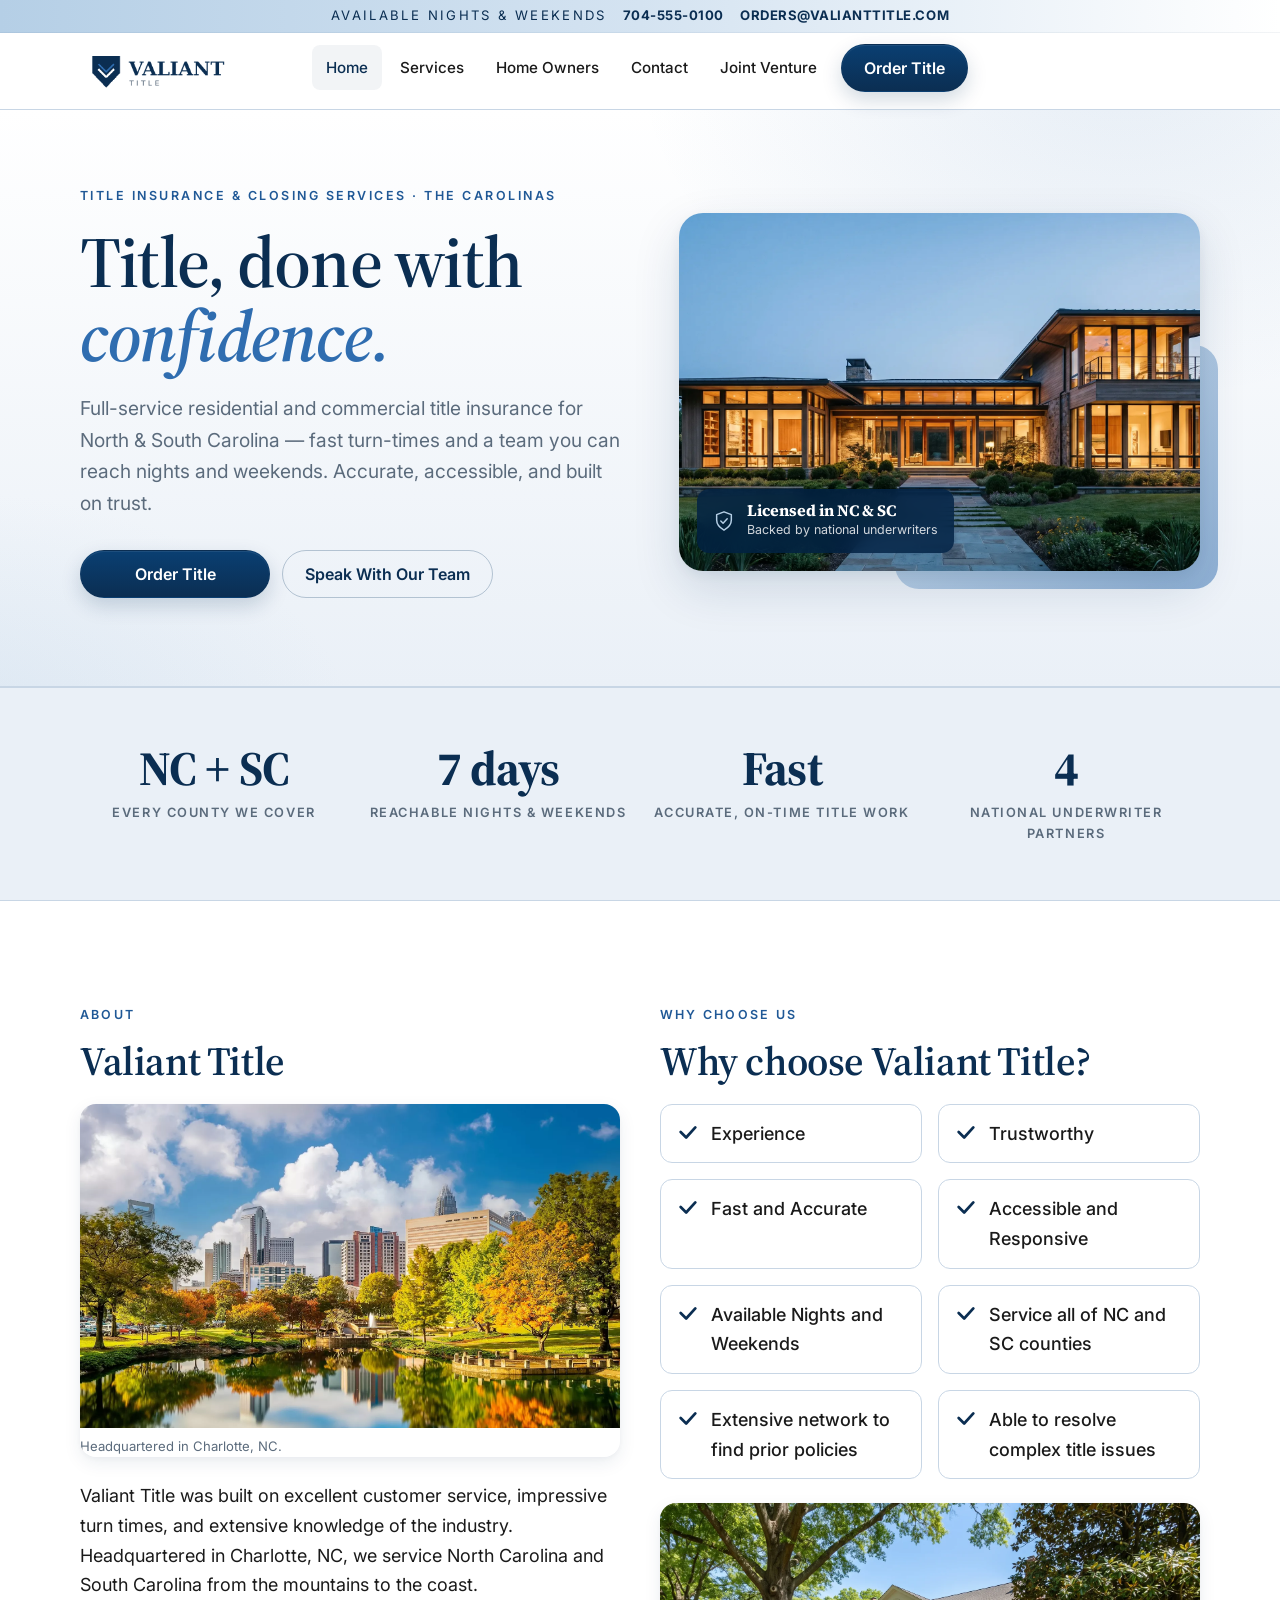
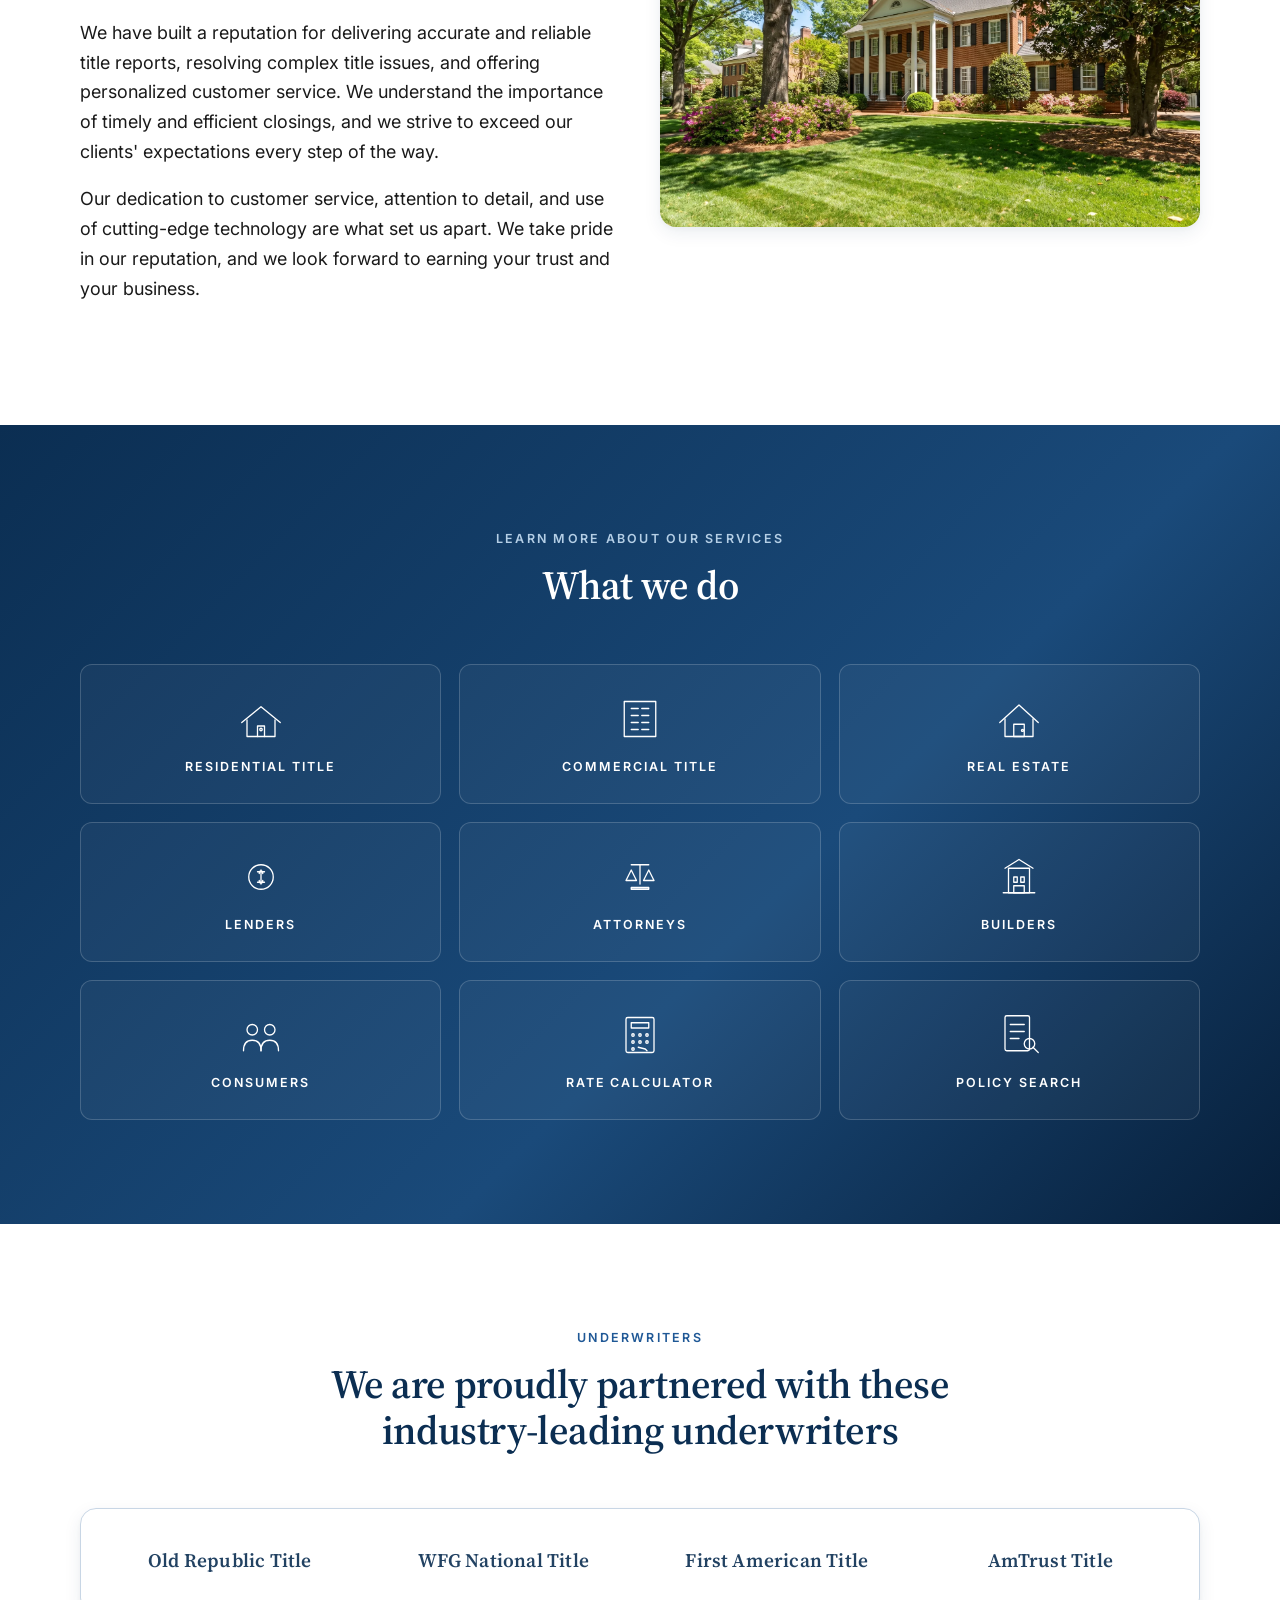
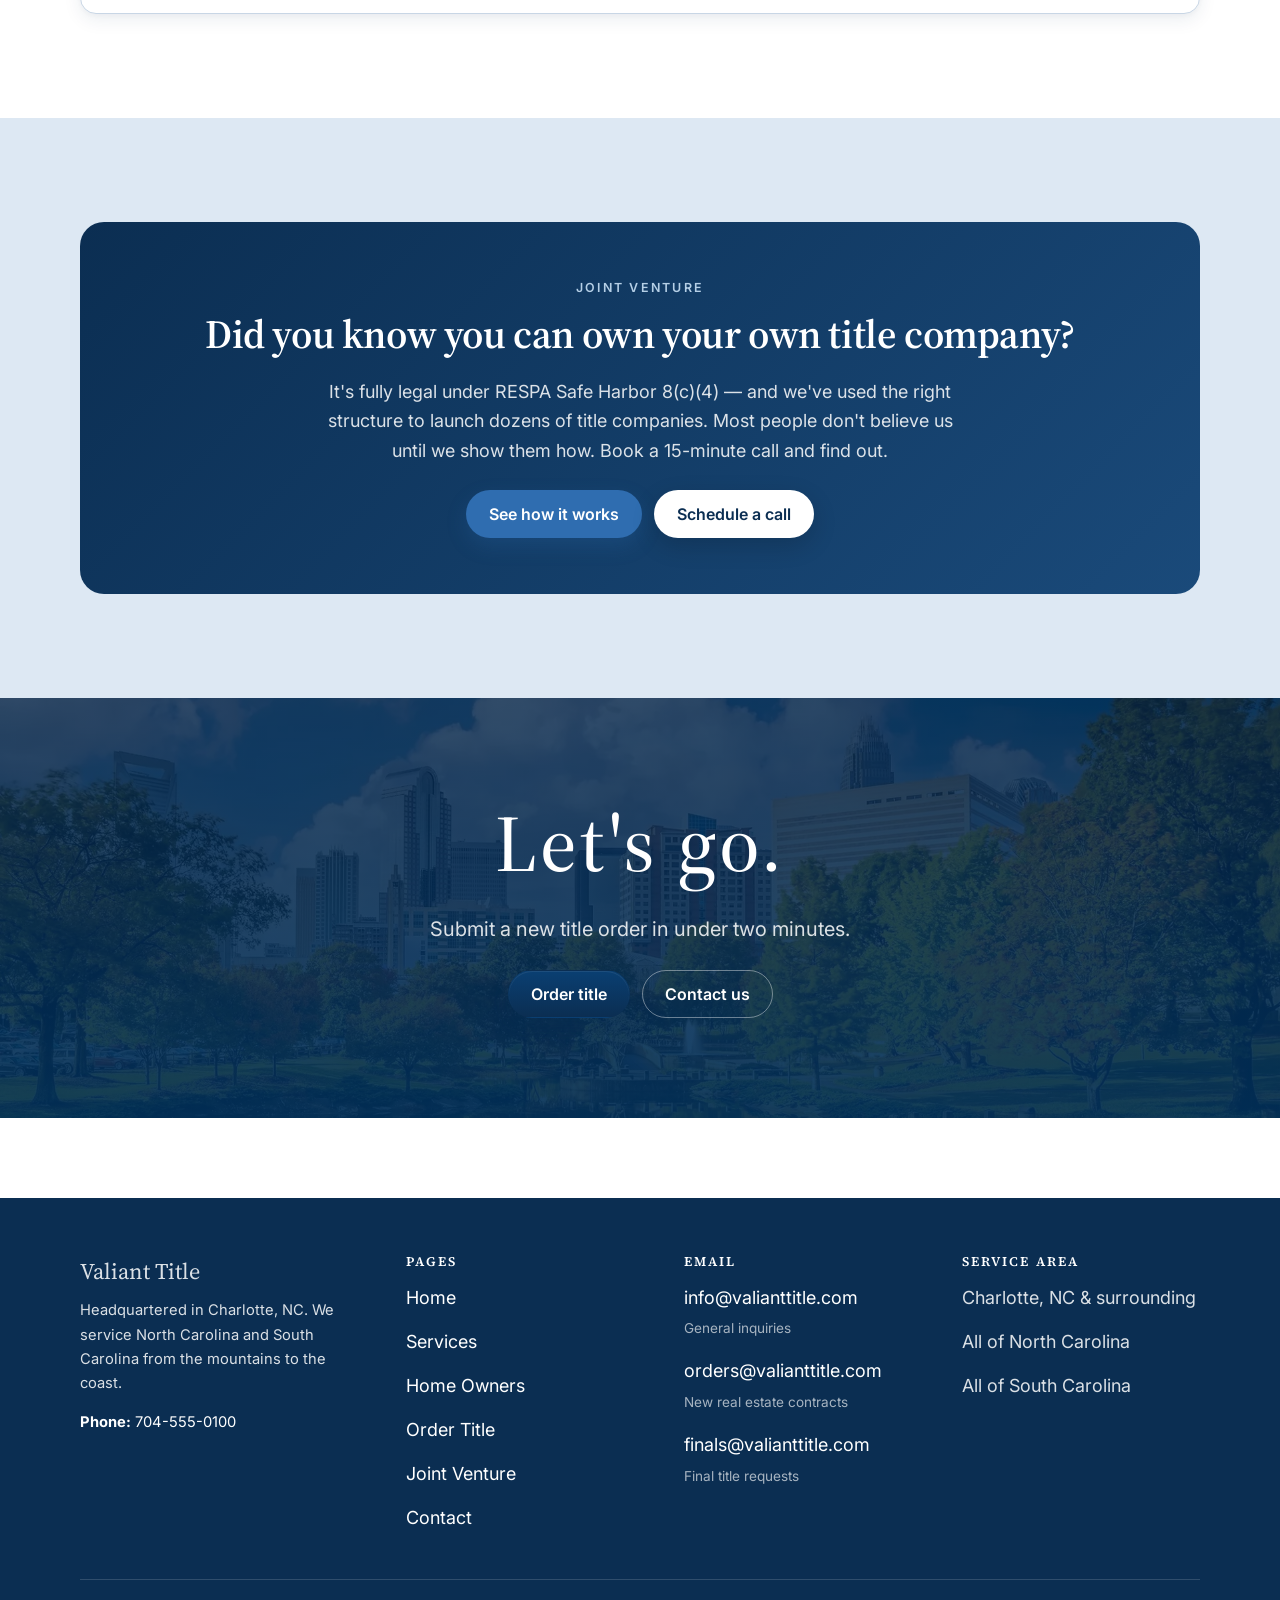
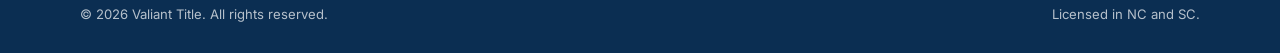
==== index.html @ 5d611bf2 "Build Valiant Title website — Apple-aesthetic multi-page static site" ====
<!DOCTYPE html>
<html lang="en">
<head>
  <meta charset="UTF-8">
  <meta name="viewport" content="width=device-width, initial-scale=1, viewport-fit=cover">
  <title>Title Insurance &amp; Closing Services in NC &amp; SC | Valiant Title</title>
  <meta name="description" content="Full-service residential, commercial and land title insurance for North and South Carolina. Fast turn-times, accurate reports, available nights and weekends. Headquartered in Charlotte, NC.">
  <link rel="canonical" href="https://valianttitle.com/">

  <meta property="og:type" content="website">
  <meta property="og:title" content="Title Insurance & Closing Services in NC & SC | Valiant Title">
  <meta property="og:description" content="Full-service residential, commercial and land title insurance for the Carolinas. Fast, accurate, accessible.">
  <meta property="og:url" content="https://valianttitle.com/">
  <meta property="og:image" content="https://valianttitle.com/assets/og-home.jpg">
  <meta name="twitter:card" content="summary_large_image">

  <link rel="icon" href="assets/favicon.svg" type="image/svg+xml">
  <link rel="preconnect" href="https://fonts.googleapis.com">
  <link rel="preconnect" href="https://fonts.gstatic.com" crossorigin>
  <link href="https://fonts.googleapis.com/css2?family=Inter:wght@400;500;600;700&family=Source+Serif+Pro:wght@400;600;700&display=swap" rel="stylesheet">
  <link rel="stylesheet" href="styles.css">

  <script type="application/ld+json">
  {
    "@context": "https://schema.org",
    "@type": "LocalBusiness",
    "name": "Valiant Title",
    "url": "https://valianttitle.com/",
    "telephone": "+1-704-555-0100",
    "email": "info@valianttitle.com",
    "address": {
      "@type": "PostalAddress",
      "addressLocality": "Charlotte",
      "addressRegion": "NC",
      "addressCountry": "US"
    },
    "areaServed": ["North Carolina", "South Carolina"],
    "description": "Full-service residential, commercial and land title insurance and closing services across the Carolinas."
  }
  </script>
</head>
<body>

  <div class="top-band" role="region" aria-label="After-hours contact bar">
    <div class="container top-band__inner">
      <span>Available Nights &amp; Weekends</span>
      <a href="tel:+17045550100" aria-label="Call 704-555-0100">704-555-0100</a>
      <a href="mailto:orders@valianttitle.com" aria-label="Email orders inbox">orders@valianttitle.com</a>
    </div>
  </div>

  <header class="site-header">
    <div class="container site-header__inner">
      <a href="index.html" class="site-header__brand" aria-label="Valiant Title — Home"><img src="assets/valiant-logo.png" alt="Valiant Title" class="site-header__logo" width="320" height="80"></a>
      <nav class="nav" aria-label="Primary">
        <ul class="nav__list">
          <li><a class="nav__link" href="index.html" aria-current="page">Home</a></li>
          <li><a class="nav__link" href="services.html">Services</a></li>
          <li><a class="nav__link" href="home-owners.html">Home Owners</a></li>
          <li><a class="nav__link" href="contact.html">Contact</a></li>
          <li><a class="nav__link" href="https://www.jointventuretitleinsurance.com/" target="_blank" rel="noopener noreferrer">Joint Venture</a></li>
          <li class="nav__cta"><a class="btn btn--primary" href="order-title.html">Order Title</a></li>
        </ul>
      </nav>
      <button class="nav-toggle" aria-label="Open menu" aria-expanded="false" aria-controls="mobile-menu" data-nav-toggle>
        <span class="nav-toggle__bar" aria-hidden="true"></span>
      </button>
    </div>
    <div class="mobile-menu" id="mobile-menu" data-mobile-menu data-open="false" aria-hidden="true">
      <div class="container">
        <div class="mobile-menu__head">
          <a href="index.html" class="site-header__brand"><img src="assets/valiant-logo.png" alt="Valiant Title" class="site-header__logo" width="256" height="64"></a>
          <button class="mobile-menu__close" aria-label="Close menu" data-nav-close>×</button>
        </div>
        <ul class="mobile-menu__list">
          <li><a class="mobile-menu__link" href="index.html" aria-current="page">Home</a></li>
          <li><a class="mobile-menu__link" href="services.html">Services</a></li>
          <li><a class="mobile-menu__link" href="home-owners.html">Home Owners</a></li>
          <li><a class="mobile-menu__link" href="contact.html">Contact</a></li>
          <li><a class="mobile-menu__link" href="https://www.jointventuretitleinsurance.com/" target="_blank" rel="noopener noreferrer">Joint Venture</a></li>
        </ul>
        <a class="btn btn--primary btn--block mobile-menu__cta" href="order-title.html">Order Title</a>
        <div class="mobile-menu__contact">
          <p><strong>Call us today:</strong> <a href="tel:+17045550100">704-555-0100</a></p>
          <p><a href="mailto:info@valianttitle.com">info@valianttitle.com</a></p>
        </div>
      </div>
    </div>
  </header>

  <main>

    <!-- Hero — editorial split -->
    <section class="home-hero" aria-labelledby="home-h1">
      <div class="container home-hero__inner">
        <div class="home-hero__content">
          <p class="home-hero__eyebrow">Title Insurance &amp; Closing Services &middot; The Carolinas</p>
          <h1 id="home-h1" class="home-hero__title">Title, done with <span class="accent">confidence.</span></h1>
          <p class="home-hero__lead">Full-service residential and commercial title insurance for North &amp; South Carolina &mdash; fast turn-times and a team you can reach nights and weekends. Accurate, accessible, and built on trust.</p>
          <div class="home-hero__cta">
            <a class="btn btn--primary" href="order-title.html">Order Title</a>
            <a class="btn btn--ghost" href="contact.html">Speak With Our Team</a>
          </div>
        </div>
        <div class="home-hero__media">
          <img src="assets/hero-home.webp" alt="Elegant modern Carolinas home at twilight with warm interior lights" width="2000" height="1116" fetchpriority="high">
          <div class="home-hero__chip">
            <svg viewBox="0 0 24 24" aria-hidden="true" width="22" height="22"><path d="M12 2l8 3v6c0 5-3.5 8.5-8 11-4.5-2.5-8-6-8-11V5l8-3z" fill="none" stroke="currentColor" stroke-width="1.6" stroke-linejoin="round"/><path d="M8.5 12l2.5 2.5 4.5-5" fill="none" stroke="currentColor" stroke-width="1.6" stroke-linecap="round" stroke-linejoin="round"/></svg>
            <div><b>Licensed in NC &amp; SC</b><span>Backed by national underwriters</span></div>
          </div>
        </div>
      </div>
    </section>

    <!-- Credibility stat band -->
    <section class="stat-band" aria-label="Valiant Title at a glance">
      <div class="container">
        <div class="stat-band__grid">
          <div class="stat" data-reveal data-reveal-delay="1"><b>NC + SC</b><span>Every county we cover</span></div>
          <div class="stat" data-reveal data-reveal-delay="2"><b>7&nbsp;days</b><span>Reachable nights &amp; weekends</span></div>
          <div class="stat" data-reveal data-reveal-delay="3"><b>Fast</b><span>Accurate, on-time title work</span></div>
          <div class="stat" data-reveal data-reveal-delay="4"><b>4</b><span>National underwriter partners</span></div>
        </div>
      </div>
    </section>

    <!-- Intro / Why Choose -->
    <section class="section">
      <div class="container">
        <div class="split">
          <div data-reveal>
            <p class="eyebrow">About</p>
            <h2>Valiant Title</h2>
            <figure style="margin: 0 0 24px; border-radius: var(--radius-lg); overflow: hidden; box-shadow: var(--shadow-md);">
              <img src="assets/charlotte.webp" alt="Charlotte, NC skyline reflected over the park in fall" width="1200" height="720" loading="lazy" style="width:100%; aspect-ratio: 5/3; object-fit: cover; object-position: center; display:block;">
              <figcaption style="font-size: 0.82rem; color: var(--brand-muted); padding-top: 8px;">Headquartered in Charlotte, NC.</figcaption>
            </figure>
            <p>Valiant Title was built on excellent customer service, impressive turn times, and extensive knowledge of the industry. Headquartered in Charlotte, NC, we service North Carolina and South Carolina from the mountains to the coast.</p>
            <p>We have built a reputation for delivering accurate and reliable title reports, resolving complex title issues, and offering personalized customer service. We understand the importance of timely and efficient closings, and we strive to exceed our clients' expectations every step of the way.</p>
            <p>Our dedication to customer service, attention to detail, and use of cutting-edge technology are what set us apart. We take pride in our reputation, and we look forward to earning your trust and your business.</p>
          </div>
          <div data-reveal data-reveal-delay="1">
            <p class="eyebrow">Why choose us</p>
            <h2>Why choose Valiant Title?</h2>
            <ul class="trust-list">
              <li>Experience</li>
              <li>Trustworthy</li>
              <li>Fast and Accurate</li>
              <li>Accessible and Responsive</li>
              <li>Available Nights and Weekends</li>
              <li>Service all of NC and SC counties</li>
              <li>Extensive network to find prior policies</li>
              <li>Able to resolve complex title issues</li>
            </ul>
            <figure style="margin: 24px 0 0; border-radius: var(--radius-lg); overflow: hidden; box-shadow: var(--shadow-md);">
              <img src="assets/home-brick.webp" alt="Established brick traditional home in a Charlotte, NC neighborhood" width="1600" height="1073" loading="lazy" style="width:100%; aspect-ratio: 5/3; object-fit: cover; object-position: center; display:block;">
            </figure>
          </div>
        </div>
      </div>
    </section>

    <!-- Service grid -->
    <section class="section service-grid-section" id="services">
      <div class="container">
        <div class="section-head" style="color: #fff;" data-reveal>
          <p class="eyebrow">Learn more about our services</p>
          <h2 style="color:#fff;">What we do</h2>
        </div>
        <div class="service-grid" data-reveal data-reveal-delay="1">

          <a class="service-tile" href="services.html#residential">
            <svg viewBox="0 0 64 64" aria-hidden="true"><path d="M10 36 L32 18 L54 36"/><path d="M16 33 V52 H48 V33"/><path d="M28 52 V40 H36 V52"/><circle cx="32" cy="44" r="1.4"/></svg>
            Residential Title
          </a>

          <a class="service-tile" href="services.html#commercial">
            <svg viewBox="0 0 64 64" aria-hidden="true"><rect x="14" y="12" width="36" height="40"/><path d="M22 20 H30 M34 20 H42 M22 28 H30 M34 28 H42 M22 36 H30 M34 36 H42 M22 44 H30 M34 44 H42"/></svg>
            Commercial Title
          </a>

          <a class="service-tile" href="services.html#real-estate">
            <svg viewBox="0 0 64 64" aria-hidden="true"><path d="M10 36 L32 16 L54 36"/><path d="M16 32 V52 H48 V32"/><rect x="26" y="38" width="12" height="14"/><circle cx="36" cy="45" r="1.2"/></svg>
            Real Estate
          </a>

          <a class="service-tile" href="services.html#lenders">
            <svg viewBox="0 0 64 64" aria-hidden="true"><circle cx="32" cy="32" r="14"/><path d="M28 26 H36 M28 38 H36 M32 24 V40"/><path d="M30 28 C30 26 31 25 32 25 C33 25 34 26 34 28"/><path d="M30 36 C30 38 31 39 32 39 C33 39 34 38 34 36"/></svg>
            Lenders
          </a>

          <a class="service-tile" href="services.html#closing">
            <svg viewBox="0 0 64 64" aria-hidden="true"><path d="M22 18 L42 18"/><path d="M32 18 V40"/><path d="M16 36 L28 36 L22 24 Z"/><path d="M36 36 L48 36 L42 24 Z"/><path d="M22 44 H42 V46 H22 Z"/></svg>
            Attorneys
          </a>

          <a class="service-tile" href="services.html#builders">
            <svg viewBox="0 0 64 64" aria-hidden="true"><path d="M14 50 H50"/><rect x="20" y="22" width="24" height="28"/><path d="M16 22 L32 12 L48 22"/><rect x="26" y="32" width="4" height="6"/><rect x="34" y="32" width="4" height="6"/><rect x="26" y="42" width="12" height="8"/></svg>
            Builders
          </a>

          <a class="service-tile" href="home-owners.html">
            <svg viewBox="0 0 64 64" aria-hidden="true"><circle cx="22" cy="26" r="6"/><circle cx="42" cy="26" r="6"/><path d="M12 50 C12 42 16 38 22 38 C28 38 32 42 32 50"/><path d="M32 50 C32 42 36 38 42 38 C48 38 52 42 52 50"/></svg>
            Consumers
          </a>

          <a class="service-tile" href="http://facc.firstam.com/" target="_blank" rel="noopener noreferrer">
            <svg viewBox="0 0 64 64" aria-hidden="true"><rect x="16" y="12" width="32" height="40" rx="2"/><rect x="22" y="18" width="20" height="6"/><circle cx="24" cy="32" r="1.4"/><circle cx="32" cy="32" r="1.4"/><circle cx="40" cy="32" r="1.4"/><circle cx="24" cy="40" r="1.4"/><circle cx="32" cy="40" r="1.4"/><circle cx="40" cy="40" r="1.4"/><circle cx="24" cy="48" r="1.4"/><path d="M30 46 L38 48 L40 50"/></svg>
            Rate Calculator
          </a>

          <a class="service-tile" href="mailto:orders@valianttitle.com?subject=Previous Title Policy Search">
            <svg viewBox="0 0 64 64" aria-hidden="true"><rect x="16" y="10" width="28" height="40" rx="2"/><path d="M22 20 H38 M22 28 H38 M22 36 H32"/><circle cx="44" cy="42" r="6"/><path d="M48 46 L54 52"/></svg>
            Policy Search
          </a>

        </div>
      </div>
    </section>

    <!-- Underwriters -->
    <section class="section">
      <div class="container">
        <div class="section-head" data-reveal>
          <p class="eyebrow">Underwriters</p>
          <h2>We are proudly partnered with these industry-leading underwriters</h2>
        </div>
        <div class="underwriters" data-reveal data-reveal-delay="1">
          <span class="underwriter-name">Old Republic Title</span>
          <span class="underwriter-name">WFG National Title</span>
          <span class="underwriter-name">First American Title</span>
          <span class="underwriter-name">AmTrust Title</span>
        </div>
      </div>
    </section>

    <!-- JV teaser -->
    <section class="section section--soft">
      <div class="container">
        <div class="cta-band" style="background: linear-gradient(135deg, var(--brand-primary) 0%, #1a4a7a 100%);" data-reveal>
          <p class="eyebrow" style="color: var(--brand-secondary);">Joint Venture</p>
          <h2>Did you know you can own your own title company?</h2>
          <p style="max-width: 60ch; margin: 0 auto 24px;">It's fully legal under RESPA Safe Harbor 8(c)(4) — and we've used the right structure to launch dozens of title companies. Most people don't believe us until we show them how. Book a 15-minute call and find out.</p>
          <div class="btn-row">
            <a class="btn btn--accent" href="https://www.jointventuretitleinsurance.com/" target="_blank" rel="noopener noreferrer">See how it works</a>
            <a class="btn btn--white" href="contact.html#book">Schedule a call</a>
          </div>
        </div>
      </div>
    </section>

    <!-- Order Title CTA strip -->
    <section class="cta-strip" aria-label="Ready to order title">
      <img class="cta-strip__bg" src="assets/charlotte.webp" alt="" aria-hidden="true" loading="lazy" width="1800" height="600" style="object-position: center 50%;">
      <div class="cta-strip__inner">
        <h2 class="cta-strip__title">Let's go.</h2>
        <p class="lead" style="margin: 0 auto 24px; color: #fff;">Submit a new title order in under two minutes.</p>
        <div class="btn-row" style="justify-content: center;">
          <a class="btn btn--primary" href="order-title.html">Order title</a>
          <a class="btn btn--ghost" href="contact.html">Contact us</a>
        </div>
      </div>
    </section>

  </main>

  <footer class="site-footer">
    <div class="container">
      <div class="site-footer__grid">
        <div>
          <p class="site-footer__brand">Valiant Title</p>
          <p style="font-size: 0.92rem;">Headquartered in Charlotte, NC. We service North Carolina and South Carolina from the mountains to the coast.</p>
          <p style="font-size: 0.92rem;"><strong style="color:#fff;">Phone:</strong> <a href="tel:+17045550100">704-555-0100</a></p>
        </div>
        <div>
          <h3 class="site-footer__head">Pages</h3>
          <ul>
            <li><a href="index.html">Home</a></li>
            <li><a href="services.html">Services</a></li>
            <li><a href="home-owners.html">Home Owners</a></li>
            <li><a href="order-title.html">Order Title</a></li>
            <li><a href="https://www.jointventuretitleinsurance.com/" target="_blank" rel="noopener noreferrer">Joint Venture</a></li>
            <li><a href="contact.html">Contact</a></li>
          </ul>
        </div>
        <div>
          <h3 class="site-footer__head">Email</h3>
          <ul>
            <li><a href="mailto:info@valianttitle.com">info@valianttitle.com</a><br><span style="opacity:.75; font-size: 0.85rem;">General inquiries</span></li>
            <li><a href="mailto:orders@valianttitle.com">orders@valianttitle.com</a><br><span style="opacity:.75; font-size: 0.85rem;">New real estate contracts</span></li>
            <li><a href="mailto:finals@valianttitle.com">finals@valianttitle.com</a><br><span style="opacity:.75; font-size: 0.85rem;">Final title requests</span></li>
          </ul>
        </div>
        <div>
          <h3 class="site-footer__head">Service Area</h3>
          <ul>
            <li>Charlotte, NC &amp; surrounding</li>
            <li>All of North Carolina</li>
            <li>All of South Carolina</li>
          </ul>
        </div>
      </div>
      <div class="site-footer__bottom">
        <span>© <span id="year"></span> Valiant Title. All rights reserved.</span>
        <span>Licensed in NC and SC.</span>
      </div>
    </div>
  </footer>

  <script src="main.js" defer></script>
</body>
</html>
---- styles.css ----
/* =========================================================================
   Valiant Title — Stylesheet
   Mobile-first. Single source of brand tokens. No hardcoded brand hex
   anywhere except :root. No remote @import.
   ========================================================================= */

:root {
  /* Brand palette — deep navy + sky. Swap these to match the Valiant logo. */
  --brand-primary:    #0B2E52;  /* deep navy */
  --brand-primary-700:#071f3a;
  --brand-primary-50: #e8eef5;
  --brand-secondary:  #B5CFE6;  /* soft sky */
  --brand-secondary-200:#d4e3f1;
  --brand-accent:     #2f6db0;  /* royal-blue accent for CTAs */
  --brand-accent-700: #1f5896;
  --brand-ink:        #1a1a1a;
  --brand-muted:      #5b6b7c;
  --brand-bg:         #ffffff;
  --brand-bg-soft:    #dde8f3;  /* deeper pale navy section bg */
  --brand-bg-tint:    #eaf0f7;  /* pale navy tint */
  --brand-border:     #c8d6e5;  /* cool gray-blue */
  --brand-success:    #2e7d4f;
  --brand-danger:     #b1392a;

  --shadow-sm: 0 1px 2px rgba(0,48,91,.06), 0 1px 3px rgba(0,48,91,.04);
  --shadow-md: 0 6px 18px rgba(0,48,91,.08), 0 2px 6px rgba(0,48,91,.04);
  --shadow-lg: 0 18px 48px rgba(0,48,91,.14), 0 4px 12px rgba(0,48,91,.06);

  --radius-sm: 8px;
  --radius:    12px;
  --radius-lg: 16px;
  --radius-xl: 24px;

  --font-serif: "Source Serif Pro", "Source Serif 4", Georgia, "Times New Roman", serif;
  --font-sans:  "Inter", system-ui, -apple-system, "Segoe UI", Roboto, "Helvetica Neue", Arial, sans-serif;

  --header-h: 64px;
}

@media (min-width: 1100px) {
  :root { --header-h: 76px; }
}

/* ---------- Reset / base ---------- */

*,
*::before,
*::after { box-sizing: border-box; }

html {
  -webkit-text-size-adjust: 100%;
  scroll-behavior: smooth;
}

body {
  margin: 0;
  font-family: var(--font-sans);
  font-size: clamp(1rem, 0.5vw + 0.95rem, 1.125rem);
  line-height: 1.65;
  color: var(--brand-ink);
  background: var(--brand-bg);
  overflow-wrap: anywhere;
  -webkit-font-smoothing: antialiased;
}

img,
svg,
video { display: block; max-width: 100%; height: auto; }

a {
  color: var(--brand-primary);
  text-decoration-color: rgba(0, 48, 91, 0.35);
  text-underline-offset: 2px;
  transition: color .15s ease, text-decoration-color .15s ease;
}
a:hover { text-decoration-color: var(--brand-primary); }

h1, h2, h3, h4 {
  font-family: var(--font-serif);
  font-weight: 600;
  color: var(--brand-primary);
  line-height: 1.15;
  letter-spacing: -0.01em;
  margin: 0 0 .5em;
}
h1 { font-size: clamp(2rem, 5vw + 1rem, 3.75rem); letter-spacing: -0.02em; }
h2 { font-size: clamp(1.625rem, 3vw + 0.75rem, 2.5rem); }
h3 { font-size: clamp(1.25rem, 1.5vw + 0.85rem, 1.625rem); }
h4 { font-size: clamp(1.05rem, 0.5vw + 0.95rem, 1.25rem); font-weight: 600; }

p { margin: 0 0 1em; }
ul, ol { margin: 0 0 1em; padding-left: 1.25em; }
li { margin-bottom: .35em; }

::selection { background: var(--brand-primary); color: #fff; }

/* Scroll anchor offset for sticky header */
section[id],
[id]:not(body) {
  scroll-margin-top: calc(var(--header-h) + 12px);
}

/* ---------- Layout primitives ---------- */

.container {
  width: 100%;
  max-width: 1200px;
  margin-inline: auto;
  padding-inline: 20px;
}

@media (min-width: 768px)  { .container { padding-inline: 32px; } }
@media (min-width: 1100px) { .container { padding-inline: 40px; } }

.section { padding-block: 56px; }
@media (min-width: 768px)  { .section { padding-block: 80px; } }
@media (min-width: 1100px) { .section { padding-block: 104px; } }

.section--soft  { background: var(--brand-bg-soft); }
.section--tint  { background: var(--brand-bg-tint); }
.section--navy  { background: var(--brand-primary); color: #fff; }
.section--navy h1,
.section--navy h2,
.section--navy h3 { color: #fff; }
.section--navy a  { color: #fff; }

.eyebrow {
  font-family: var(--font-sans);
  font-size: 0.78rem;
  font-weight: 600;
  letter-spacing: 0.18em;
  text-transform: uppercase;
  color: var(--brand-accent-700);
  margin-bottom: 12px;
}

.lead {
  font-size: clamp(1.1rem, 0.5vw + 1rem, 1.25rem);
  color: var(--brand-muted);
  max-width: 60ch;
}

.muted { color: var(--brand-muted); }
.center { text-align: center; }
.center .lead { margin-inline: auto; }

/* ---------- Buttons ---------- */

.btn {
  display: inline-flex;
  align-items: center;
  justify-content: center;
  gap: 8px;
  min-height: 48px;        /* tap target */
  padding: 12px 22px;
  border-radius: 999px;
  font-family: var(--font-sans);
  font-weight: 600;
  font-size: 1rem;
  line-height: 1;
  text-decoration: none;
  cursor: pointer;
  border: 1px solid transparent;
  transition: transform .15s ease, background .15s ease, color .15s ease, border-color .15s ease, box-shadow .15s ease;
}
.btn:focus-visible {
  outline: 3px solid rgba(0, 48, 91, 0.25);
  outline-offset: 2px;
}
.btn:hover { transform: translateY(-1px); }

.btn--primary {
  background: var(--brand-primary);
  color: #fff;
}
.btn--primary:hover { background: var(--brand-primary-700); }

.btn--ghost {
  background: transparent;
  color: var(--brand-primary);
  border-color: rgba(0, 48, 91, 0.25);
}
.btn--ghost:hover { border-color: var(--brand-primary); background: rgba(0,48,91,.04); }

.btn--accent {
  background: var(--brand-accent);
  color: #fff;
}
.btn--accent:hover { background: var(--brand-accent-700); color: #fff; }

.btn--white {
  background: #fff;
  color: var(--brand-primary);
}
.btn--white:hover { background: var(--brand-secondary-200); }

.btn--block { width: 100%; }
@media (min-width: 768px) { .btn--block-sm { width: auto; } }

.btn-row {
  display: flex;
  flex-wrap: wrap;
  gap: 12px;
}
.btn-row .btn { width: 100%; }
@media (min-width: 480px) {
  .btn-row .btn { width: auto; }
}

/* ---------- Top phone band (sky gradient) ---------- */

.top-band {
  background: linear-gradient(90deg, var(--brand-secondary) 0%, var(--brand-secondary-200) 50%, #fff 100%);
  border-bottom: 1px solid rgba(0,48,91,.05);
  font-size: 0.82rem;
  letter-spacing: 0.18em;
  text-transform: uppercase;
  color: var(--brand-primary);
}
.top-band__inner {
  display: flex;
  align-items: center;
  justify-content: center;
  gap: 16px;
  height: 32px;
  text-align: center;
  flex-wrap: wrap;
}
.top-band a {
  color: var(--brand-primary);
  font-weight: 700;
  text-decoration: none;
  letter-spacing: 0.04em;
}
.top-band a:hover { text-decoration: underline; }

/* Phone band — secondary nights & weekends row used on Home below hero */
.phone-band {
  background: var(--brand-primary-50);
  border-block: 1px solid rgba(0,48,91,.08);
}
.phone-band__inner {
  display: flex;
  align-items: center;
  justify-content: center;
  gap: 8px 28px;
  flex-wrap: wrap;
  padding: 14px 16px;
  font-size: 0.88rem;
  color: var(--brand-primary);
  letter-spacing: 0.12em;
  text-transform: uppercase;
  font-weight: 600;
  text-align: center;
}
.phone-band a { color: var(--brand-primary); text-decoration: none; }
.phone-band a:hover { text-decoration: underline; }
.phone-band span { color: var(--brand-muted); font-weight: 500; }

/* ---------- Header / Nav ---------- */

.site-header {
  position: sticky;
  top: 0;
  z-index: 50;
  background: rgba(255,255,255,0.85);
  backdrop-filter: saturate(140%) blur(10px);
  -webkit-backdrop-filter: saturate(140%) blur(10px);
  border-bottom: 1px solid var(--brand-border);
}

.site-header__inner {
  display: flex;
  align-items: center;
  justify-content: space-between;
  gap: 12px;
  height: var(--header-h);
}

.site-header__brand {
  display: inline-flex;
  align-items: center;
  gap: 10px;
  text-decoration: none;
  color: var(--brand-primary);
  font-family: var(--font-serif);
  font-weight: 700;
  font-size: 1.3rem;
  letter-spacing: 0.02em;
  min-height: 44px;
  line-height: 1;
}
@media (min-width: 768px) {
  .site-header__brand { font-size: 1.75rem; }
}
@media (min-width: 1100px) {
  .site-header__brand { font-size: 2rem; }
}
.site-header__brand img,
.site-header__brand svg { height: 44px; width: auto; }
@media (min-width: 768px) {
  .site-header__brand img,
  .site-header__brand svg { height: 52px; }
}
.site-header__logo { display: block; height: 44px; width: auto; }
@media (min-width: 768px) { .site-header__logo { height: 52px; } }
.site-header__brand-name { line-height: 1; }
.site-header__brand-name small {
  display: block;
  font-family: var(--font-sans);
  font-weight: 500;
  font-size: 0.65rem;
  letter-spacing: 0.18em;
  color: var(--brand-muted);
  text-transform: uppercase;
  margin-top: 2px;
}

.nav {
  display: none;
}
.nav__list {
  list-style: none;
  margin: 0;
  padding: 0;
  display: flex;
  gap: 4px;
  align-items: center;
}
.nav__link {
  display: inline-flex;
  align-items: center;
  min-height: 44px;
  padding: 10px 14px;
  font-size: 0.95rem;
  font-weight: 500;
  color: var(--brand-ink);
  text-decoration: none;
  border-radius: var(--radius-sm);
}
.nav__link:hover,
.nav__link[aria-current="page"] {
  color: var(--brand-primary);
  background: rgba(0,48,91,.05);
}

.nav__cta { margin-left: 6px; }

@media (min-width: 1024px) {
  .nav { display: block; }
  .nav-toggle { display: none; }
}

/* Hamburger */
.nav-toggle {
  display: inline-flex;
  align-items: center;
  justify-content: center;
  width: 44px;
  height: 44px;
  border: 1px solid var(--brand-border);
  background: #fff;
  border-radius: var(--radius-sm);
  cursor: pointer;
}
.nav-toggle:focus-visible {
  outline: 3px solid rgba(0,48,91,.25);
  outline-offset: 2px;
}
.nav-toggle__bar {
  position: relative;
  width: 18px;
  height: 2px;
  background: var(--brand-primary);
  border-radius: 2px;
  display: block;
}
.nav-toggle__bar::before,
.nav-toggle__bar::after {
  content: "";
  position: absolute;
  left: 0;
  width: 18px;
  height: 2px;
  background: var(--brand-primary);
  border-radius: 2px;
}
.nav-toggle__bar::before { top: -6px; }
.nav-toggle__bar::after  { top:  6px; }

/* Mobile overlay menu */
.mobile-menu {
  position: fixed;
  inset: 0;
  background: #fff;
  z-index: 60;
  display: flex;
  flex-direction: column;
  padding: 20px;
  transform: translateY(-12px);
  opacity: 0;
  pointer-events: none;
  transition: opacity .2s ease, transform .2s ease;
  overflow-y: auto;
}
.mobile-menu[data-open="true"] {
  opacity: 1;
  transform: translateY(0);
  pointer-events: auto;
}
.mobile-menu__head {
  display: flex;
  align-items: center;
  justify-content: space-between;
  margin-bottom: 24px;
  height: var(--header-h);
}
.mobile-menu__close {
  width: 44px;
  height: 44px;
  border: 1px solid var(--brand-border);
  background: #fff;
  border-radius: var(--radius-sm);
  cursor: pointer;
  font-size: 22px;
  line-height: 1;
  color: var(--brand-primary);
}
.mobile-menu__list {
  list-style: none;
  margin: 0;
  padding: 0;
  display: flex;
  flex-direction: column;
  gap: 4px;
}
.mobile-menu__link {
  display: flex;
  align-items: center;
  min-height: 56px;
  padding: 14px 12px;
  font-family: var(--font-serif);
  font-size: 1.5rem;
  color: var(--brand-primary);
  text-decoration: none;
  border-bottom: 1px solid var(--brand-border);
}
.mobile-menu__cta {
  margin-top: 24px;
}
.mobile-menu__contact {
  margin-top: auto;
  padding-top: 24px;
  font-size: 0.95rem;
  color: var(--brand-muted);
}
.mobile-menu__contact a { color: var(--brand-primary); font-weight: 500; }

@media (min-width: 1024px) {
  .mobile-menu { display: none; }
}

/* ---------- Hero ---------- */

.hero {
  position: relative;
  padding: 56px 0 40px;
  background: linear-gradient(180deg, var(--brand-bg-tint) 0%, #fff 100%);
}
@media (min-width: 768px)  { .hero { padding: 88px 0 64px; } }
@media (min-width: 1100px) { .hero { padding: 112px 0 88px; } }

.hero__grid {
  display: grid;
  grid-template-columns: 1fr;
  gap: 32px;
  align-items: center;
}
@media (min-width: 1024px) {
  .hero__grid {
    grid-template-columns: 1.05fr 0.95fr;
    gap: 56px;
  }
}

.hero__art {
  position: relative;
  border-radius: var(--radius-lg);
  overflow: hidden;
  box-shadow: var(--shadow-md);
  aspect-ratio: 16 / 9;
  background: linear-gradient(135deg, var(--brand-primary) 0%, #1a4a7a 100%);
}

.hero__art img,
.hero__art video,
.hero__art .image-placeholder {
  width: 100%;
  height: 100%;
  object-fit: cover;
}

.hero__title { margin-bottom: 16px; }
.hero__sub {
  font-size: clamp(1.05rem, 0.5vw + 1rem, 1.25rem);
  color: var(--brand-muted);
  max-width: 56ch;
  margin-bottom: 28px;
}

.hero__meta {
  display: flex;
  flex-wrap: wrap;
  gap: 8px 24px;
  margin-top: 28px;
  font-size: 0.9rem;
  color: var(--brand-muted);
}
.hero__meta strong { color: var(--brand-ink); font-weight: 600; }

/* Hero variants */

.hero--image {
  padding: 0;
  background: none;
}
.hero--image .hero__media {
  position: relative;
  width: 100%;
  aspect-ratio: 21 / 9;
  min-height: 260px;
  max-height: 55vh;
  background: var(--brand-primary);
  overflow: hidden;
}
@media (min-width: 768px) { .hero--image .hero__media { aspect-ratio: 21 / 8; min-height: 320px; max-height: 60vh; } }
@media (min-width: 1100px) { .hero--image .hero__media { aspect-ratio: 21 / 7.5; min-height: 380px; max-height: 64vh; } }
.hero--image .hero__media img,
.hero--image .hero__media .image-placeholder {
  position: absolute;
  inset: 0;
  width: 100%;
  height: 100%;
  object-fit: cover;
  border-radius: 0;
}
.hero--image .hero__media::after {
  content: "";
  position: absolute;
  inset: 0;
  background: linear-gradient(180deg, rgba(0,48,91,0.20) 0%, rgba(0,48,91,0.50) 100%);
}
.hero--image .hero__overlay {
  position: relative;
  z-index: 2;
  display: grid;
  grid-template-columns: 1fr;
  gap: 16px;
  padding: 32px 0;
}
@media (min-width: 900px) {
  .hero--image .hero__overlay { grid-template-columns: 1fr 1fr; gap: 24px; padding: 56px 0; }
}
.hero-card {
  background: var(--brand-primary);
  color: #fff;
  border-radius: var(--radius-lg);
  padding: 28px 24px;
  box-shadow: var(--shadow-lg);
  border: 1px solid rgba(255,255,255,.12);
}
.hero-card--soft {
  background: rgba(0,48,91,0.85);
  backdrop-filter: blur(6px);
  -webkit-backdrop-filter: blur(6px);
}
.hero-card h1, .hero-card h2, .hero-card h3 { color: #fff; }
.hero-card .eyebrow { color: var(--brand-secondary); }
.hero-card p { color: rgba(255,255,255,0.9); }
.hero-card ul { padding-left: 1.1em; color: rgba(255,255,255,0.92); }
.hero-card ul li::marker { color: var(--brand-secondary); }
.hero-card .btn--white { width: 100%; }
@media (min-width: 480px) { .hero-card .btn--white { width: auto; } }

/* ---------- Cards ---------- */

.card {
  background: #fff;
  border: 1px solid var(--brand-border);
  border-radius: var(--radius-lg);
  padding: 24px;
  box-shadow: var(--shadow-sm);
  transition: transform .15s ease, box-shadow .15s ease, border-color .15s ease;
}
.card:hover { box-shadow: var(--shadow-md); border-color: var(--brand-secondary); }
.card__icon {
  display: inline-flex;
  align-items: center;
  justify-content: center;
  width: 48px;
  height: 48px;
  background: var(--brand-primary-50);
  color: var(--brand-primary);
  border-radius: var(--radius);
  margin-bottom: 16px;
}
.card__icon svg { width: 26px; height: 26px; }
.card__title {
  font-size: 1.2rem;
  margin-bottom: 8px;
}
.card__body {
  font-size: 0.95rem;
  color: var(--brand-muted);
  margin-bottom: 16px;
}
.card__cta {
  display: inline-flex;
  align-items: center;
  gap: 6px;
  font-weight: 600;
  font-size: 0.95rem;
  color: var(--brand-primary);
  text-decoration: none;
  min-height: 44px;
}
.card__cta:hover { color: var(--brand-primary-700); }
.card__cta::after {
  content: "→";
  transition: transform .15s ease;
}
.card__cta:hover::after { transform: translateX(3px); }

/* ---------- Card grid ---------- */

.grid {
  display: grid;
  grid-template-columns: 1fr;
  gap: 16px;
}
@media (min-width: 480px)  { .grid { grid-template-columns: repeat(2, 1fr); gap: 18px; } }
@media (min-width: 900px)  { .grid--3 { grid-template-columns: repeat(3, 1fr); gap: 24px; } }
@media (min-width: 900px)  { .grid--4 { grid-template-columns: repeat(4, 1fr); gap: 24px; } }
@media (min-width: 1100px) { .grid    { gap: 28px; } }

.section-head {
  max-width: 60ch;
  margin: 0 auto 40px;
  text-align: center;
}
@media (min-width: 768px) { .section-head { margin-bottom: 56px; } }

/* ---------- Trust list ---------- */

.trust-list {
  list-style: none;
  margin: 0;
  padding: 0;
  display: grid;
  grid-template-columns: 1fr;
  gap: 12px;
}
@media (min-width: 600px) { .trust-list { grid-template-columns: 1fr 1fr; gap: 14px; } }
@media (min-width: 900px) { .trust-list { grid-template-columns: 1fr 1fr; gap: 16px; } }

.trust-list li {
  display: flex;
  align-items: flex-start;
  gap: 12px;
  padding: 14px 16px;
  background: #fff;
  border: 1px solid var(--brand-border);
  border-radius: var(--radius);
  font-weight: 500;
  margin-bottom: 0;
}
.trust-list li::before {
  content: "";
  flex-shrink: 0;
  width: 22px;
  height: 22px;
  background: var(--brand-primary);
  -webkit-mask: url("data:image/svg+xml;utf8,<svg xmlns='http://www.w3.org/2000/svg' viewBox='0 0 24 24' fill='none' stroke='white' stroke-width='3' stroke-linecap='round' stroke-linejoin='round'><polyline points='4 12 10 18 20 7'/></svg>") center / contain no-repeat;
          mask: url("data:image/svg+xml;utf8,<svg xmlns='http://www.w3.org/2000/svg' viewBox='0 0 24 24' fill='none' stroke='white' stroke-width='3' stroke-linecap='round' stroke-linejoin='round'><polyline points='4 12 10 18 20 7'/></svg>") center / contain no-repeat;
  margin-top: 2px;
}

/* ---------- Service grid (3x3 white-on-navy) ---------- */

.service-grid-section {
  background: linear-gradient(135deg, var(--brand-primary) 0%, #1a4a7a 60%, var(--brand-primary-700) 100%);
  color: #fff;
}
.service-grid-section h2,
.service-grid-section .eyebrow,
.service-grid-section p { color: #fff; }
.service-grid-section .eyebrow { color: var(--brand-secondary); }

.service-grid {
  display: grid;
  grid-template-columns: repeat(2, 1fr);
  gap: 12px;
}
@media (min-width: 600px)  { .service-grid { grid-template-columns: repeat(3, 1fr); gap: 14px; } }
@media (min-width: 900px)  { .service-grid { grid-template-columns: repeat(3, 1fr); gap: 18px; } }

.service-tile {
  display: flex;
  flex-direction: column;
  align-items: center;
  justify-content: center;
  text-align: center;
  gap: 10px;
  background: rgba(255,255,255,0.04);
  border: 1px solid rgba(255,255,255,0.18);
  color: #fff;
  text-decoration: none;
  border-radius: var(--radius);
  padding: 22px 14px;
  min-height: 140px;
  font-size: 0.78rem;
  font-weight: 600;
  letter-spacing: 0.16em;
  text-transform: uppercase;
  transition: background .15s ease, transform .15s ease, border-color .15s ease;
}
.service-tile:hover {
  background: rgba(255,255,255,0.10);
  border-color: var(--brand-secondary);
  transform: translateY(-2px);
}
.service-tile svg {
  width: 56px;
  height: 56px;
  stroke: #fff;
  stroke-width: 1.5;
  fill: none;
  stroke-linecap: round;
  stroke-linejoin: round;
}

/* ---------- Underwriter logo strip ---------- */

.underwriters {
  background: #fff;
  border: 1px solid var(--brand-border);
  border-radius: var(--radius-lg);
  padding: 28px 20px;
  display: grid;
  grid-template-columns: repeat(2, 1fr);
  gap: 28px 20px;
  align-items: center;
  justify-items: center;
}
@media (min-width: 768px) {
  .underwriters {
    grid-template-columns: repeat(4, 1fr);
    padding: 36px 28px;
    gap: 32px;
  }
}
.underwriters img {
  max-height: 56px;
  width: auto;
  max-width: 100%;
  filter: grayscale(0.2);
  opacity: .92;
  transition: filter .15s ease, opacity .15s ease;
}
.underwriters img:hover { filter: none; opacity: 1; }

/* ---------- Forms ---------- */

.form-card {
  background: #fff;
  border: 1px solid var(--brand-border);
  border-radius: var(--radius-lg);
  padding: 24px;
  box-shadow: var(--shadow-sm);
}
@media (min-width: 768px) { .form-card { padding: 36px; } }

.form {
  display: grid;
  grid-template-columns: 1fr;
  gap: 16px;
}
@media (min-width: 768px) { .form { grid-template-columns: 1fr 1fr; gap: 18px; } }

.form fieldset {
  border: none;
  margin: 0;
  padding: 0;
  grid-column: 1 / -1;
}
.form legend {
  font-family: var(--font-serif);
  font-size: 1.15rem;
  font-weight: 600;
  color: var(--brand-primary);
  margin-bottom: 12px;
  padding: 0;
}
.form fieldset .form-fields {
  display: grid;
  grid-template-columns: 1fr;
  gap: 16px;
}
@media (min-width: 768px) {
  .form fieldset .form-fields { grid-template-columns: 1fr 1fr; gap: 18px; }
}

.form-row,
.form-row--full { display: flex; flex-direction: column; gap: 6px; }
.form-row--full { grid-column: 1 / -1; }

.form-row label,
.form-row--full label {
  font-size: 0.9rem;
  font-weight: 600;
  color: var(--brand-ink);
}
.form-row input,
.form-row select,
.form-row textarea,
.form-row--full input,
.form-row--full select,
.form-row--full textarea {
  width: 100%;
  min-height: 48px;
  padding: 12px 14px;
  font-family: var(--font-sans);
  font-size: 1rem;
  color: var(--brand-ink);
  background: #fff;
  border: 1px solid var(--brand-border);
  border-radius: var(--radius-sm);
  transition: border-color .15s ease, box-shadow .15s ease;
}
.form-row textarea,
.form-row--full textarea {
  min-height: 140px;
  resize: vertical;
  line-height: 1.55;
}
.form-row input:focus,
.form-row select:focus,
.form-row textarea:focus,
.form-row--full input:focus,
.form-row--full select:focus,
.form-row--full textarea:focus {
  outline: none;
  border-color: var(--brand-primary);
  box-shadow: 0 0 0 3px rgba(0, 48, 91, 0.15);
}
.form-row .hint,
.form-row--full .hint {
  font-size: 0.82rem;
  color: var(--brand-muted);
}

.form-disclaimer {
  grid-column: 1 / -1;
  font-size: 0.82rem;
  color: var(--brand-muted);
  background: var(--brand-bg-soft);
  border: 1px solid var(--brand-border);
  border-radius: var(--radius);
  padding: 14px 16px;
}

.form-submit-row {
  grid-column: 1 / -1;
  display: flex;
  flex-direction: column;
  gap: 12px;
  align-items: stretch;
}
@media (min-width: 768px) {
  .form-submit-row { flex-direction: row; align-items: center; }
  .form-submit-row .btn { width: auto; }
}

.form-note {
  grid-column: 1 / -1;
  font-size: 0.85rem;
  color: var(--brand-muted);
  border-left: 3px solid var(--brand-secondary);
  background: var(--brand-bg-tint);
  padding: 10px 14px;
  border-radius: 6px;
}

/* ---------- Tables-as-cards (services) ---------- */

.split {
  display: grid;
  grid-template-columns: 1fr;
  gap: 24px;
  align-items: start;
}
@media (min-width: 900px) {
  .split { grid-template-columns: 1fr 1fr; gap: 40px; }
}
.split--lead { grid-template-columns: 1fr; }
@media (min-width: 900px) { .split--lead { grid-template-columns: 0.95fr 1.05fr; } }

/* ---------- Accordion (Home Owners FAQ) ---------- */

.accordion { display: flex; flex-direction: column; gap: 12px; }
.accordion details {
  background: #fff;
  border: 1px solid var(--brand-border);
  border-radius: var(--radius);
  padding: 0;
  box-shadow: var(--shadow-sm);
  overflow: hidden;
}
.accordion summary {
  cursor: pointer;
  list-style: none;
  padding: 18px 56px 18px 22px;
  font-family: var(--font-serif);
  font-weight: 600;
  font-size: 1.08rem;
  color: var(--brand-primary);
  position: relative;
  min-height: 56px;
  display: flex;
  align-items: center;
}
.accordion summary::-webkit-details-marker { display: none; }
.accordion summary::after {
  content: "";
  position: absolute;
  right: 22px;
  top: 50%;
  width: 14px;
  height: 14px;
  border-right: 2px solid var(--brand-primary);
  border-bottom: 2px solid var(--brand-primary);
  transform: translateY(-65%) rotate(45deg);
  transition: transform .2s ease;
}
.accordion details[open] summary::after {
  transform: translateY(-25%) rotate(-135deg);
}
.accordion .accordion__body {
  padding: 0 22px 22px;
}
.accordion .accordion__body p:last-child { margin-bottom: 0; }
.accordion .accordion__body ul { padding-left: 1.2em; }

/* ---------- JV-page conversion blocks ---------- */

.jv-hero-card {
  margin-top: 32px;
  background: #fff;
  border: 1px solid var(--brand-border);
  border-left: 4px solid var(--brand-accent);
  border-radius: var(--radius-lg);
  padding: 22px;
  box-shadow: var(--shadow-md);
}
.jv-hero-card h3 { color: var(--brand-primary); }
.jv-hero-card p:last-child { margin-bottom: 0; }

.respa-conditions {
  display: grid;
  grid-template-columns: 1fr;
  gap: 18px;
  list-style: none;
  margin: 0;
  padding: 0;
}
@media (min-width: 900px) { .respa-conditions { grid-template-columns: repeat(3, 1fr); gap: 24px; } }

.respa-conditions > li {
  background: #fff;
  border: 1px solid rgba(255,255,255,0.1);
  border-radius: var(--radius-lg);
  padding: 36px 28px;
  text-align: center;
  margin-bottom: 0;
  display: flex;
  flex-direction: column;
  align-items: center;
  box-shadow: 0 8px 30px rgba(0,0,0,0.15);
}
.respa-condition__num {
  display: inline-flex;
  align-items: center;
  justify-content: center;
  width: 56px;
  height: 56px;
  min-width: 56px;
  background: var(--brand-primary);
  color: #fff;
  font-family: var(--font-serif);
  font-size: 1.6rem;
  font-weight: 700;
  border-radius: 999px;
  margin: 0 auto 22px;
  box-shadow: 0 4px 12px rgba(0, 48, 91, 0.4);
}
.respa-condition__text {
  font-size: 0.92rem;
  font-weight: 600;
  color: var(--brand-ink);
  line-height: 1.6;
  letter-spacing: 0.04em;
  margin: 0;
  text-transform: uppercase;
}

/* ---------- Affiliated partners SEO accordion ---------- */

.affiliated-details {
  background: #fff;
  border: 1px solid var(--brand-border);
  border-radius: var(--radius-lg);
  margin-top: 32px;
  overflow: hidden;
  box-shadow: var(--shadow-sm);
}
.affiliated-details summary {
  cursor: pointer;
  list-style: none;
  padding: 22px 24px;
  font-family: var(--font-serif);
  font-weight: 600;
  font-size: 1.1rem;
  color: var(--brand-primary);
  position: relative;
  min-height: 64px;
  display: flex;
  align-items: center;
  justify-content: space-between;
  gap: 16px;
}
.affiliated-details summary::-webkit-details-marker { display: none; }
.affiliated-details summary::after {
  content: "";
  flex-shrink: 0;
  width: 14px;
  height: 14px;
  border-right: 2px solid var(--brand-primary);
  border-bottom: 2px solid var(--brand-primary);
  transform: rotate(45deg);
  transition: transform .2s ease;
  margin-top: -4px;
}
.affiliated-details[open] summary::after { transform: rotate(-135deg); margin-top: 4px; }
.affiliated-details summary span {
  font-size: 0.85rem;
  font-weight: 500;
  color: var(--brand-muted);
  font-family: var(--font-sans);
  margin-left: 8px;
}
.affiliated-details .affiliated-details__body {
  padding: 0 24px 28px;
}
.affiliated-details .affiliated-details__body > p {
  font-size: 0.9rem;
  color: var(--brand-muted);
  margin-bottom: 20px;
}

.partner-types {
  display: grid;
  grid-template-columns: 1fr;
  gap: 16px;
}
@media (min-width: 700px) { .partner-types { grid-template-columns: 1fr 1fr; gap: 20px; } }
@media (min-width: 1100px) { .partner-types { grid-template-columns: repeat(3, 1fr); gap: 24px; } }

.partner-types .card { display: flex; flex-direction: column; }
.partner-types .card .card__body { flex: 1; }

.video-frame {
  width: 100%;
  aspect-ratio: 16 / 9;
  background: linear-gradient(135deg, var(--brand-primary) 0%, #1a4a7a 100%);
  border-radius: var(--radius-lg);
  display: flex;
  align-items: center;
  justify-content: center;
  color: #fff;
  text-align: center;
  padding: 24px;
  box-shadow: var(--shadow-md);
}
/* When the .video-frame IS the <video> element, strip the placeholder padding/flex so the video fills the box */
video.video-frame,
.video-frame--player {
  display: block;
  padding: 0;
  object-fit: cover;
  background: #000;
  overflow: hidden;
}
.video-frame .video-frame__inner {
  display: flex;
  flex-direction: column;
  align-items: center;
  gap: 16px;
}
.video-frame__play {
  width: 76px;
  height: 76px;
  border-radius: 999px;
  background: rgba(255,255,255,.12);
  border: 2px solid rgba(255,255,255,.6);
  display: flex;
  align-items: center;
  justify-content: center;
}
.video-frame__play svg { width: 28px; height: 28px; }

.affiliated-strip {
  display: grid;
  grid-template-columns: 1fr 1fr;
  gap: 16px;
}
@media (min-width: 700px)  { .affiliated-strip { grid-template-columns: repeat(3, 1fr); } }
@media (min-width: 1100px) { .affiliated-strip { grid-template-columns: repeat(4, 1fr); gap: 20px; } }

.affiliated-card {
  background: #fff;
  border: 1px solid var(--brand-border);
  border-radius: var(--radius);
  padding: 18px;
  text-align: center;
  font-size: 0.92rem;
}
.affiliated-card strong {
  display: block;
  font-family: var(--font-serif);
  font-size: 1rem;
  color: var(--brand-primary);
  margin-bottom: 6px;
}
.affiliated-card a {
  display: inline-block;
  margin-top: 8px;
  font-weight: 500;
  word-break: break-word;
}

.cta-band {
  background: var(--brand-primary);
  color: #fff;
  border-radius: var(--radius-xl);
  padding: 40px 24px;
  text-align: center;
}
@media (min-width: 768px) { .cta-band { padding: 56px 40px; } }
.cta-band h2 { color: #fff; }
.cta-band p { color: rgba(255,255,255,0.85); }
.cta-band .btn-row { justify-content: center; margin-top: 8px; }

/* ---------- Image placeholder fallback ---------- */

.image-placeholder {
  display: flex;
  align-items: center;
  justify-content: center;
  flex-direction: column;
  text-align: center;
  background: linear-gradient(135deg, var(--brand-primary-50) 0%, var(--brand-bg-soft) 100%);
  color: var(--brand-muted);
  font-size: 0.85rem;
  padding: 32px 20px;
  border: 1px dashed var(--brand-border);
  border-radius: var(--radius);
  width: 100%;
  height: 100%;
  min-height: 220px;
  font-family: var(--font-sans);
}
.image-placeholder strong {
  font-family: var(--font-serif);
  font-size: 1.05rem;
  color: var(--brand-primary);
  font-weight: 600;
  margin-bottom: 6px;
}
.image-placeholder small {
  font-size: 0.75rem;
  color: var(--brand-muted);
  margin-top: 6px;
  letter-spacing: 0.04em;
}

/* ---------- Contact tiles ---------- */

.contact-tiles {
  display: grid;
  grid-template-columns: 1fr;
  gap: 16px;
}
@media (min-width: 700px)  { .contact-tiles { grid-template-columns: 1fr 1fr; gap: 20px; } }
@media (min-width: 1024px) { .contact-tiles { grid-template-columns: repeat(3, 1fr); gap: 24px; } }

.contact-tile {
  background: #fff;
  border: 1px solid var(--brand-border);
  border-radius: var(--radius-lg);
  padding: 24px;
  box-shadow: var(--shadow-sm);
}
.contact-tile__label {
  font-size: 0.78rem;
  font-weight: 600;
  letter-spacing: 0.16em;
  text-transform: uppercase;
  color: var(--brand-muted);
  margin-bottom: 8px;
}
.contact-tile__value {
  font-family: var(--font-serif);
  font-size: 1.18rem;
  font-weight: 600;
  color: var(--brand-primary);
  margin-bottom: 6px;
  word-break: break-word;
}
.contact-tile__value a { color: inherit; text-decoration: none; }
.contact-tile__value a:hover { text-decoration: underline; }
.contact-tile__sub { font-size: 0.92rem; color: var(--brand-muted); }
.contact-tile__sub a { color: var(--brand-primary); }

/* ---------- "Let's go" CTA strip with bg image ---------- */

.cta-strip {
  position: relative;
  min-height: 360px;
  background: var(--brand-primary);
  display: flex;
  align-items: center;
  justify-content: center;
  text-align: center;
  padding: 56px 20px;
  overflow: hidden;
}
@media (min-width: 768px) { .cta-strip { min-height: 420px; padding: 80px 32px; } }
.cta-strip__bg {
  position: absolute;
  inset: 0;
  width: 100%;
  height: 100%;
  object-fit: cover;
  z-index: 0;
  opacity: 0.55;
}
.cta-strip::after {
  content: "";
  position: absolute;
  inset: 0;
  background: linear-gradient(180deg, rgba(0,33,69,0.65) 0%, rgba(0,48,91,0.85) 100%);
  z-index: 1;
}
.cta-strip__inner {
  position: relative;
  z-index: 2;
  max-width: 720px;
  margin: 0 auto;
  color: #fff;
}
.cta-strip__title {
  font-family: var(--font-serif);
  font-size: clamp(2.5rem, 6vw + 1rem, 5rem);
  letter-spacing: 0.04em;
  color: #fff;
  margin: 0 0 24px;
  font-weight: 500;
}
.cta-strip .lead { color: rgba(255,255,255,0.85) !important; }
.cta-strip .btn--ghost { color: #fff; border-color: rgba(255,255,255,0.4); }
.cta-strip .btn--ghost:hover { border-color: #fff; background: rgba(255,255,255,0.06); }

/* ---------- Two-up overlay (Home Owners hero) ---------- */

.dual-card-hero {
  position: relative;
  background: var(--brand-primary);
  overflow: hidden;
  padding-block: 0;
}
.dual-card-hero__media {
  position: absolute;
  inset: 0;
  width: 100%;
  height: 100%;
  object-fit: cover;
}
.dual-card-hero::after {
  content: "";
  position: absolute;
  inset: 0;
  background: linear-gradient(180deg, rgba(0,33,69,0.40) 0%, rgba(0,21,48,0.65) 100%);
  z-index: 1;
}
.dual-card-hero__grid {
  position: relative;
  z-index: 2;
  display: grid;
  grid-template-columns: 1fr;
  gap: 20px;
  padding-block: 56px;
}
@media (min-width: 900px) {
  .dual-card-hero__grid { grid-template-columns: 1fr 1fr; gap: 32px; padding-block: 96px; }
}
.dual-card {
  background: rgba(255,255,255,0.95);
  border-radius: var(--radius-lg);
  padding: 28px 24px;
  box-shadow: var(--shadow-lg);
  backdrop-filter: blur(8px);
  -webkit-backdrop-filter: blur(8px);
}
.dual-card h2 {
  text-transform: uppercase;
  letter-spacing: 0.18em;
  font-size: clamp(1.5rem, 2vw + 0.75rem, 2rem);
  text-align: center;
  margin-bottom: 16px;
}
.dual-card p { color: var(--brand-ink); }
.dual-card ul { color: var(--brand-ink); }

/* ---------- Address tiles ---------- */

.address-band {
  background: var(--brand-secondary-200);
  padding: 32px 0;
}
.address-band__grid {
  display: grid;
  grid-template-columns: 1fr;
  gap: 20px;
}
@media (min-width: 768px) { .address-band__grid { grid-template-columns: 1fr 1fr 1fr; gap: 32px; } }
.address-tile h3 {
  font-size: 0.78rem;
  font-weight: 600;
  letter-spacing: 0.16em;
  text-transform: uppercase;
  color: var(--brand-primary);
  margin-bottom: 8px;
}
.address-tile address {
  font-style: normal;
  font-size: 0.95rem;
  color: var(--brand-ink);
  line-height: 1.6;
}

/* ---------- Footer ---------- */

.site-footer {
  background: var(--brand-primary);
  color: rgba(255,255,255,0.85);
  padding: 56px 0 28px;
  margin-top: 80px;
}
.site-footer h2,
.site-footer h3 { color: #fff; }
.site-footer__grid {
  display: grid;
  grid-template-columns: 1fr;
  gap: 32px;
}
@media (min-width: 768px)  { .site-footer__grid { grid-template-columns: 1.2fr 1fr 1fr; gap: 40px; } }
@media (min-width: 1100px) { .site-footer__grid { grid-template-columns: 1.2fr 1fr 1fr 1fr; } }

.site-footer__brand {
  font-family: var(--font-serif);
  font-size: 1.4rem;
  color: #fff;
  margin-bottom: 8px;
}
.site-footer p { color: rgba(255,255,255,0.85); }
.site-footer ul {
  list-style: none;
  padding: 0;
  margin: 0;
  display: flex;
  flex-direction: column;
  gap: 8px;
}
.site-footer a {
  color: #fff;
  text-decoration: none;
  text-decoration-color: rgba(255,255,255,.35);
}
.site-footer a:hover { text-decoration: underline; }
.site-footer__bottom {
  margin-top: 40px;
  padding-top: 24px;
  border-top: 1px solid rgba(255,255,255,0.15);
  font-size: 0.82rem;
  color: rgba(255,255,255,0.7);
  display: flex;
  flex-wrap: wrap;
  justify-content: space-between;
  gap: 12px;
}

/* ---------- Utility ---------- */

.sr-only {
  position: absolute;
  width: 1px;
  height: 1px;
  padding: 0;
  margin: -1px;
  overflow: hidden;
  clip: rect(0,0,0,0);
  white-space: nowrap;
  border: 0;
}

.stack > * + * { margin-top: 1rem; }
.stack-lg > * + * { margin-top: 1.5rem; }

/* ---------- Reduced motion ---------- */

@media (prefers-reduced-motion: reduce) {
  *, *::before, *::after {
    animation-duration: 0.01ms !important;
    animation-iteration-count: 1 !important;
    transition-duration: 0.01ms !important;
    scroll-behavior: auto !important;
  }
}

/* ---------- Bare hero with Ken Burns pan-in/out animation ---------- */

.hero--bare {
  padding: 0;
  background: var(--brand-primary);
}
.hero--bare .hero__media {
  position: relative;
  width: 100%;
  aspect-ratio: 21 / 9;
  min-height: 320px;
  max-height: 70vh;
  overflow: hidden;
}
@media (min-width: 768px) {
  .hero--bare .hero__media { aspect-ratio: 21 / 8; min-height: 420px; max-height: 75vh; }
}
@media (min-width: 1100px) {
  .hero--bare .hero__media { aspect-ratio: 21 / 7.5; min-height: 500px; max-height: 80vh; }
}
.hero--bare .hero__media::after { display: none; }

.hero__kenburns {
  position: absolute;
  inset: 0;
  width: 100%;
  height: 100%;
  object-fit: cover;
  object-position: center;
  display: block;
  transform-origin: center center;
  animation: kenburnsPan 20s ease-in-out infinite alternate;
  will-change: transform;
}
@keyframes kenburnsPan {
  0%   { transform: scale(1.0); }
  50%  { transform: scale(1.08); }
  100% { transform: scale(1.0); }
}
@media (prefers-reduced-motion: reduce) {
  .hero__kenburns { animation: none; }
}

/* ---------- Inline cards section (was the hero overlay) ---------- */

.hero__overlay--inline {
  display: grid;
  grid-template-columns: 1fr;
  gap: 24px;
}
@media (min-width: 900px) {
  .hero__overlay--inline { grid-template-columns: 1fr 1fr; gap: 32px; }
}

/* ---------- Highlight (for "compliant" in JV box) ---------- */

.highlight {
  background: var(--brand-secondary, #f4c243);
  color: var(--brand-primary, #00305B);
  padding: 0.05em 0.35em;
  border-radius: 4px;
  font-weight: 700;
  box-decoration-break: clone;
  -webkit-box-decoration-break: clone;
}

/* ---------- Centered hero overlay (home page) ---------- */

.hero--centered {
  position: relative;
  padding: 0;
  background: var(--brand-primary);
}
.hero--centered .hero__media {
  position: relative;
  width: 100%;
  aspect-ratio: 21 / 11;
  min-height: 480px;
  max-height: 85vh;
  overflow: hidden;
}
@media (min-width: 768px) {
  .hero--centered .hero__media { aspect-ratio: 21 / 10; min-height: 560px; max-height: 88vh; }
}
@media (min-width: 1100px) {
  .hero--centered .hero__media { aspect-ratio: 21 / 9; min-height: 640px; max-height: 92vh; }
}
.hero--centered .hero__media::after {
  content: "";
  position: absolute;
  inset: 0;
  background: linear-gradient(180deg, rgba(0,33,69,0.40) 0%, rgba(0,33,69,0.55) 60%, rgba(0,33,69,0.70) 100%);
  z-index: 1;
}
.hero__center {
  position: absolute;
  inset: 0;
  z-index: 2;
  display: flex;
  flex-direction: column;
  align-items: center;
  justify-content: center;
  text-align: center;
  padding: 24px 20px;
  color: #fff;
}
.hero__eyebrow {
  font-family: var(--font-sans);
  font-size: 0.78rem;
  font-weight: 600;
  letter-spacing: 0.22em;
  text-transform: uppercase;
  color: rgba(255,255,255,0.92);
  margin: 0 0 18px;
}
@media (min-width: 768px) {
  .hero__eyebrow { font-size: 0.85rem; margin-bottom: 22px; }
}
.hero__display {
  font-family: var(--font-serif);
  font-weight: 600;
  color: #fff;
  font-size: clamp(2.2rem, 7vw + 0.5rem, 5.5rem);
  line-height: 1.05;
  letter-spacing: -0.01em;
  margin: 0 0 24px;
  max-width: 14ch;
  text-shadow: 0 2px 18px rgba(0,0,0,0.25);
}
.hero__display-accent {
  font-style: italic;
  font-weight: 500;
  color: var(--brand-secondary);
}
.hero__lead {
  font-family: var(--font-sans);
  font-size: clamp(0.95rem, 0.4vw + 0.9rem, 1.1rem);
  line-height: 1.55;
  color: rgba(255,255,255,0.92);
  max-width: 56ch;
  margin: 0 auto 28px;
}
.hero__cta-row {
  justify-content: center;
}
.hero__cta-row .btn { min-width: 200px; }
@media (prefers-reduced-motion: no-preference) {
  .hero--centered .hero__kenburns {
    animation: kenburnsPan 22s ease-in-out infinite alternate;
  }
}

/* =========================================================================
   BT HERO — bulletproof centered overlay over aerial background.
   Uses background-image so the photo scales with the section, and flex
   centers the inner content. No absolute positioning, no cascade conflicts
   with the base .hero class. Responds correctly to browser zoom.
   ========================================================================= */

.bt-hero {
  position: relative;
  width: 100%;
  min-height: 70vh;
  display: flex;
  align-items: center;
  justify-content: center;
  padding: 80px 20px;
  background-color: #00305B;
  background-image: linear-gradient(180deg, rgba(0,33,69,0.30) 0%, rgba(0,33,69,0.55) 100%), url("assets/charlotte.webp");
  background-size: cover;
  background-position: center center;
  background-repeat: no-repeat;
  color: #fff;
  text-align: center;
  overflow: hidden;
}
@media (min-width: 768px) {
  .bt-hero { min-height: 78vh; padding: 96px 32px; }
}
@media (min-width: 1100px) {
  .bt-hero { min-height: 86vh; padding: 120px 40px; }
}
.bt-hero__inner {
  position: relative;
  z-index: 1;
  max-width: 760px;
  margin: 0 auto;
}
.bt-hero__eyebrow {
  font-family: var(--font-sans);
  font-size: clamp(0.72rem, 0.2vw + 0.7rem, 0.88rem);
  font-weight: 600;
  letter-spacing: 0.22em;
  text-transform: uppercase;
  color: rgba(255,255,255,0.92);
  margin: 0 0 20px;
}
.bt-hero__display {
  font-family: var(--font-serif);
  font-weight: 600;
  color: #fff;
  font-size: clamp(2.4rem, 7vw + 0.5rem, 5.5rem);
  line-height: 1.05;
  letter-spacing: -0.01em;
  margin: 0 0 28px;
  text-shadow: 0 2px 18px rgba(0,0,0,0.30);
}
.bt-hero__accent {
  font-style: italic;
  font-weight: 500;
  color: var(--brand-secondary);
}
.bt-hero__lead {
  font-family: var(--font-sans);
  font-size: clamp(1rem, 0.3vw + 0.95rem, 1.15rem);
  line-height: 1.6;
  color: rgba(255,255,255,0.95);
  max-width: 60ch;
  margin: 0 auto 32px;
}
.bt-hero__cta {
  display: flex;
  flex-wrap: wrap;
  gap: 12px;
  justify-content: center;
}
.bt-hero__cta .btn { min-width: 200px; }
@media (max-width: 479px) {
  .bt-hero__cta .btn { width: 100%; }
}

/* =========================================================================
   PREMIUM LAYER — motion, depth & confident polish.
   Additive only. Built on the brand tokens above. Navy + sky only.
   ========================================================================= */

/* ---------- Scroll-reveal motion ---------- */
[data-reveal] {
  opacity: 0;
  transform: translateY(22px);
  transition: opacity .7s cubic-bezier(.16,1,.3,1), transform .7s cubic-bezier(.16,1,.3,1);
  will-change: opacity, transform;
}
[data-reveal].is-visible { opacity: 1; transform: none; }
[data-reveal-delay="1"] { transition-delay: .08s; }
[data-reveal-delay="2"] { transition-delay: .16s; }
[data-reveal-delay="3"] { transition-delay: .24s; }
[data-reveal-delay="4"] { transition-delay: .32s; }
[data-reveal-delay="5"] { transition-delay: .40s; }
@media (prefers-reduced-motion: reduce) {
  [data-reveal] { opacity: 1 !important; transform: none !important; transition: none !important; }
}

/* ---------- Header scroll state ---------- */
.site-header {
  transition: background .25s ease, box-shadow .25s ease, border-color .25s ease;
}
.site-header.is-scrolled {
  background: rgba(255,255,255,0.92);
  box-shadow: 0 6px 24px rgba(0,48,91,.10);
  border-bottom-color: transparent;
}
.site-header.is-scrolled .site-header__inner { height: calc(var(--header-h) - 8px); }
.site-header__inner { transition: height .25s ease; }

/* ---------- Refined buttons (more depth, subtle shine) ---------- */
.btn--primary {
  background: linear-gradient(180deg, #0a3f72 0%, var(--brand-primary) 100%);
  box-shadow: 0 1px 0 rgba(255,255,255,.08) inset, 0 8px 20px rgba(0,48,91,.18);
}
.btn--primary:hover {
  background: linear-gradient(180deg, #0a3f72 0%, var(--brand-primary-700) 100%);
  box-shadow: 0 1px 0 rgba(255,255,255,.10) inset, 0 12px 28px rgba(0,48,91,.26);
  transform: translateY(-2px);
}
.btn--accent {
  box-shadow: 0 8px 20px rgba(47,109,176,.22);
}
.btn--accent:hover { transform: translateY(-2px); box-shadow: 0 12px 28px rgba(47,109,176,.30); }
.btn--white { box-shadow: 0 8px 24px rgba(0,0,0,.16); }
.btn--white:hover { transform: translateY(-2px); }

/* ---------- Cards: lift + accent top edge on hover ---------- */
.card { position: relative; overflow: hidden; }
.card::before {
  content: "";
  position: absolute; left: 0; top: 0; right: 0;
  height: 3px;
  background: linear-gradient(90deg, var(--brand-accent), var(--brand-secondary));
  transform: scaleX(0);
  transform-origin: left;
  transition: transform .3s cubic-bezier(.16,1,.3,1);
}
.card:hover { transform: translateY(-4px); box-shadow: var(--shadow-lg); }
.card:hover::before { transform: scaleX(1); }
.card__icon { transition: background .2s ease, color .2s ease, transform .2s ease; }
.card:hover .card__icon { background: var(--brand-primary); color: #fff; transform: scale(1.04); }

/* ---------- Service tiles: sheen + icon lift ---------- */
.service-tile { position: relative; overflow: hidden; }
.service-tile svg { transition: transform .25s cubic-bezier(.16,1,.3,1); }
.service-tile:hover { transform: translateY(-4px); box-shadow: 0 16px 34px rgba(0,0,0,.22); }
.service-tile:hover svg { transform: translateY(-3px) scale(1.06); }

/* ---------- Underwriter strip ---------- */
.underwriters { box-shadow: var(--shadow-md); }
.underwriters img { transition: filter .2s ease, opacity .2s ease, transform .2s ease; }
.underwriters img:hover { transform: translateY(-2px); }

/* =========================================================================
   HOME HERO — cinematic background video
   ========================================================================= */
.bt-hero__video {
  position: absolute;
  inset: 0;
  width: 100%;
  height: 100%;
  object-fit: cover;
  object-position: center;
  z-index: 0;
}
.bt-hero__scrim {
  position: absolute;
  inset: 0;
  z-index: 1;
  background:
    linear-gradient(180deg, rgba(0,24,52,.42) 0%, rgba(0,24,52,.30) 45%, rgba(0,24,52,.74) 100%),
    radial-gradient(120% 90% at 50% 8%, rgba(0,0,0,0) 40%, rgba(0,20,45,.45) 100%);
}
.bt-hero--video .bt-hero__inner { z-index: 2; }
.bt-hero--video {
  background-image: linear-gradient(180deg, rgba(0,33,69,.30), rgba(0,33,69,.55)), url("assets/charlotte.webp");
}

/* Animated hero entrance */
.bt-hero__inner > * { opacity: 0; transform: translateY(18px); animation: heroRise .9s cubic-bezier(.16,1,.3,1) forwards; }
.bt-hero__eyebrow { animation-delay: .10s; }
.bt-hero__display { animation-delay: .20s; }
.bt-hero__lead    { animation-delay: .34s; }
.bt-hero__cta     { animation-delay: .48s; }
.bt-hero__stats   { animation-delay: .60s; }
@keyframes heroRise { to { opacity: 1; transform: none; } }
@media (prefers-reduced-motion: reduce) {
  .bt-hero__inner > * { opacity: 1; transform: none; animation: none; }
}

/* Trust stats under hero CTAs */
.bt-hero__stats {
  display: flex;
  flex-wrap: wrap;
  align-items: center;
  justify-content: center;
  gap: 10px 0;
  margin-top: 40px;
}
.bt-hero__stat { padding: 0 22px; text-align: center; color: #fff; }
.bt-hero__stat + .bt-hero__stat { border-left: 1px solid rgba(255,255,255,.22); }
.bt-hero__stat b {
  display: block;
  font-family: var(--font-serif);
  font-size: clamp(1.25rem, 1vw + 1rem, 1.7rem);
  font-weight: 700;
  line-height: 1.1;
}
.bt-hero__stat span {
  display: block;
  font-size: 0.72rem;
  letter-spacing: 0.14em;
  text-transform: uppercase;
  color: rgba(255,255,255,.82);
  margin-top: 4px;
}
@media (max-width: 560px) {
  .bt-hero__stats { gap: 16px 0; }
  .bt-hero__stat { flex: 1 0 33%; padding: 0 8px; }
  .bt-hero__stat + .bt-hero__stat { border-left: 1px solid rgba(255,255,255,.18); }
}

/* Scroll cue */
.bt-hero__cue {
  position: absolute;
  left: 50%;
  bottom: 22px;
  transform: translateX(-50%);
  z-index: 2;
  width: 26px;
  height: 42px;
  border: 2px solid rgba(255,255,255,.6);
  border-radius: 14px;
  display: flex;
  justify-content: center;
  padding-top: 7px;
}
.bt-hero__cue::before {
  content: "";
  width: 4px;
  height: 8px;
  border-radius: 2px;
  background: #fff;
  animation: cueDrop 1.8s ease-in-out infinite;
}
@keyframes cueDrop {
  0%, 100% { opacity: 0; transform: translateY(0); }
  30%      { opacity: 1; }
  70%      { opacity: 1; transform: translateY(10px); }
}
@media (prefers-reduced-motion: reduce) { .bt-hero__cue::before { animation: none; } }
@media (max-width: 560px) { .bt-hero__cue { display: none; } }

/* =========================================================================
   STAT / CREDIBILITY BAND
   ========================================================================= */
.stat-band { background: var(--brand-bg-tint); border-block: 1px solid var(--brand-border); }
.stat-band__grid {
  display: grid;
  grid-template-columns: repeat(2, 1fr);
  gap: 28px 16px;
  padding-block: 44px;
}
@media (min-width: 768px) { .stat-band__grid { grid-template-columns: repeat(4, 1fr); padding-block: 56px; } }
.stat { text-align: center; }
.stat b {
  display: block;
  font-family: var(--font-serif);
  font-weight: 700;
  color: var(--brand-primary);
  font-size: clamp(2rem, 2.5vw + 1rem, 3rem);
  line-height: 1;
  letter-spacing: -0.02em;
}
.stat span {
  display: block;
  margin-top: 10px;
  font-size: 0.8rem;
  font-weight: 600;
  letter-spacing: 0.12em;
  text-transform: uppercase;
  color: var(--brand-muted);
}

/* ---------- Interior page hero polish ---------- */
.hero { position: relative; overflow: hidden; }
.hero::before {
  content: "";
  position: absolute;
  inset: 0;
  background:
    radial-gradient(60% 70% at 78% 0%, rgba(47,109,176,.10) 0%, rgba(47,109,176,0) 60%),
    radial-gradient(55% 60% at 8% 100%, rgba(181,207,230,.22) 0%, rgba(181,207,230,0) 60%);
  pointer-events: none;
}
.hero .container { position: relative; z-index: 1; }

/* =========================================================================
   CONTACT — modern split (navy info panel + form)
   ========================================================================= */
.contact-grid {
  display: grid;
  grid-template-columns: 1fr;
  gap: 24px;
  align-items: stretch;
}
@media (min-width: 940px) {
  .contact-grid { grid-template-columns: 0.85fr 1.15fr; gap: 36px; }
}
.contact-aside {
  background: linear-gradient(160deg, var(--brand-primary) 0%, #0a2f56 55%, var(--brand-primary-700) 100%);
  color: #fff;
  border-radius: var(--radius-xl);
  padding: 36px 30px;
  display: flex;
  flex-direction: column;
  box-shadow: var(--shadow-lg);
  position: relative;
  overflow: hidden;
}
.contact-aside::after {
  content: "";
  position: absolute;
  right: -60px; bottom: -60px;
  width: 220px; height: 220px;
  border-radius: 50%;
  background: radial-gradient(circle, rgba(181,207,230,.22) 0%, rgba(181,207,230,0) 70%);
  pointer-events: none;
}
.contact-aside .eyebrow { color: var(--brand-secondary); }
.contact-aside h1 { color: #fff; font-size: clamp(2rem, 3vw + 1rem, 3rem); margin-bottom: 16px; }
.contact-aside p { color: rgba(255,255,255,.88); }
.contact-quick {
  list-style: none;
  margin: auto 0 0;
  padding: 22px 0 0;
  display: grid;
  gap: 16px;
}
.contact-quick li {
  margin: 0;
  padding-top: 16px;
  border-top: 1px solid rgba(255,255,255,.16);
}
.contact-quick li:first-child { border-top: none; padding-top: 0; }
.contact-quick span {
  display: block;
  font-size: 0.72rem;
  font-weight: 600;
  letter-spacing: 0.14em;
  text-transform: uppercase;
  color: rgba(255,255,255,.62);
  margin-bottom: 4px;
}
.contact-quick a {
  font-family: var(--font-serif);
  font-size: 1.3rem;
  font-weight: 600;
  color: #fff;
  text-decoration: none;
}
.contact-quick a:hover { color: var(--brand-secondary); }

.form-card__title {
  font-size: 1.4rem;
  margin: 0 0 20px;
  padding-bottom: 16px;
  border-bottom: 1px solid var(--brand-border);
}
.form-row input::placeholder,
.form-row textarea::placeholder { color: #9aa7b4; }

/* =========================================================================
   HOME HERO — editorial split (no video)
   ========================================================================= */
.home-hero {
  position: relative;
  overflow: hidden;
  background:
    radial-gradient(70% 110% at 88% -10%, rgba(47,109,176,.12) 0%, rgba(47,109,176,0) 55%),
    radial-gradient(60% 80% at -5% 110%, rgba(181,207,230,.28) 0%, rgba(181,207,230,0) 55%),
    linear-gradient(180deg, #fff 0%, var(--brand-bg-tint) 100%);
  border-bottom: 1px solid var(--brand-border);
}
.home-hero__inner {
  display: grid;
  grid-template-columns: 1fr;
  gap: 32px;
  align-items: center;
  padding-block: 44px 52px;
}
@media (min-width: 980px) {
  .home-hero__inner { grid-template-columns: 1.02fr 0.98fr; gap: 56px; padding-block: 76px 88px; }
}
.home-hero__content > * { animation: heroRise .85s cubic-bezier(.16,1,.3,1) backwards; }
.home-hero__eyebrow { animation-delay: .05s; }
.home-hero__title   { animation-delay: .13s; }
.home-hero__lead    { animation-delay: .22s; }
.home-hero__cta     { animation-delay: .31s; }
@media (prefers-reduced-motion: reduce) { .home-hero__content > * { animation: none; } }

.home-hero__eyebrow {
  font-size: .78rem; font-weight: 600; letter-spacing: .2em; text-transform: uppercase;
  color: var(--brand-accent-700); margin: 0 0 18px;
}
.home-hero__title {
  font-size: clamp(2.5rem, 4.5vw + 1rem, 4.5rem);
  line-height: 1.03; letter-spacing: -.02em; margin: 0 0 20px; color: var(--brand-primary);
}
.home-hero__title .accent { color: var(--brand-accent); font-style: italic; }
.home-hero__lead {
  font-size: clamp(1.05rem, .5vw + 1rem, 1.2rem); color: var(--brand-muted);
  max-width: 50ch; margin: 0 0 30px;
}
.home-hero__cta { display: flex; flex-wrap: wrap; gap: 12px; }
.home-hero__cta .btn { min-width: 190px; }
@media (max-width: 479px) { .home-hero__cta .btn { width: 100%; } }

.home-hero__media { position: relative; }
.home-hero__media::before {
  content: ""; position: absolute; right: -18px; bottom: -18px;
  width: 62%; height: 68%; border-radius: var(--radius-xl); z-index: 0;
  background: linear-gradient(135deg, var(--brand-secondary) 0%, var(--brand-accent) 100%);
  opacity: .5;
}
.home-hero__media img {
  position: relative; z-index: 1;
  width: 100%; aspect-ratio: 16/11; object-fit: cover;
  border-radius: var(--radius-xl);
  box-shadow: var(--shadow-lg);
}
.home-hero__chip {
  position: absolute; z-index: 2; left: 18px; bottom: 18px;
  display: flex; align-items: center; gap: 12px;
  background: rgba(0,33,69,.82);
  backdrop-filter: blur(8px); -webkit-backdrop-filter: blur(8px);
  color: #fff; padding: 12px 16px; border-radius: var(--radius);
  box-shadow: var(--shadow-md); max-width: calc(100% - 36px);
}
.home-hero__chip svg { color: var(--brand-secondary); flex-shrink: 0; }
.home-hero__chip b { display: block; font-family: var(--font-serif); font-size: 1rem; line-height: 1.2; }
.home-hero__chip span { display: block; font-size: .78rem; color: rgba(255,255,255,.82); }

/* =========================================================================
   HOME OWNERS — Buyers/Sellers cards
   ========================================================================= */
.ho-cards { align-items: stretch; }
@media (min-width: 480px) { .ho-cards { grid-template-columns: 1fr 1fr; } }
.ho-card { display: flex; flex-direction: column; padding: 30px; }
.ho-card .card__title { font-size: 1.45rem; }
.ho-card .card__body { color: var(--brand-ink); }
.ho-list {
  list-style: none;
  margin: 4px 0 22px;
  padding: 0;
  display: grid;
  gap: 11px;
  flex: 1;
}
.ho-list li {
  position: relative;
  padding-left: 30px;
  margin: 0;
  font-size: 0.95rem;
  color: var(--brand-ink);
  line-height: 1.5;
}
.ho-list li::before {
  content: "";
  position: absolute;
  left: 0; top: 3px;
  width: 18px; height: 18px;
  background: var(--brand-accent);
  -webkit-mask: url("data:image/svg+xml;utf8,<svg xmlns='http://www.w3.org/2000/svg' viewBox='0 0 24 24' fill='none' stroke='white' stroke-width='3' stroke-linecap='round' stroke-linejoin='round'><polyline points='4 12 10 18 20 7'/></svg>") center / contain no-repeat;
          mask: url("data:image/svg+xml;utf8,<svg xmlns='http://www.w3.org/2000/svg' viewBox='0 0 24 24' fill='none' stroke='white' stroke-width='3' stroke-linecap='round' stroke-linejoin='round'><polyline points='4 12 10 18 20 7'/></svg>") center / contain no-repeat;
}

/* =========================================================================
   DESKTOP NAV FIX — hamburger must never show on desktop.
   The base .nav-toggle rule appears after the earlier >=1024 hide, so it was
   winning the cascade and leaving the toggle visible on wide screens; clicking
   it then locked page scroll (the "freeze"). This end-of-file override wins by
   source order and guarantees the toggle + overlay stay hidden on desktop.
   Hamburger remains available on mobile/tablet (< 1024px).
   ========================================================================= */
@media (min-width: 1024px) {
  .nav { display: block; }
  .nav-toggle { display: none !important; }
  .mobile-menu { display: none !important; }

  /* Center the primary nav across the header: logo left, nav dead-center. */
  .site-header__inner {
    display: grid;
    grid-template-columns: 1fr auto 1fr;
    align-items: center;
  }
  .site-header__brand { justify-self: start; }
  .nav { justify-self: center; }
}

/* ---------- Footer section headings (class-based) ---------- */
.site-footer__head {
  font-size: 0.82rem;
  letter-spacing: 0.16em;
  text-transform: uppercase;
  color: rgba(255,255,255,0.7);
  margin-bottom: 14px;
}

/* ---------- Logo lockup sizing (horizontal wordmark) ---------- */
.site-header__logo { height: 40px; width: auto; }
@media (min-width: 768px) { .site-header__logo { height: 46px; } }

/* ---------- Underwriter names (text treatment, always renders) ---------- */
.underwriter-name {
  font-family: var(--font-serif);
  font-weight: 600;
  font-size: clamp(1rem, 0.6vw + 0.9rem, 1.2rem);
  color: var(--brand-primary);
  text-align: center;
  letter-spacing: 0.01em;
  opacity: 0.9;
}
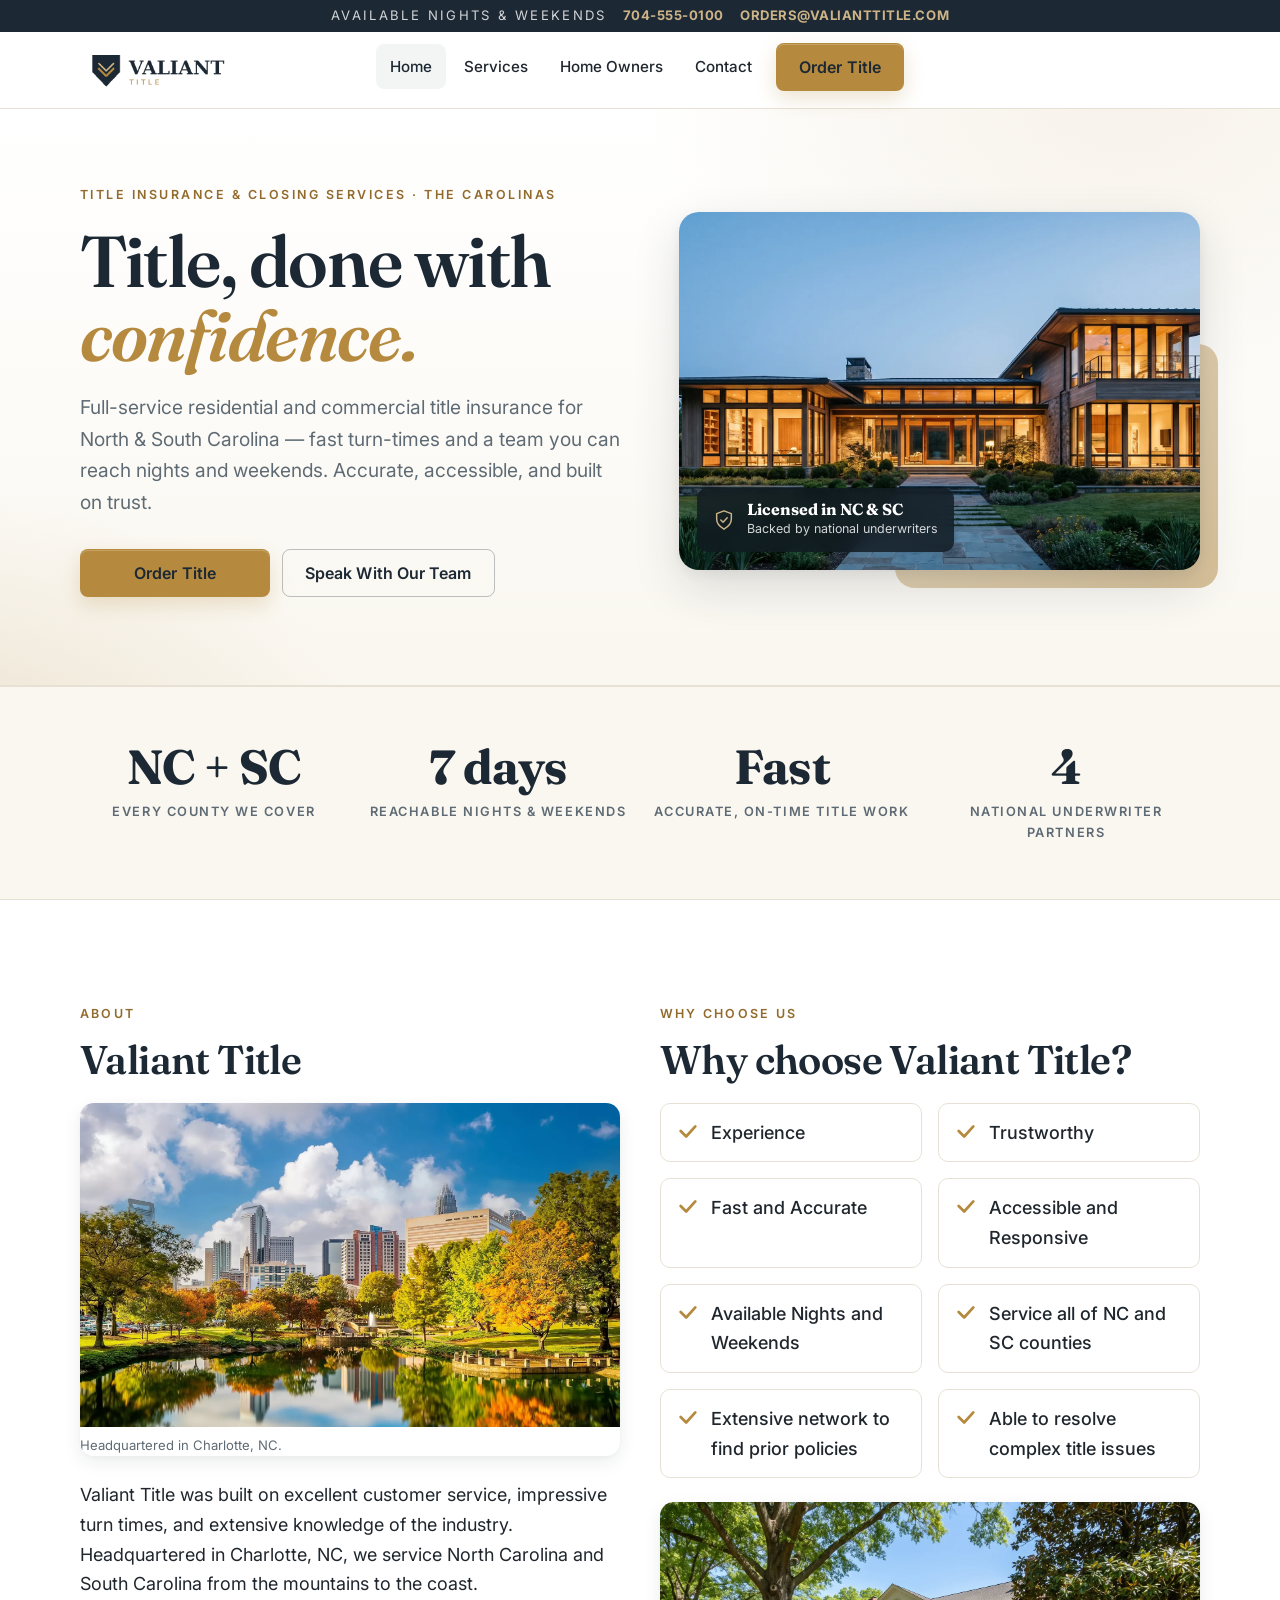
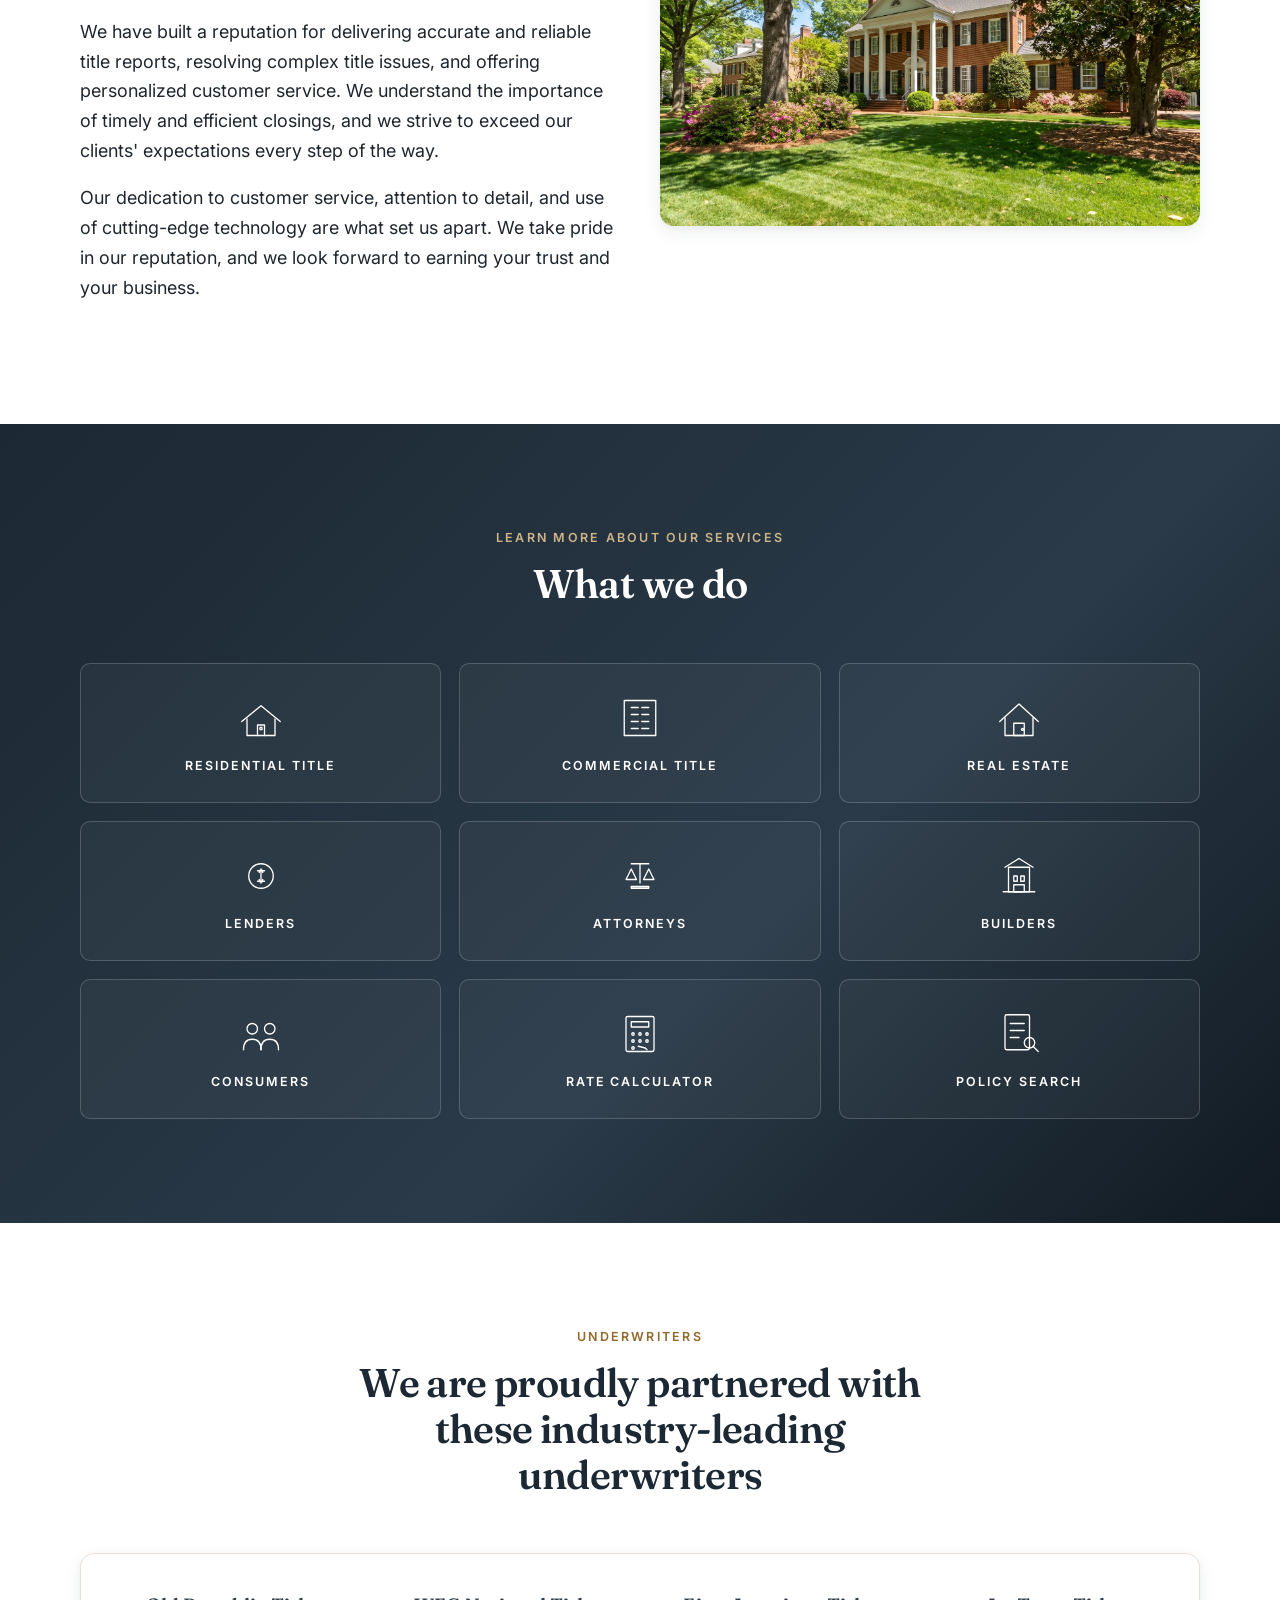
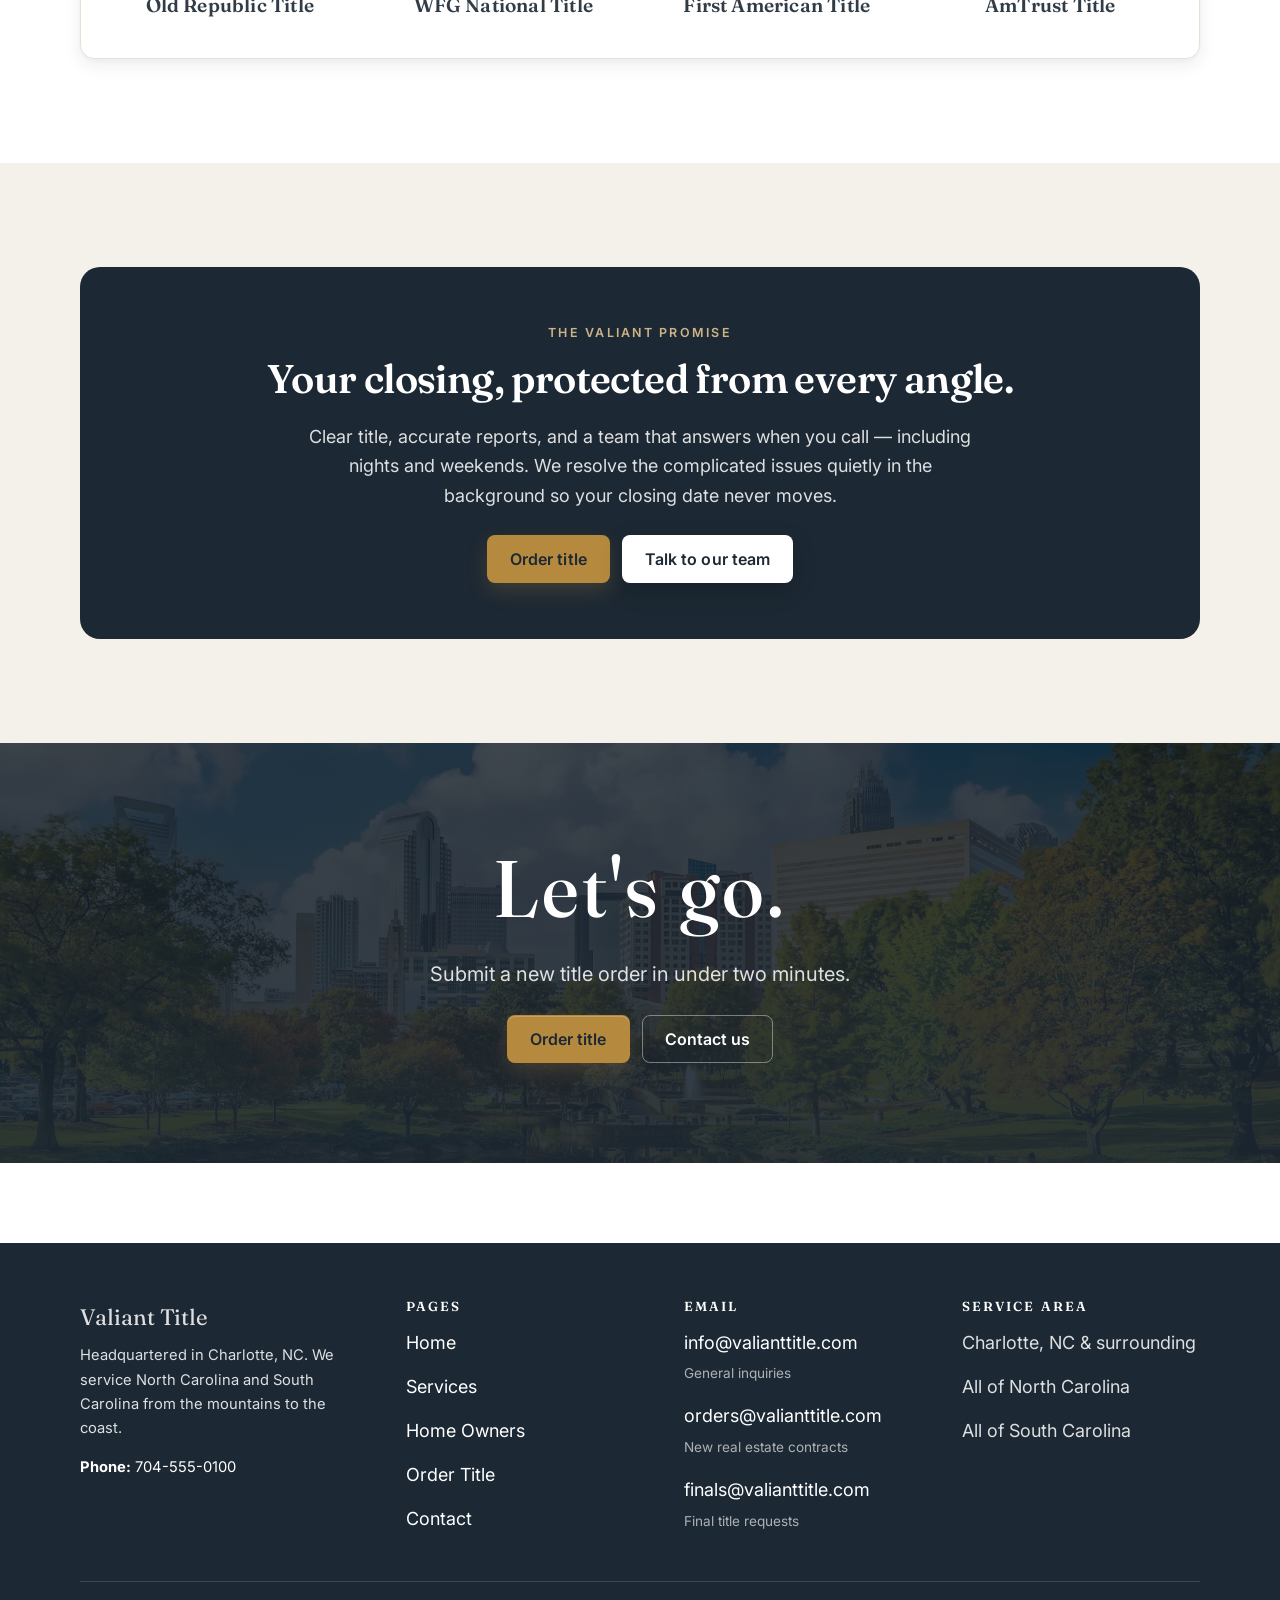
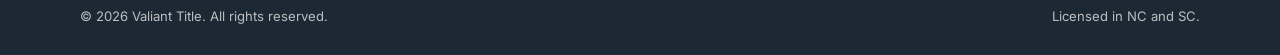
==== commit 9dbe5671: "Redesign: brass-gold identity + remove Joint Venture" ====
--- a/index.html
+++ b/index.html
@@ -17,7 +17,7 @@
   <link rel="icon" href="assets/favicon.svg" type="image/svg+xml">
   <link rel="preconnect" href="https://fonts.googleapis.com">
   <link rel="preconnect" href="https://fonts.gstatic.com" crossorigin>
-  <link href="https://fonts.googleapis.com/css2?family=Inter:wght@400;500;600;700&family=Source+Serif+Pro:wght@400;600;700&display=swap" rel="stylesheet">
+  <link href="https://fonts.googleapis.com/css2?family=Fraunces:ital,wght@0,400;0,500;0,600;0,700;1,500&family=Inter:wght@400;500;600;700&display=swap" rel="stylesheet">
   <link rel="stylesheet" href="styles.css">
 
   <script type="application/ld+json">
@@ -58,7 +58,6 @@
           <li><a class="nav__link" href="services.html">Services</a></li>
           <li><a class="nav__link" href="home-owners.html">Home Owners</a></li>
           <li><a class="nav__link" href="contact.html">Contact</a></li>
-          <li><a class="nav__link" href="https://www.jointventuretitleinsurance.com/" target="_blank" rel="noopener noreferrer">Joint Venture</a></li>
           <li class="nav__cta"><a class="btn btn--primary" href="order-title.html">Order Title</a></li>
         </ul>
       </nav>
@@ -77,7 +76,6 @@
           <li><a class="mobile-menu__link" href="services.html">Services</a></li>
           <li><a class="mobile-menu__link" href="home-owners.html">Home Owners</a></li>
           <li><a class="mobile-menu__link" href="contact.html">Contact</a></li>
-          <li><a class="mobile-menu__link" href="https://www.jointventuretitleinsurance.com/" target="_blank" rel="noopener noreferrer">Joint Venture</a></li>
         </ul>
         <a class="btn btn--primary btn--block mobile-menu__cta" href="order-title.html">Order Title</a>
         <div class="mobile-menu__contact">
@@ -234,16 +232,16 @@
       </div>
     </section>
 
-    <!-- JV teaser -->
+    <!-- Assurance band -->
     <section class="section section--soft">
       <div class="container">
-        <div class="cta-band" style="background: linear-gradient(135deg, var(--brand-primary) 0%, #1a4a7a 100%);" data-reveal>
-          <p class="eyebrow" style="color: var(--brand-secondary);">Joint Venture</p>
-          <h2>Did you know you can own your own title company?</h2>
-          <p style="max-width: 60ch; margin: 0 auto 24px;">It's fully legal under RESPA Safe Harbor 8(c)(4) — and we've used the right structure to launch dozens of title companies. Most people don't believe us until we show them how. Book a 15-minute call and find out.</p>
+        <div class="cta-band" data-reveal>
+          <p class="eyebrow" style="color: var(--brand-secondary);">The Valiant promise</p>
+          <h2>Your closing, protected from every angle.</h2>
+          <p style="max-width: 62ch; margin: 0 auto 24px;">Clear title, accurate reports, and a team that answers when you call — including nights and weekends. We resolve the complicated issues quietly in the background so your closing date never moves.</p>
           <div class="btn-row">
-            <a class="btn btn--accent" href="https://www.jointventuretitleinsurance.com/" target="_blank" rel="noopener noreferrer">See how it works</a>
-            <a class="btn btn--white" href="contact.html#book">Schedule a call</a>
+            <a class="btn btn--accent" href="order-title.html">Order title</a>
+            <a class="btn btn--white" href="contact.html#book">Talk to our team</a>
           </div>
         </div>
       </div>
@@ -279,7 +277,6 @@
             <li><a href="services.html">Services</a></li>
             <li><a href="home-owners.html">Home Owners</a></li>
             <li><a href="order-title.html">Order Title</a></li>
-            <li><a href="https://www.jointventuretitleinsurance.com/" target="_blank" rel="noopener noreferrer">Joint Venture</a></li>
             <li><a href="contact.html">Contact</a></li>
           </ul>
         </div>
--- a/styles.css
+++ b/styles.css
@@ -5,33 +5,33 @@
    ========================================================================= */
 
 :root {
-  /* Brand palette — deep navy + sky. Swap these to match the Valiant logo. */
-  --brand-primary:    #0B2E52;  /* deep navy */
-  --brand-primary-700:#071f3a;
-  --brand-primary-50: #e8eef5;
-  --brand-secondary:  #B5CFE6;  /* soft sky */
-  --brand-secondary-200:#d4e3f1;
-  --brand-accent:     #2f6db0;  /* royal-blue accent for CTAs */
-  --brand-accent-700: #1f5896;
-  --brand-ink:        #1a1a1a;
-  --brand-muted:      #5b6b7c;
+  /* Brand palette — warm slate ink + brass gold on bone. Swap to match logo. */
+  --brand-primary:    #1c2833;  /* deep slate ink */
+  --brand-primary-700:#111a22;
+  --brand-primary-50: #eef0f2;
+  --brand-secondary:  #cdb488;  /* soft champagne gold */
+  --brand-secondary-200:#e4d7bd;
+  --brand-accent:     #b58a3f;  /* brass gold accent for CTAs */
+  --brand-accent-700: #916a2c;
+  --brand-ink:        #1f262d;
+  --brand-muted:      #5f6b74;
   --brand-bg:         #ffffff;
-  --brand-bg-soft:    #dde8f3;  /* deeper pale navy section bg */
-  --brand-bg-tint:    #eaf0f7;  /* pale navy tint */
-  --brand-border:     #c8d6e5;  /* cool gray-blue */
+  --brand-bg-soft:    #f4f1ea;  /* warm bone section bg */
+  --brand-bg-tint:    #faf7f0;  /* warm bone tint */
+  --brand-border:     #e7e1d5;  /* warm sand border */
   --brand-success:    #2e7d4f;
   --brand-danger:     #b1392a;
 
-  --shadow-sm: 0 1px 2px rgba(0,48,91,.06), 0 1px 3px rgba(0,48,91,.04);
-  --shadow-md: 0 6px 18px rgba(0,48,91,.08), 0 2px 6px rgba(0,48,91,.04);
-  --shadow-lg: 0 18px 48px rgba(0,48,91,.14), 0 4px 12px rgba(0,48,91,.06);
+  --shadow-sm: 0 1px 2px rgba(28,40,51,.06), 0 1px 3px rgba(28,40,51,.04);
+  --shadow-md: 0 6px 18px rgba(28,40,51,.08), 0 2px 6px rgba(28,40,51,.04);
+  --shadow-lg: 0 18px 48px rgba(28,40,51,.14), 0 4px 12px rgba(28,40,51,.06);
 
   --radius-sm: 8px;
-  --radius:    12px;
-  --radius-lg: 16px;
-  --radius-xl: 24px;
-
-  --font-serif: "Source Serif Pro", "Source Serif 4", Georgia, "Times New Roman", serif;
+  --radius:    10px;
+  --radius-lg: 14px;
+  --radius-xl: 20px;
+
+  --font-serif: "Fraunces", "Source Serif Pro", Georgia, "Times New Roman", serif;
   --font-sans:  "Inter", system-ui, -apple-system, "Segoe UI", Roboto, "Helvetica Neue", Arial, sans-serif;
 
   --header-h: 64px;
@@ -69,7 +69,7 @@
 
 a {
   color: var(--brand-primary);
-  text-decoration-color: rgba(0, 48, 91, 0.35);
+  text-decoration-color: rgba(28,40,51, 0.35);
   text-underline-offset: 2px;
   transition: color .15s ease, text-decoration-color .15s ease;
 }
@@ -164,7 +164,7 @@
   transition: transform .15s ease, background .15s ease, color .15s ease, border-color .15s ease, box-shadow .15s ease;
 }
 .btn:focus-visible {
-  outline: 3px solid rgba(0, 48, 91, 0.25);
+  outline: 3px solid rgba(28,40,51, 0.25);
   outline-offset: 2px;
 }
 .btn:hover { transform: translateY(-1px); }
@@ -178,9 +178,9 @@
 .btn--ghost {
   background: transparent;
   color: var(--brand-primary);
-  border-color: rgba(0, 48, 91, 0.25);
-}
-.btn--ghost:hover { border-color: var(--brand-primary); background: rgba(0,48,91,.04); }
+  border-color: rgba(28,40,51, 0.25);
+}
+.btn--ghost:hover { border-color: var(--brand-primary); background: rgba(28,40,51,.04); }
 
 .btn--accent {
   background: var(--brand-accent);
@@ -211,7 +211,7 @@
 
 .top-band {
   background: linear-gradient(90deg, var(--brand-secondary) 0%, var(--brand-secondary-200) 50%, #fff 100%);
-  border-bottom: 1px solid rgba(0,48,91,.05);
+  border-bottom: 1px solid rgba(28,40,51,.05);
   font-size: 0.82rem;
   letter-spacing: 0.18em;
   text-transform: uppercase;
@@ -237,7 +237,7 @@
 /* Phone band — secondary nights & weekends row used on Home below hero */
 .phone-band {
   background: var(--brand-primary-50);
-  border-block: 1px solid rgba(0,48,91,.08);
+  border-block: 1px solid rgba(28,40,51,.08);
 }
 .phone-band__inner {
   display: flex;
@@ -341,7 +341,7 @@
 .nav__link:hover,
 .nav__link[aria-current="page"] {
   color: var(--brand-primary);
-  background: rgba(0,48,91,.05);
+  background: rgba(28,40,51,.05);
 }
 
 .nav__cta { margin-left: 6px; }
@@ -364,7 +364,7 @@
   cursor: pointer;
 }
 .nav-toggle:focus-visible {
-  outline: 3px solid rgba(0,48,91,.25);
+  outline: 3px solid rgba(28,40,51,.25);
   outline-offset: 2px;
 }
 .nav-toggle__bar {
@@ -489,7 +489,7 @@
   overflow: hidden;
   box-shadow: var(--shadow-md);
   aspect-ratio: 16 / 9;
-  background: linear-gradient(135deg, var(--brand-primary) 0%, #1a4a7a 100%);
+  background: linear-gradient(135deg, var(--brand-primary) 0%, #2a3a48 100%);
 }
 
 .hero__art img,
@@ -548,7 +548,7 @@
   content: "";
   position: absolute;
   inset: 0;
-  background: linear-gradient(180deg, rgba(0,48,91,0.20) 0%, rgba(0,48,91,0.50) 100%);
+  background: linear-gradient(180deg, rgba(28,40,51,0.20) 0%, rgba(28,40,51,0.50) 100%);
 }
 .hero--image .hero__overlay {
   position: relative;
@@ -570,7 +570,7 @@
   border: 1px solid rgba(255,255,255,.12);
 }
 .hero-card--soft {
-  background: rgba(0,48,91,0.85);
+  background: rgba(28,40,51,0.85);
   backdrop-filter: blur(6px);
   -webkit-backdrop-filter: blur(6px);
 }
@@ -688,7 +688,7 @@
 /* ---------- Service grid (3x3 white-on-navy) ---------- */
 
 .service-grid-section {
-  background: linear-gradient(135deg, var(--brand-primary) 0%, #1a4a7a 60%, var(--brand-primary-700) 100%);
+  background: linear-gradient(135deg, var(--brand-primary) 0%, #2a3a48 60%, var(--brand-primary-700) 100%);
   color: #fff;
 }
 .service-grid-section h2,
@@ -851,7 +851,7 @@
 .form-row--full textarea:focus {
   outline: none;
   border-color: var(--brand-primary);
-  box-shadow: 0 0 0 3px rgba(0, 48, 91, 0.15);
+  box-shadow: 0 0 0 3px rgba(28,40,51, 0.15);
 }
 .form-row .hint,
 .form-row--full .hint {
@@ -1001,7 +1001,7 @@
   font-weight: 700;
   border-radius: 999px;
   margin: 0 auto 22px;
-  box-shadow: 0 4px 12px rgba(0, 48, 91, 0.4);
+  box-shadow: 0 4px 12px rgba(28,40,51, 0.4);
 }
 .respa-condition__text {
   font-size: 0.92rem;
@@ -1081,7 +1081,7 @@
 .video-frame {
   width: 100%;
   aspect-ratio: 16 / 9;
-  background: linear-gradient(135deg, var(--brand-primary) 0%, #1a4a7a 100%);
+  background: linear-gradient(135deg, var(--brand-primary) 0%, #2a3a48 100%);
   border-radius: var(--radius-lg);
   display: flex;
   align-items: center;
@@ -1258,7 +1258,7 @@
   content: "";
   position: absolute;
   inset: 0;
-  background: linear-gradient(180deg, rgba(0,33,69,0.65) 0%, rgba(0,48,91,0.85) 100%);
+  background: linear-gradient(180deg, rgba(17,26,34,0.65) 0%, rgba(28,40,51,0.85) 100%);
   z-index: 1;
 }
 .cta-strip__inner {
@@ -1299,7 +1299,7 @@
   content: "";
   position: absolute;
   inset: 0;
-  background: linear-gradient(180deg, rgba(0,33,69,0.40) 0%, rgba(0,21,48,0.65) 100%);
+  background: linear-gradient(180deg, rgba(17,26,34,0.40) 0%, rgba(12,18,24,0.65) 100%);
   z-index: 1;
 }
 .dual-card-hero__grid {
@@ -1495,7 +1495,7 @@
 
 .highlight {
   background: var(--brand-secondary, #f4c243);
-  color: var(--brand-primary, #00305B);
+  color: var(--brand-primary, #1c2833);
   padding: 0.05em 0.35em;
   border-radius: 4px;
   font-weight: 700;
@@ -1528,7 +1528,7 @@
   content: "";
   position: absolute;
   inset: 0;
-  background: linear-gradient(180deg, rgba(0,33,69,0.40) 0%, rgba(0,33,69,0.55) 60%, rgba(0,33,69,0.70) 100%);
+  background: linear-gradient(180deg, rgba(17,26,34,0.40) 0%, rgba(17,26,34,0.55) 60%, rgba(17,26,34,0.70) 100%);
   z-index: 1;
 }
 .hero__center {
@@ -1604,8 +1604,8 @@
   align-items: center;
   justify-content: center;
   padding: 80px 20px;
-  background-color: #00305B;
-  background-image: linear-gradient(180deg, rgba(0,33,69,0.30) 0%, rgba(0,33,69,0.55) 100%), url("assets/charlotte.webp");
+  background-color: #1c2833;
+  background-image: linear-gradient(180deg, rgba(17,26,34,0.30) 0%, rgba(17,26,34,0.55) 100%), url("assets/charlotte.webp");
   background-size: cover;
   background-position: center center;
   background-repeat: no-repeat;
@@ -1696,7 +1696,7 @@
 }
 .site-header.is-scrolled {
   background: rgba(255,255,255,0.92);
-  box-shadow: 0 6px 24px rgba(0,48,91,.10);
+  box-shadow: 0 6px 24px rgba(28,40,51,.10);
   border-bottom-color: transparent;
 }
 .site-header.is-scrolled .site-header__inner { height: calc(var(--header-h) - 8px); }
@@ -1704,18 +1704,18 @@
 
 /* ---------- Refined buttons (more depth, subtle shine) ---------- */
 .btn--primary {
-  background: linear-gradient(180deg, #0a3f72 0%, var(--brand-primary) 100%);
-  box-shadow: 0 1px 0 rgba(255,255,255,.08) inset, 0 8px 20px rgba(0,48,91,.18);
+  background: linear-gradient(180deg, #2a3a48 0%, var(--brand-primary) 100%);
+  box-shadow: 0 1px 0 rgba(255,255,255,.08) inset, 0 8px 20px rgba(28,40,51,.18);
 }
 .btn--primary:hover {
-  background: linear-gradient(180deg, #0a3f72 0%, var(--brand-primary-700) 100%);
-  box-shadow: 0 1px 0 rgba(255,255,255,.10) inset, 0 12px 28px rgba(0,48,91,.26);
+  background: linear-gradient(180deg, #2a3a48 0%, var(--brand-primary-700) 100%);
+  box-shadow: 0 1px 0 rgba(255,255,255,.10) inset, 0 12px 28px rgba(28,40,51,.26);
   transform: translateY(-2px);
 }
 .btn--accent {
-  box-shadow: 0 8px 20px rgba(47,109,176,.22);
-}
-.btn--accent:hover { transform: translateY(-2px); box-shadow: 0 12px 28px rgba(47,109,176,.30); }
+  box-shadow: 0 8px 20px rgba(181,138,63,.22);
+}
+.btn--accent:hover { transform: translateY(-2px); box-shadow: 0 12px 28px rgba(181,138,63,.30); }
 .btn--white { box-shadow: 0 8px 24px rgba(0,0,0,.16); }
 .btn--white:hover { transform: translateY(-2px); }
 
@@ -1763,12 +1763,12 @@
   inset: 0;
   z-index: 1;
   background:
-    linear-gradient(180deg, rgba(0,24,52,.42) 0%, rgba(0,24,52,.30) 45%, rgba(0,24,52,.74) 100%),
-    radial-gradient(120% 90% at 50% 8%, rgba(0,0,0,0) 40%, rgba(0,20,45,.45) 100%);
+    linear-gradient(180deg, rgba(12,18,24,.42) 0%, rgba(12,18,24,.30) 45%, rgba(12,18,24,.74) 100%),
+    radial-gradient(120% 90% at 50% 8%, rgba(0,0,0,0) 40%, rgba(14,20,28,.45) 100%);
 }
 .bt-hero--video .bt-hero__inner { z-index: 2; }
 .bt-hero--video {
-  background-image: linear-gradient(180deg, rgba(0,33,69,.30), rgba(0,33,69,.55)), url("assets/charlotte.webp");
+  background-image: linear-gradient(180deg, rgba(17,26,34,.30), rgba(17,26,34,.55)), url("assets/charlotte.webp");
 }
 
 /* Animated hero entrance */
@@ -1884,8 +1884,8 @@
   position: absolute;
   inset: 0;
   background:
-    radial-gradient(60% 70% at 78% 0%, rgba(47,109,176,.10) 0%, rgba(47,109,176,0) 60%),
-    radial-gradient(55% 60% at 8% 100%, rgba(181,207,230,.22) 0%, rgba(181,207,230,0) 60%);
+    radial-gradient(60% 70% at 78% 0%, rgba(181,138,63,.10) 0%, rgba(181,138,63,0) 60%),
+    radial-gradient(55% 60% at 8% 100%, rgba(205,180,136,.22) 0%, rgba(205,180,136,0) 60%);
   pointer-events: none;
 }
 .hero .container { position: relative; z-index: 1; }
@@ -1903,7 +1903,7 @@
   .contact-grid { grid-template-columns: 0.85fr 1.15fr; gap: 36px; }
 }
 .contact-aside {
-  background: linear-gradient(160deg, var(--brand-primary) 0%, #0a2f56 55%, var(--brand-primary-700) 100%);
+  background: linear-gradient(160deg, var(--brand-primary) 0%, #16222e 55%, var(--brand-primary-700) 100%);
   color: #fff;
   border-radius: var(--radius-xl);
   padding: 36px 30px;
@@ -1919,7 +1919,7 @@
   right: -60px; bottom: -60px;
   width: 220px; height: 220px;
   border-radius: 50%;
-  background: radial-gradient(circle, rgba(181,207,230,.22) 0%, rgba(181,207,230,0) 70%);
+  background: radial-gradient(circle, rgba(205,180,136,.22) 0%, rgba(205,180,136,0) 70%);
   pointer-events: none;
 }
 .contact-aside .eyebrow { color: var(--brand-secondary); }
@@ -1972,8 +1972,8 @@
   position: relative;
   overflow: hidden;
   background:
-    radial-gradient(70% 110% at 88% -10%, rgba(47,109,176,.12) 0%, rgba(47,109,176,0) 55%),
-    radial-gradient(60% 80% at -5% 110%, rgba(181,207,230,.28) 0%, rgba(181,207,230,0) 55%),
+    radial-gradient(70% 110% at 88% -10%, rgba(181,138,63,.12) 0%, rgba(181,138,63,0) 55%),
+    radial-gradient(60% 80% at -5% 110%, rgba(205,180,136,.28) 0%, rgba(205,180,136,0) 55%),
     linear-gradient(180deg, #fff 0%, var(--brand-bg-tint) 100%);
   border-bottom: 1px solid var(--brand-border);
 }
@@ -2027,7 +2027,7 @@
 .home-hero__chip {
   position: absolute; z-index: 2; left: 18px; bottom: 18px;
   display: flex; align-items: center; gap: 12px;
-  background: rgba(0,33,69,.82);
+  background: rgba(17,26,34,.82);
   backdrop-filter: blur(8px); -webkit-backdrop-filter: blur(8px);
   color: #fff; padding: 12px 16px; border-radius: var(--radius);
   box-shadow: var(--shadow-md); max-width: calc(100% - 36px);
@@ -2116,3 +2116,81 @@
   letter-spacing: 0.01em;
   opacity: 0.9;
 }
+
+/* =========================================================================
+   VALIANT IDENTITY — warm ink + brass gold on bone.
+   Appended last so it wins the cascade over the reference base styles.
+   Distinct look: slim ink utility bar, Fraunces display, squared gold
+   buttons, gold accents in place of the reference navy/sky scheme.
+   ========================================================================= */
+
+h1, h2, h3, h4 { letter-spacing: -0.015em; }
+
+/* Slim ink utility bar with gold accents (was a sky gradient) */
+.top-band {
+  background: var(--brand-primary);
+  border-bottom: none;
+  color: rgba(255,255,255,0.80);
+}
+.top-band a { color: var(--brand-secondary); }
+.top-band a:hover { color: #fff; text-decoration: none; }
+
+/* Header — frosted on bone with a warm hairline */
+.site-header { background: rgba(255,255,255,0.82); border-bottom-color: var(--brand-border); }
+.site-header.is-scrolled { background: rgba(255,255,255,0.92); box-shadow: 0 6px 24px rgba(28,40,51,.08); }
+
+/* Buttons — squared, brass-gold primary with ink text */
+.btn { border-radius: 8px; font-weight: 600; letter-spacing: 0.005em; }
+.btn--primary {
+  background: var(--brand-accent);
+  color: #1c2833;
+  box-shadow: 0 1px 0 rgba(255,255,255,.20) inset, 0 8px 20px rgba(181,138,63,.24);
+}
+.btn--primary:hover {
+  background: var(--brand-accent-700);
+  color: #fff;
+  box-shadow: 0 10px 26px rgba(145,106,44,.30);
+  transform: translateY(-2px);
+}
+.btn--ghost { background: transparent; color: var(--brand-primary); border-color: rgba(28,40,51,.28); }
+.btn--ghost:hover { border-color: var(--brand-primary); background: rgba(28,40,51,.04); }
+.btn--accent { background: var(--brand-accent); color: #1c2833; box-shadow: 0 8px 20px rgba(181,138,63,.22); }
+.btn--accent:hover { background: var(--brand-accent-700); color: #fff; }
+.btn--white { background: #fff; color: var(--brand-primary); }
+
+/* Gold italic accents (hero headline emphasis) */
+.accent,
+.home-hero__title .accent,
+.hero__display-accent,
+.bt-hero__accent { color: var(--brand-accent); font-style: italic; }
+
+/* Eyebrows in brass */
+.eyebrow, .home-hero__eyebrow { color: var(--brand-accent-700); }
+
+/* Cards — gold top edge + gold icon on hover */
+.card__icon { background: var(--brand-secondary-200); color: var(--brand-accent-700); }
+.card::before { background: linear-gradient(90deg, var(--brand-accent), var(--brand-secondary)); }
+.card:hover { border-color: var(--brand-secondary); }
+.card:hover .card__icon { background: var(--brand-accent); color: #1c2833; }
+
+/* Service tiles — gold hover accents on the ink field */
+.service-tile:hover { border-color: var(--brand-secondary); box-shadow: 0 16px 34px rgba(0,0,0,.28); }
+.service-tile:hover svg { stroke: var(--brand-secondary); }
+
+/* Check bullets in brass */
+.trust-list li::before { background: var(--brand-accent); }
+
+/* Stat band on warm bone */
+.stat-band { background: var(--brand-bg-tint); border-block-color: var(--brand-border); }
+.stat b { color: var(--brand-primary); }
+
+/* Underwriter names */
+.underwriter-name { color: var(--brand-primary); }
+
+/* Focus rings in brass */
+.btn:focus-visible { outline: 3px solid rgba(181,138,63,.35); }
+.form-row input:focus, .form-row select:focus, .form-row textarea:focus,
+.form-row--full input:focus, .form-row--full select:focus, .form-row--full textarea:focus {
+  border-color: var(--brand-accent);
+  box-shadow: 0 0 0 3px rgba(181,138,63,.18);
+}
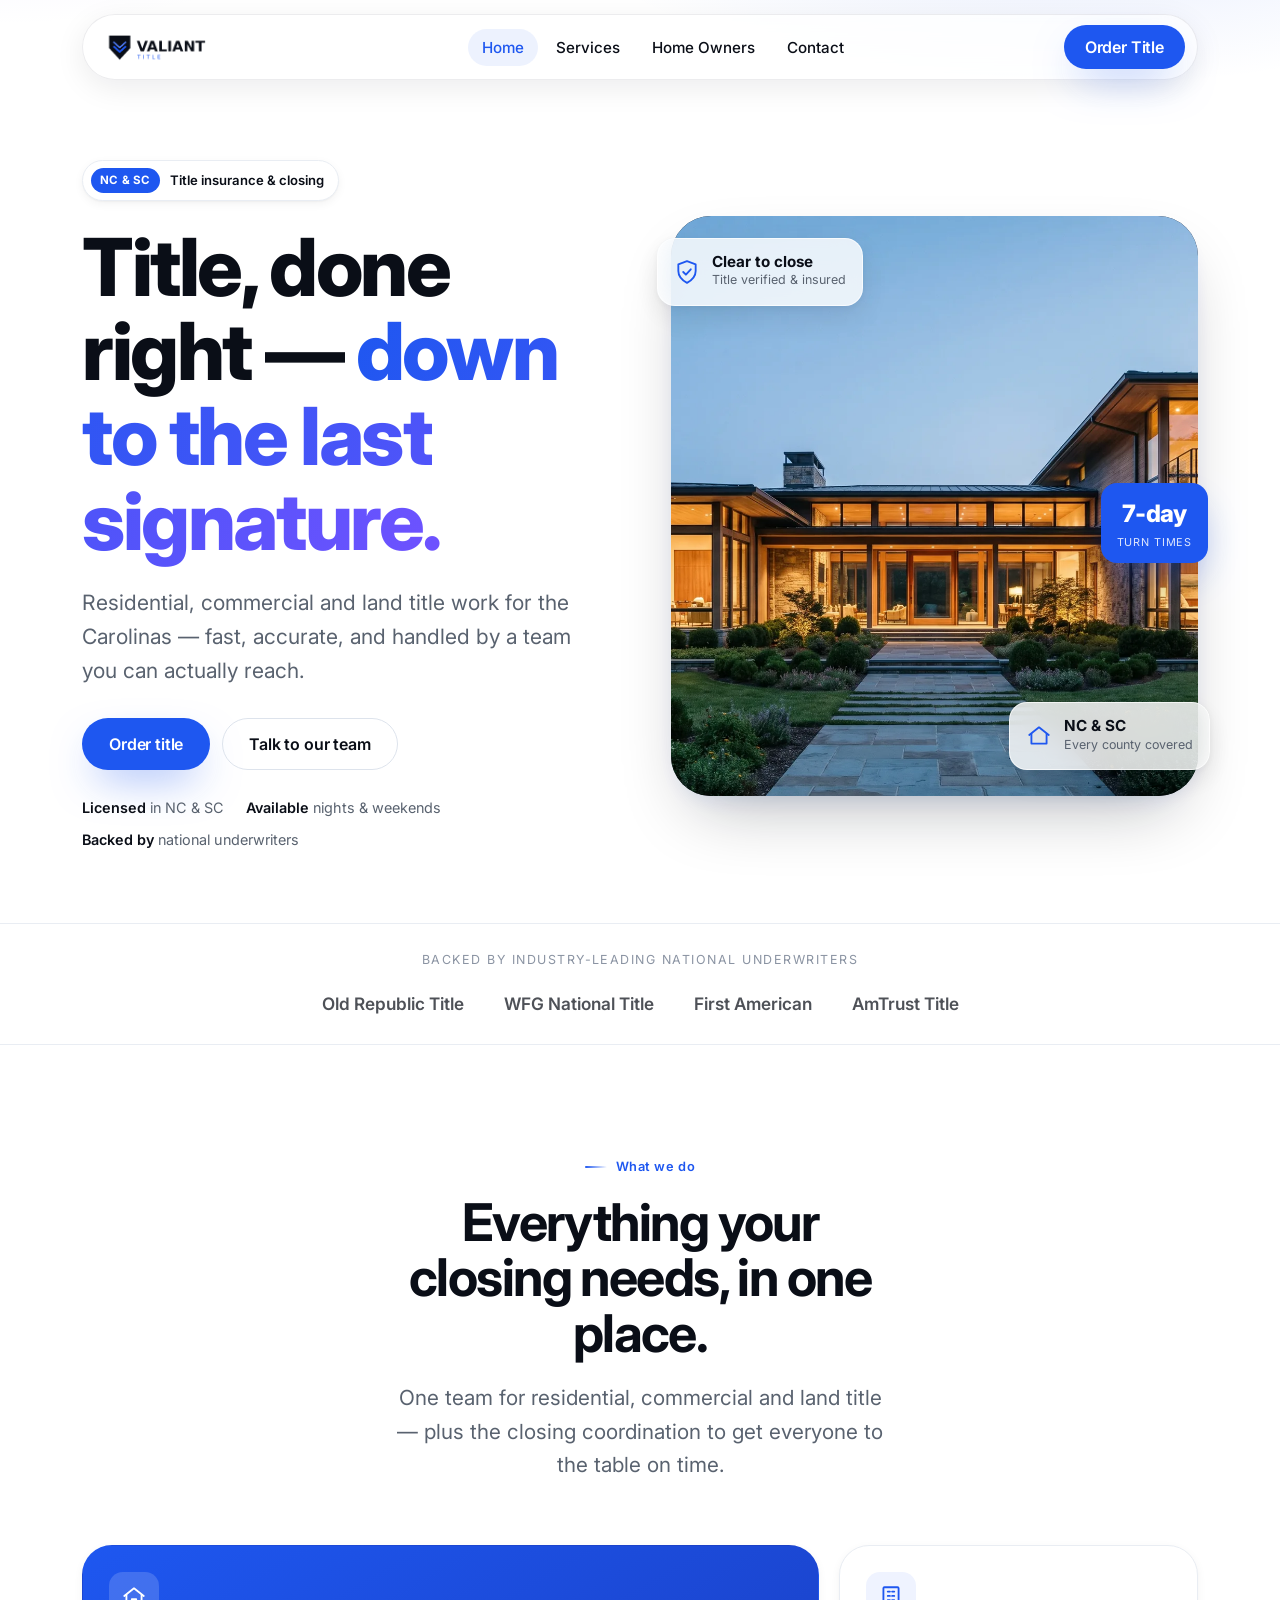
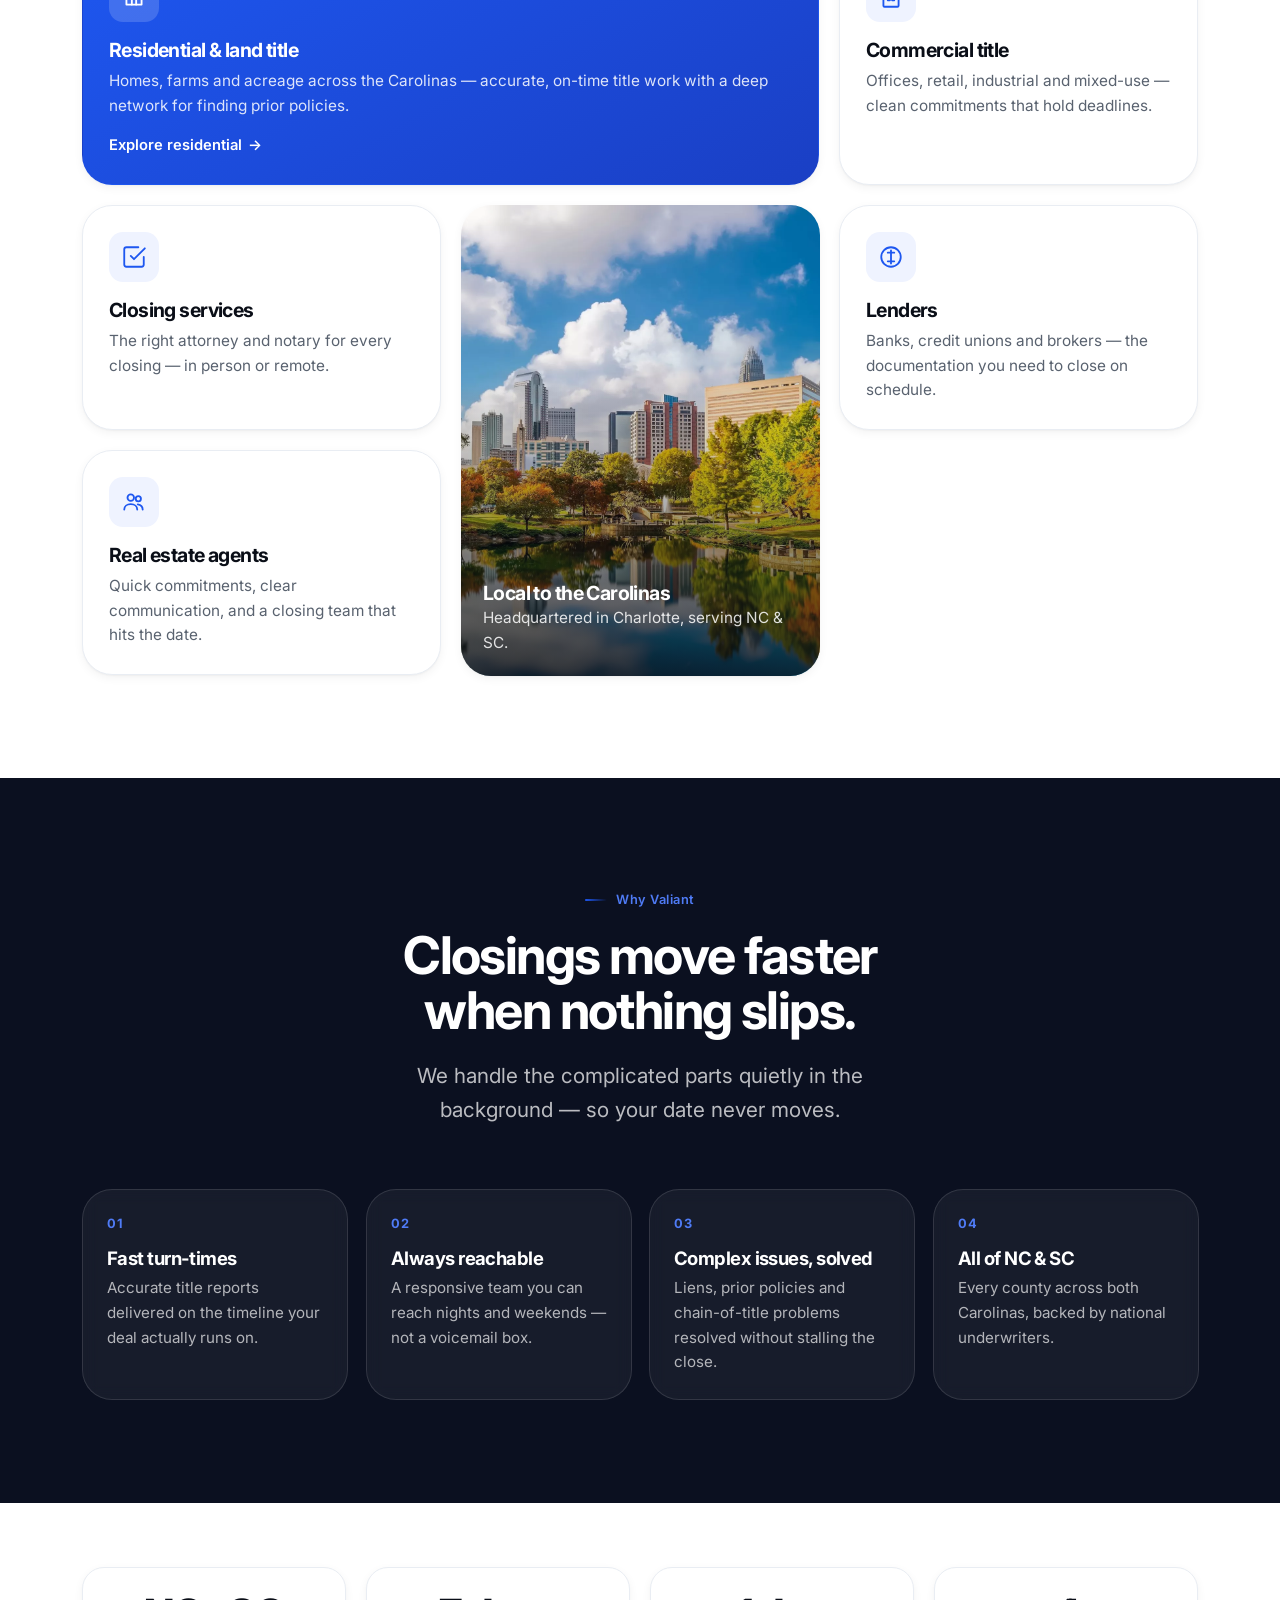
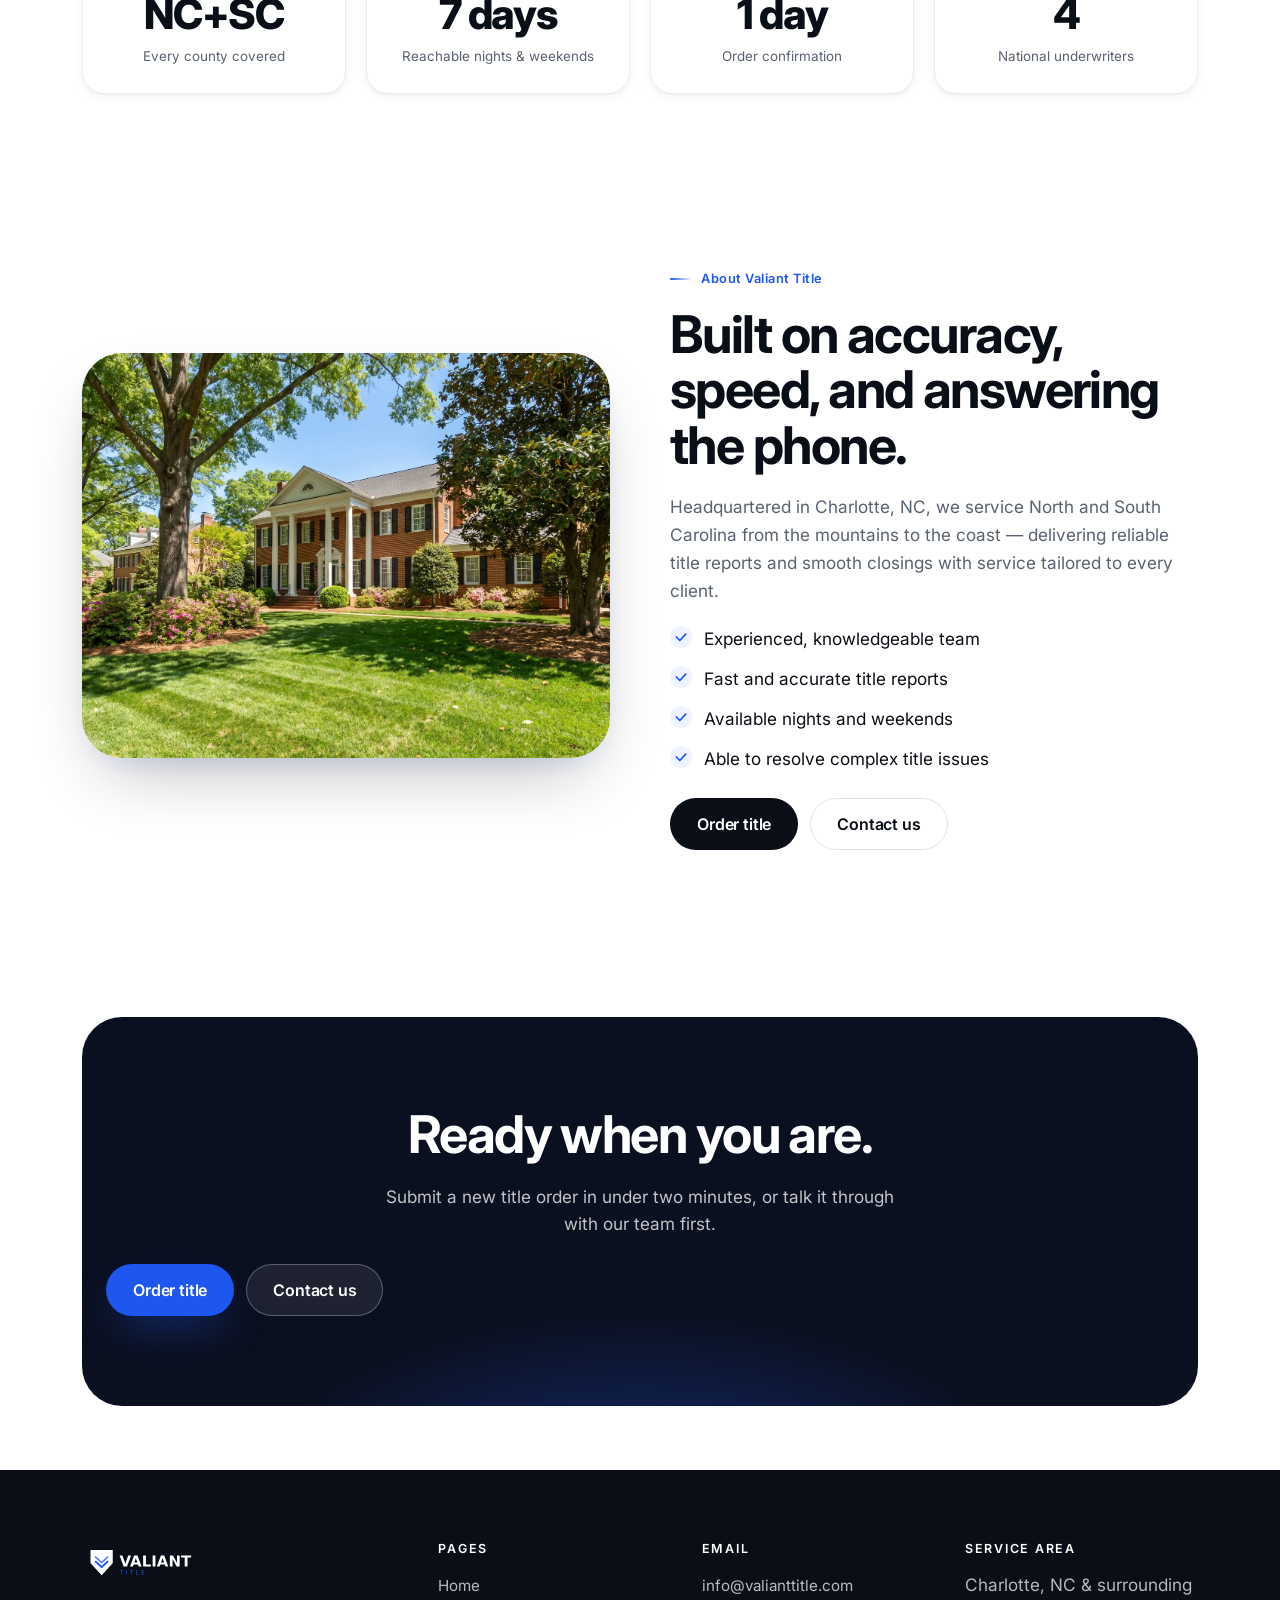
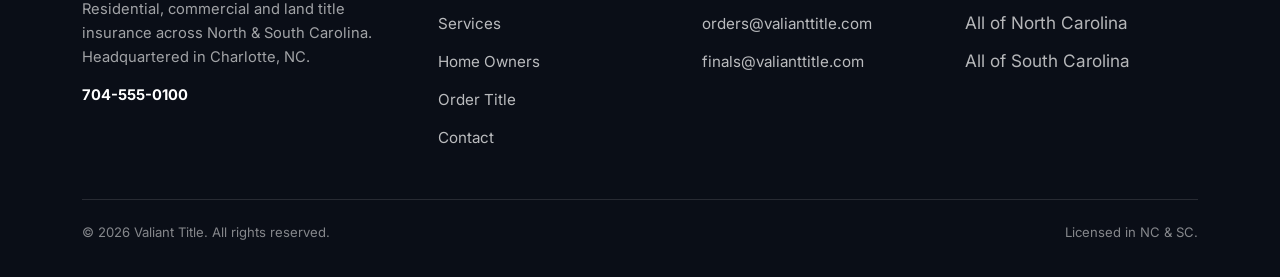
==== commit 281b7017: "Full rebuild: Apple-style design, black + electric blue" ====
--- a/index.html
+++ b/index.html
@@ -3,275 +3,245 @@
 <head>
   <meta charset="UTF-8">
   <meta name="viewport" content="width=device-width, initial-scale=1, viewport-fit=cover">
-  <title>Title Insurance &amp; Closing Services in NC &amp; SC | Valiant Title</title>
-  <meta name="description" content="Full-service residential, commercial and land title insurance for North and South Carolina. Fast turn-times, accurate reports, available nights and weekends. Headquartered in Charlotte, NC.">
+  <title>Valiant Title — Title Insurance &amp; Closing Services in NC &amp; SC</title>
+  <meta name="description" content="Residential, commercial and land title insurance for North and South Carolina. Fast, accurate closings with a team you can reach nights and weekends. Headquartered in Charlotte, NC.">
   <link rel="canonical" href="https://valianttitle.com/">
-
   <meta property="og:type" content="website">
-  <meta property="og:title" content="Title Insurance & Closing Services in NC & SC | Valiant Title">
-  <meta property="og:description" content="Full-service residential, commercial and land title insurance for the Carolinas. Fast, accurate, accessible.">
+  <meta property="og:title" content="Valiant Title — Title Insurance & Closing Services in NC & SC">
+  <meta property="og:description" content="Fast, accurate title insurance and closings across the Carolinas.">
   <meta property="og:url" content="https://valianttitle.com/">
   <meta property="og:image" content="https://valianttitle.com/assets/og-home.jpg">
   <meta name="twitter:card" content="summary_large_image">
-
   <link rel="icon" href="assets/favicon.svg" type="image/svg+xml">
   <link rel="preconnect" href="https://fonts.googleapis.com">
   <link rel="preconnect" href="https://fonts.gstatic.com" crossorigin>
-  <link href="https://fonts.googleapis.com/css2?family=Fraunces:ital,wght@0,400;0,500;0,600;0,700;1,500&family=Inter:wght@400;500;600;700&display=swap" rel="stylesheet">
+  <link href="https://fonts.googleapis.com/css2?family=Inter:wght@400;500;600;700;800&display=swap" rel="stylesheet">
   <link rel="stylesheet" href="styles.css">
-
   <script type="application/ld+json">
-  {
-    "@context": "https://schema.org",
-    "@type": "LocalBusiness",
-    "name": "Valiant Title",
-    "url": "https://valianttitle.com/",
-    "telephone": "+1-704-555-0100",
-    "email": "info@valianttitle.com",
-    "address": {
-      "@type": "PostalAddress",
-      "addressLocality": "Charlotte",
-      "addressRegion": "NC",
-      "addressCountry": "US"
-    },
-    "areaServed": ["North Carolina", "South Carolina"],
-    "description": "Full-service residential, commercial and land title insurance and closing services across the Carolinas."
-  }
+  {"@context":"https://schema.org","@type":"LocalBusiness","name":"Valiant Title","url":"https://valianttitle.com/","telephone":"+1-704-555-0100","email":"info@valianttitle.com","address":{"@type":"PostalAddress","addressLocality":"Charlotte","addressRegion":"NC","addressCountry":"US"},"areaServed":["North Carolina","South Carolina"],"description":"Residential, commercial and land title insurance and closing services across the Carolinas."}
   </script>
 </head>
 <body>
 
-  <div class="top-band" role="region" aria-label="After-hours contact bar">
-    <div class="container top-band__inner">
-      <span>Available Nights &amp; Weekends</span>
-      <a href="tel:+17045550100" aria-label="Call 704-555-0100">704-555-0100</a>
-      <a href="mailto:orders@valianttitle.com" aria-label="Email orders inbox">orders@valianttitle.com</a>
+  <header class="site-header">
+    <div class="container">
+      <div class="nav-shell">
+        <a href="index.html" class="brand" aria-label="Valiant Title — Home"><img src="assets/valiant-logo.png" alt="Valiant Title"></a>
+        <nav class="nav" aria-label="Primary">
+          <ul>
+            <li><a href="index.html" aria-current="page">Home</a></li>
+            <li><a href="services.html">Services</a></li>
+            <li><a href="home-owners.html">Home Owners</a></li>
+            <li><a href="contact.html">Contact</a></li>
+          </ul>
+        </nav>
+        <div style="display:flex; align-items:center; gap:10px;">
+          <a class="btn btn--primary nav-cta" href="order-title.html" style="min-height:44px; padding:0 20px;">Order Title</a>
+          <button class="nav-toggle" data-nav-toggle aria-label="Open menu" aria-expanded="false"><span></span><span></span><span></span></button>
+        </div>
+      </div>
+    </div>
+  </header>
+
+  <div class="m-menu" data-menu aria-hidden="true">
+    <div class="container" style="display:flex; flex-direction:column; flex:1;">
+      <div class="m-menu__head">
+        <a href="index.html" class="brand"><img src="assets/valiant-logo.png" alt="Valiant Title"></a>
+        <button class="m-menu__close" data-menu-close aria-label="Close menu">×</button>
+      </div>
+      <ul class="m-menu__list">
+        <li><a href="index.html">Home</a></li>
+        <li><a href="services.html">Services</a></li>
+        <li><a href="home-owners.html">Home Owners</a></li>
+        <li><a href="contact.html">Contact</a></li>
+      </ul>
+      <div class="m-menu__foot">
+        <a class="btn btn--primary" href="order-title.html">Order Title</a>
+        <p class="m-menu__contact">Call <a href="tel:+17045550100">704-555-0100</a> &middot; <a href="mailto:info@valianttitle.com">info@valianttitle.com</a></p>
+      </div>
     </div>
   </div>
 
-  <header class="site-header">
-    <div class="container site-header__inner">
-      <a href="index.html" class="site-header__brand" aria-label="Valiant Title — Home"><img src="assets/valiant-logo.png" alt="Valiant Title" class="site-header__logo" width="320" height="80"></a>
-      <nav class="nav" aria-label="Primary">
-        <ul class="nav__list">
-          <li><a class="nav__link" href="index.html" aria-current="page">Home</a></li>
-          <li><a class="nav__link" href="services.html">Services</a></li>
-          <li><a class="nav__link" href="home-owners.html">Home Owners</a></li>
-          <li><a class="nav__link" href="contact.html">Contact</a></li>
-          <li class="nav__cta"><a class="btn btn--primary" href="order-title.html">Order Title</a></li>
-        </ul>
-      </nav>
-      <button class="nav-toggle" aria-label="Open menu" aria-expanded="false" aria-controls="mobile-menu" data-nav-toggle>
-        <span class="nav-toggle__bar" aria-hidden="true"></span>
-      </button>
-    </div>
-    <div class="mobile-menu" id="mobile-menu" data-mobile-menu data-open="false" aria-hidden="true">
-      <div class="container">
-        <div class="mobile-menu__head">
-          <a href="index.html" class="site-header__brand"><img src="assets/valiant-logo.png" alt="Valiant Title" class="site-header__logo" width="256" height="64"></a>
-          <button class="mobile-menu__close" aria-label="Close menu" data-nav-close>×</button>
-        </div>
-        <ul class="mobile-menu__list">
-          <li><a class="mobile-menu__link" href="index.html" aria-current="page">Home</a></li>
-          <li><a class="mobile-menu__link" href="services.html">Services</a></li>
-          <li><a class="mobile-menu__link" href="home-owners.html">Home Owners</a></li>
-          <li><a class="mobile-menu__link" href="contact.html">Contact</a></li>
-        </ul>
-        <a class="btn btn--primary btn--block mobile-menu__cta" href="order-title.html">Order Title</a>
-        <div class="mobile-menu__contact">
-          <p><strong>Call us today:</strong> <a href="tel:+17045550100">704-555-0100</a></p>
-          <p><a href="mailto:info@valianttitle.com">info@valianttitle.com</a></p>
-        </div>
-      </div>
-    </div>
-  </header>
-
   <main>
 
-    <!-- Hero — editorial split -->
-    <section class="home-hero" aria-labelledby="home-h1">
-      <div class="container home-hero__inner">
-        <div class="home-hero__content">
-          <p class="home-hero__eyebrow">Title Insurance &amp; Closing Services &middot; The Carolinas</p>
-          <h1 id="home-h1" class="home-hero__title">Title, done with <span class="accent">confidence.</span></h1>
-          <p class="home-hero__lead">Full-service residential and commercial title insurance for North &amp; South Carolina &mdash; fast turn-times and a team you can reach nights and weekends. Accurate, accessible, and built on trust.</p>
-          <div class="home-hero__cta">
-            <a class="btn btn--primary" href="order-title.html">Order Title</a>
-            <a class="btn btn--ghost" href="contact.html">Speak With Our Team</a>
-          </div>
-        </div>
-        <div class="home-hero__media">
-          <img src="assets/hero-home.webp" alt="Elegant modern Carolinas home at twilight with warm interior lights" width="2000" height="1116" fetchpriority="high">
-          <div class="home-hero__chip">
-            <svg viewBox="0 0 24 24" aria-hidden="true" width="22" height="22"><path d="M12 2l8 3v6c0 5-3.5 8.5-8 11-4.5-2.5-8-6-8-11V5l8-3z" fill="none" stroke="currentColor" stroke-width="1.6" stroke-linejoin="round"/><path d="M8.5 12l2.5 2.5 4.5-5" fill="none" stroke="currentColor" stroke-width="1.6" stroke-linecap="round" stroke-linejoin="round"/></svg>
-            <div><b>Licensed in NC &amp; SC</b><span>Backed by national underwriters</span></div>
-          </div>
-        </div>
-      </div>
-    </section>
-
-    <!-- Credibility stat band -->
-    <section class="stat-band" aria-label="Valiant Title at a glance">
-      <div class="container">
-        <div class="stat-band__grid">
-          <div class="stat" data-reveal data-reveal-delay="1"><b>NC + SC</b><span>Every county we cover</span></div>
-          <div class="stat" data-reveal data-reveal-delay="2"><b>7&nbsp;days</b><span>Reachable nights &amp; weekends</span></div>
-          <div class="stat" data-reveal data-reveal-delay="3"><b>Fast</b><span>Accurate, on-time title work</span></div>
-          <div class="stat" data-reveal data-reveal-delay="4"><b>4</b><span>National underwriter partners</span></div>
-        </div>
-      </div>
-    </section>
-
-    <!-- Intro / Why Choose -->
-    <section class="section">
+    <!-- HERO -->
+    <section class="hero">
+      <div class="container">
+        <div class="hero__grid">
+          <div data-reveal>
+            <span class="hero__kicker"><b>NC &amp; SC</b> Title insurance &amp; closing</span>
+            <h1>Title, done right — <span class="grad">down to the last signature.</span></h1>
+            <p class="hero__lead">Residential, commercial and land title work for the Carolinas — fast, accurate, and handled by a team you can actually reach.</p>
+            <div class="hero__cta btn-row">
+              <a class="btn btn--primary" href="order-title.html">Order title</a>
+              <a class="btn btn--ghost" href="contact.html">Talk to our team</a>
+            </div>
+            <div class="hero__meta">
+              <span><b>Licensed</b> in NC &amp; SC</span>
+              <span><b>Available</b> nights &amp; weekends</span>
+              <span><b>Backed by</b> national underwriters</span>
+            </div>
+          </div>
+
+          <div class="stage" data-reveal data-reveal-d="1">
+            <div class="stage__img">
+              <img src="assets/hero-home.webp" alt="Modern Carolinas home at twilight with warm interior lights" width="1600" height="1760" fetchpriority="high">
+            </div>
+            <div class="float-card float-card--tl">
+              <svg width="26" height="26" viewBox="0 0 24 24" fill="none" stroke="#1e57f0" stroke-width="1.7" stroke-linecap="round" stroke-linejoin="round"><path d="M12 2l8 3v6c0 5-3.5 8.5-8 11-4.5-2.5-8-6-8-11V5l8-3z"/><path d="M8.5 12l2.5 2.5 4.5-5"/></svg>
+              <div><b>Clear to close</b><span>Title verified &amp; insured</span></div>
+            </div>
+            <div class="float-badge"><b>7-day</b><span>turn times</span></div>
+            <div class="float-card float-card--br">
+              <svg width="26" height="26" viewBox="0 0 24 24" fill="none" stroke="#1e57f0" stroke-width="1.7" stroke-linecap="round" stroke-linejoin="round"><path d="M3 11l9-7 9 7"/><path d="M5 10v9h14v-9"/></svg>
+              <div><b>NC &amp; SC</b><span>Every county covered</span></div>
+            </div>
+          </div>
+        </div>
+      </div>
+    </section>
+
+    <!-- TRUST STRIP -->
+    <div class="trust">
+      <div class="container">
+        <div class="trust__inner" data-reveal>
+          <span class="trust__label">Backed by industry-leading national underwriters</span>
+          <span class="trust__name">Old Republic Title</span>
+          <span class="trust__name">WFG National Title</span>
+          <span class="trust__name">First American</span>
+          <span class="trust__name">AmTrust Title</span>
+        </div>
+      </div>
+    </div>
+
+    <!-- BENTO SERVICES -->
+    <section class="section" id="services">
+      <div class="container">
+        <div class="section-head center" data-reveal>
+          <p class="eyebrow">What we do</p>
+          <h2>Everything your closing needs, in one place.</h2>
+          <p class="lead">One team for residential, commercial and land title — plus the closing coordination to get everyone to the table on time.</p>
+        </div>
+
+        <div class="bento">
+          <a class="tile tile--blue tile--wide" href="services.html#residential" data-tilt data-reveal>
+            <span class="tile__icon"><svg viewBox="0 0 24 24" fill="none" stroke="currentColor" stroke-width="1.7" stroke-linecap="round" stroke-linejoin="round"><path d="M3 11l9-7 9 7"/><path d="M5 10v9h14v-9"/><path d="M10 19v-5h4v5"/></svg></span>
+            <h3>Residential &amp; land title</h3>
+            <p>Homes, farms and acreage across the Carolinas — accurate, on-time title work with a deep network for finding prior policies.</p>
+            <span class="tile__link">Explore residential</span>
+          </a>
+
+          <a class="tile" href="services.html#commercial" data-tilt data-reveal data-reveal-d="1">
+            <span class="tile__icon"><svg viewBox="0 0 24 24" fill="none" stroke="currentColor" stroke-width="1.7" stroke-linecap="round" stroke-linejoin="round"><rect x="5" y="3" width="14" height="18" rx="1"/><path d="M9 7h2M13 7h2M9 11h2M13 11h2M9 15h2M13 15h2"/></svg></span>
+            <h3>Commercial title</h3>
+            <p>Offices, retail, industrial and mixed-use — clean commitments that hold deadlines.</p>
+          </a>
+
+          <a class="tile" href="services.html#closing" data-tilt data-reveal data-reveal-d="2">
+            <span class="tile__icon"><svg viewBox="0 0 24 24" fill="none" stroke="currentColor" stroke-width="1.7" stroke-linecap="round" stroke-linejoin="round"><path d="M9 11l3 3L22 4"/><path d="M21 12v7a2 2 0 0 1-2 2H5a2 2 0 0 1-2-2V5a2 2 0 0 1 2-2h11"/></svg></span>
+            <h3>Closing services</h3>
+            <p>The right attorney and notary for every closing — in person or remote.</p>
+          </a>
+
+          <a class="tile tile--image tile--tall" href="services.html" data-reveal data-reveal-d="1">
+            <img src="assets/charlotte.webp" alt="Charlotte, NC skyline">
+            <div class="tile__cap"><h3>Local to the Carolinas</h3><p>Headquartered in Charlotte, serving NC &amp; SC.</p></div>
+          </a>
+
+          <a class="tile" href="services.html#lenders" data-tilt data-reveal data-reveal-d="2">
+            <span class="tile__icon"><svg viewBox="0 0 24 24" fill="none" stroke="currentColor" stroke-width="1.7" stroke-linecap="round" stroke-linejoin="round"><circle cx="12" cy="12" r="9"/><path d="M9 8h6M9 16h6M12 6v12"/></svg></span>
+            <h3>Lenders</h3>
+            <p>Banks, credit unions and brokers — the documentation you need to close on schedule.</p>
+          </a>
+
+          <a class="tile" href="services.html" data-tilt data-reveal data-reveal-d="3">
+            <span class="tile__icon"><svg viewBox="0 0 24 24" fill="none" stroke="currentColor" stroke-width="1.7" stroke-linecap="round" stroke-linejoin="round"><circle cx="9" cy="8" r="3"/><circle cx="16" cy="9" r="2.4"/><path d="M3 19c0-3 2.5-5 6-5s6 2 6 5"/><path d="M15.5 14.2c2.4.4 4.5 2 4.5 4.8"/></svg></span>
+            <h3>Real estate agents</h3>
+            <p>Quick commitments, clear communication, and a closing team that hits the date.</p>
+          </a>
+        </div>
+      </div>
+    </section>
+
+    <!-- WHY (dark panel) -->
+    <section class="panel section" id="why">
+      <div class="container">
+        <div class="section-head center" data-reveal>
+          <p class="eyebrow">Why Valiant</p>
+          <h2>Closings move faster when nothing slips.</h2>
+          <p class="lead">We handle the complicated parts quietly in the background — so your date never moves.</p>
+        </div>
+        <div class="glass-grid">
+          <div class="glass" data-reveal><div class="glass__num">01</div><h3>Fast turn-times</h3><p>Accurate title reports delivered on the timeline your deal actually runs on.</p></div>
+          <div class="glass" data-reveal data-reveal-d="1"><div class="glass__num">02</div><h3>Always reachable</h3><p>A responsive team you can reach nights and weekends — not a voicemail box.</p></div>
+          <div class="glass" data-reveal data-reveal-d="2"><div class="glass__num">03</div><h3>Complex issues, solved</h3><p>Liens, prior policies and chain-of-title problems resolved without stalling the close.</p></div>
+          <div class="glass" data-reveal data-reveal-d="3"><div class="glass__num">04</div><h3>All of NC &amp; SC</h3><p>Every county across both Carolinas, backed by national underwriters.</p></div>
+        </div>
+      </div>
+    </section>
+
+    <!-- STATS -->
+    <section class="section section--tight">
+      <div class="container">
+        <div class="stats">
+          <div class="stat" data-reveal><b>NC+SC</b><span>Every county covered</span></div>
+          <div class="stat" data-reveal data-reveal-d="1"><b>7&nbsp;days</b><span>Reachable nights &amp; weekends</span></div>
+          <div class="stat" data-reveal data-reveal-d="2"><b>1&nbsp;day</b><span>Order confirmation</span></div>
+          <div class="stat" data-reveal data-reveal-d="3"><b>4</b><span>National underwriters</span></div>
+        </div>
+      </div>
+    </section>
+
+    <!-- SPLIT / ABOUT -->
+    <section class="section" id="about">
       <div class="container">
         <div class="split">
-          <div data-reveal>
-            <p class="eyebrow">About</p>
-            <h2>Valiant Title</h2>
-            <figure style="margin: 0 0 24px; border-radius: var(--radius-lg); overflow: hidden; box-shadow: var(--shadow-md);">
-              <img src="assets/charlotte.webp" alt="Charlotte, NC skyline reflected over the park in fall" width="1200" height="720" loading="lazy" style="width:100%; aspect-ratio: 5/3; object-fit: cover; object-position: center; display:block;">
-              <figcaption style="font-size: 0.82rem; color: var(--brand-muted); padding-top: 8px;">Headquartered in Charlotte, NC.</figcaption>
-            </figure>
-            <p>Valiant Title was built on excellent customer service, impressive turn times, and extensive knowledge of the industry. Headquartered in Charlotte, NC, we service North Carolina and South Carolina from the mountains to the coast.</p>
-            <p>We have built a reputation for delivering accurate and reliable title reports, resolving complex title issues, and offering personalized customer service. We understand the importance of timely and efficient closings, and we strive to exceed our clients' expectations every step of the way.</p>
-            <p>Our dedication to customer service, attention to detail, and use of cutting-edge technology are what set us apart. We take pride in our reputation, and we look forward to earning your trust and your business.</p>
-          </div>
-          <div data-reveal data-reveal-delay="1">
-            <p class="eyebrow">Why choose us</p>
-            <h2>Why choose Valiant Title?</h2>
-            <ul class="trust-list">
-              <li>Experience</li>
-              <li>Trustworthy</li>
-              <li>Fast and Accurate</li>
-              <li>Accessible and Responsive</li>
-              <li>Available Nights and Weekends</li>
-              <li>Service all of NC and SC counties</li>
-              <li>Extensive network to find prior policies</li>
+          <div class="split__media" data-reveal><img src="assets/home-brick.webp" alt="Established brick home in a Charlotte neighborhood"></div>
+          <div data-reveal data-reveal-d="1">
+            <p class="eyebrow">About Valiant Title</p>
+            <h2>Built on accuracy, speed, and answering the phone.</h2>
+            <p class="muted">Headquartered in Charlotte, NC, we service North and South Carolina from the mountains to the coast — delivering reliable title reports and smooth closings with service tailored to every client.</p>
+            <ul class="check">
+              <li>Experienced, knowledgeable team</li>
+              <li>Fast and accurate title reports</li>
+              <li>Available nights and weekends</li>
               <li>Able to resolve complex title issues</li>
             </ul>
-            <figure style="margin: 24px 0 0; border-radius: var(--radius-lg); overflow: hidden; box-shadow: var(--shadow-md);">
-              <img src="assets/home-brick.webp" alt="Established brick traditional home in a Charlotte, NC neighborhood" width="1600" height="1073" loading="lazy" style="width:100%; aspect-ratio: 5/3; object-fit: cover; object-position: center; display:block;">
-            </figure>
-          </div>
-        </div>
-      </div>
-    </section>
-
-    <!-- Service grid -->
-    <section class="section service-grid-section" id="services">
-      <div class="container">
-        <div class="section-head" style="color: #fff;" data-reveal>
-          <p class="eyebrow">Learn more about our services</p>
-          <h2 style="color:#fff;">What we do</h2>
-        </div>
-        <div class="service-grid" data-reveal data-reveal-delay="1">
-
-          <a class="service-tile" href="services.html#residential">
-            <svg viewBox="0 0 64 64" aria-hidden="true"><path d="M10 36 L32 18 L54 36"/><path d="M16 33 V52 H48 V33"/><path d="M28 52 V40 H36 V52"/><circle cx="32" cy="44" r="1.4"/></svg>
-            Residential Title
-          </a>
-
-          <a class="service-tile" href="services.html#commercial">
-            <svg viewBox="0 0 64 64" aria-hidden="true"><rect x="14" y="12" width="36" height="40"/><path d="M22 20 H30 M34 20 H42 M22 28 H30 M34 28 H42 M22 36 H30 M34 36 H42 M22 44 H30 M34 44 H42"/></svg>
-            Commercial Title
-          </a>
-
-          <a class="service-tile" href="services.html#real-estate">
-            <svg viewBox="0 0 64 64" aria-hidden="true"><path d="M10 36 L32 16 L54 36"/><path d="M16 32 V52 H48 V32"/><rect x="26" y="38" width="12" height="14"/><circle cx="36" cy="45" r="1.2"/></svg>
-            Real Estate
-          </a>
-
-          <a class="service-tile" href="services.html#lenders">
-            <svg viewBox="0 0 64 64" aria-hidden="true"><circle cx="32" cy="32" r="14"/><path d="M28 26 H36 M28 38 H36 M32 24 V40"/><path d="M30 28 C30 26 31 25 32 25 C33 25 34 26 34 28"/><path d="M30 36 C30 38 31 39 32 39 C33 39 34 38 34 36"/></svg>
-            Lenders
-          </a>
-
-          <a class="service-tile" href="services.html#closing">
-            <svg viewBox="0 0 64 64" aria-hidden="true"><path d="M22 18 L42 18"/><path d="M32 18 V40"/><path d="M16 36 L28 36 L22 24 Z"/><path d="M36 36 L48 36 L42 24 Z"/><path d="M22 44 H42 V46 H22 Z"/></svg>
-            Attorneys
-          </a>
-
-          <a class="service-tile" href="services.html#builders">
-            <svg viewBox="0 0 64 64" aria-hidden="true"><path d="M14 50 H50"/><rect x="20" y="22" width="24" height="28"/><path d="M16 22 L32 12 L48 22"/><rect x="26" y="32" width="4" height="6"/><rect x="34" y="32" width="4" height="6"/><rect x="26" y="42" width="12" height="8"/></svg>
-            Builders
-          </a>
-
-          <a class="service-tile" href="home-owners.html">
-            <svg viewBox="0 0 64 64" aria-hidden="true"><circle cx="22" cy="26" r="6"/><circle cx="42" cy="26" r="6"/><path d="M12 50 C12 42 16 38 22 38 C28 38 32 42 32 50"/><path d="M32 50 C32 42 36 38 42 38 C48 38 52 42 52 50"/></svg>
-            Consumers
-          </a>
-
-          <a class="service-tile" href="http://facc.firstam.com/" target="_blank" rel="noopener noreferrer">
-            <svg viewBox="0 0 64 64" aria-hidden="true"><rect x="16" y="12" width="32" height="40" rx="2"/><rect x="22" y="18" width="20" height="6"/><circle cx="24" cy="32" r="1.4"/><circle cx="32" cy="32" r="1.4"/><circle cx="40" cy="32" r="1.4"/><circle cx="24" cy="40" r="1.4"/><circle cx="32" cy="40" r="1.4"/><circle cx="40" cy="40" r="1.4"/><circle cx="24" cy="48" r="1.4"/><path d="M30 46 L38 48 L40 50"/></svg>
-            Rate Calculator
-          </a>
-
-          <a class="service-tile" href="mailto:orders@valianttitle.com?subject=Previous Title Policy Search">
-            <svg viewBox="0 0 64 64" aria-hidden="true"><rect x="16" y="10" width="28" height="40" rx="2"/><path d="M22 20 H38 M22 28 H38 M22 36 H32"/><circle cx="44" cy="42" r="6"/><path d="M48 46 L54 52"/></svg>
-            Policy Search
-          </a>
-
-        </div>
-      </div>
-    </section>
-
-    <!-- Underwriters -->
-    <section class="section">
-      <div class="container">
-        <div class="section-head" data-reveal>
-          <p class="eyebrow">Underwriters</p>
-          <h2>We are proudly partnered with these industry-leading underwriters</h2>
-        </div>
-        <div class="underwriters" data-reveal data-reveal-delay="1">
-          <span class="underwriter-name">Old Republic Title</span>
-          <span class="underwriter-name">WFG National Title</span>
-          <span class="underwriter-name">First American Title</span>
-          <span class="underwriter-name">AmTrust Title</span>
-        </div>
-      </div>
-    </section>
-
-    <!-- Assurance band -->
-    <section class="section section--soft">
-      <div class="container">
-        <div class="cta-band" data-reveal>
-          <p class="eyebrow" style="color: var(--brand-secondary);">The Valiant promise</p>
-          <h2>Your closing, protected from every angle.</h2>
-          <p style="max-width: 62ch; margin: 0 auto 24px;">Clear title, accurate reports, and a team that answers when you call — including nights and weekends. We resolve the complicated issues quietly in the background so your closing date never moves.</p>
-          <div class="btn-row">
-            <a class="btn btn--accent" href="order-title.html">Order title</a>
-            <a class="btn btn--white" href="contact.html#book">Talk to our team</a>
-          </div>
-        </div>
-      </div>
-    </section>
-
-    <!-- Order Title CTA strip -->
-    <section class="cta-strip" aria-label="Ready to order title">
-      <img class="cta-strip__bg" src="assets/charlotte.webp" alt="" aria-hidden="true" loading="lazy" width="1800" height="600" style="object-position: center 50%;">
-      <div class="cta-strip__inner">
-        <h2 class="cta-strip__title">Let's go.</h2>
-        <p class="lead" style="margin: 0 auto 24px; color: #fff;">Submit a new title order in under two minutes.</p>
-        <div class="btn-row" style="justify-content: center;">
-          <a class="btn btn--primary" href="order-title.html">Order title</a>
-          <a class="btn btn--ghost" href="contact.html">Contact us</a>
+            <div class="btn-row">
+              <a class="btn btn--dark" href="order-title.html">Order title</a>
+              <a class="btn btn--ghost" href="contact.html">Contact us</a>
+            </div>
+          </div>
+        </div>
+      </div>
+    </section>
+
+    <!-- CTA -->
+    <section class="section section--tight">
+      <div class="container">
+        <div class="cta" data-reveal>
+          <h2>Ready when you are.</h2>
+          <p>Submit a new title order in under two minutes, or talk it through with our team first.</p>
+          <div class="btn-row center" style="margin-top:26px;">
+            <a class="btn btn--primary" href="order-title.html">Order title</a>
+            <a class="btn btn--ghost-light" href="contact.html">Contact us</a>
+          </div>
         </div>
       </div>
     </section>
 
   </main>
 
-  <footer class="site-footer">
+  <footer class="footer">
     <div class="container">
-      <div class="site-footer__grid">
+      <div class="footer__grid">
+        <div class="footer__brand">
+          <img src="assets/valiant-logo-light.png" alt="Valiant Title">
+          <p>Residential, commercial and land title insurance across North &amp; South Carolina. Headquartered in Charlotte, NC.</p>
+          <p><strong style="color:#fff;">704-555-0100</strong></p>
+        </div>
         <div>
-          <p class="site-footer__brand">Valiant Title</p>
-          <p style="font-size: 0.92rem;">Headquartered in Charlotte, NC. We service North Carolina and South Carolina from the mountains to the coast.</p>
-          <p style="font-size: 0.92rem;"><strong style="color:#fff;">Phone:</strong> <a href="tel:+17045550100">704-555-0100</a></p>
-        </div>
-        <div>
-          <h3 class="site-footer__head">Pages</h3>
+          <h4>Pages</h4>
           <ul>
             <li><a href="index.html">Home</a></li>
             <li><a href="services.html">Services</a></li>
@@ -281,15 +251,15 @@
           </ul>
         </div>
         <div>
-          <h3 class="site-footer__head">Email</h3>
-          <ul>
-            <li><a href="mailto:info@valianttitle.com">info@valianttitle.com</a><br><span style="opacity:.75; font-size: 0.85rem;">General inquiries</span></li>
-            <li><a href="mailto:orders@valianttitle.com">orders@valianttitle.com</a><br><span style="opacity:.75; font-size: 0.85rem;">New real estate contracts</span></li>
-            <li><a href="mailto:finals@valianttitle.com">finals@valianttitle.com</a><br><span style="opacity:.75; font-size: 0.85rem;">Final title requests</span></li>
+          <h4>Email</h4>
+          <ul>
+            <li><a href="mailto:info@valianttitle.com">info@valianttitle.com</a></li>
+            <li><a href="mailto:orders@valianttitle.com">orders@valianttitle.com</a></li>
+            <li><a href="mailto:finals@valianttitle.com">finals@valianttitle.com</a></li>
           </ul>
         </div>
         <div>
-          <h3 class="site-footer__head">Service Area</h3>
+          <h4>Service Area</h4>
           <ul>
             <li>Charlotte, NC &amp; surrounding</li>
             <li>All of North Carolina</li>
@@ -297,9 +267,9 @@
           </ul>
         </div>
       </div>
-      <div class="site-footer__bottom">
+      <div class="footer__bottom">
         <span>© <span id="year"></span> Valiant Title. All rights reserved.</span>
-        <span>Licensed in NC and SC.</span>
+        <span>Licensed in NC &amp; SC.</span>
       </div>
     </div>
   </footer>
--- a/styles.css
+++ b/styles.css
@@ -1,2196 +1,382 @@
 /* =========================================================================
-   Valiant Title — Stylesheet
-   Mobile-first. Single source of brand tokens. No hardcoded brand hex
-   anywhere except :root. No remote @import.
+   VALIANT TITLE — Design System (v2, ground-up)
+   Apple-inspired: big type, deep whitespace, floating/tilting cards, bento
+   layout. Palette: near-black ink + electric blue (from the logo) + white.
    ========================================================================= */
 
 :root {
-  /* Brand palette — warm slate ink + brass gold on bone. Swap to match logo. */
-  --brand-primary:    #1c2833;  /* deep slate ink */
-  --brand-primary-700:#111a22;
-  --brand-primary-50: #eef0f2;
-  --brand-secondary:  #cdb488;  /* soft champagne gold */
-  --brand-secondary-200:#e4d7bd;
-  --brand-accent:     #b58a3f;  /* brass gold accent for CTAs */
-  --brand-accent-700: #916a2c;
-  --brand-ink:        #1f262d;
-  --brand-muted:      #5f6b74;
-  --brand-bg:         #ffffff;
-  --brand-bg-soft:    #f4f1ea;  /* warm bone section bg */
-  --brand-bg-tint:    #faf7f0;  /* warm bone tint */
-  --brand-border:     #e7e1d5;  /* warm sand border */
-  --brand-success:    #2e7d4f;
-  --brand-danger:     #b1392a;
-
-  --shadow-sm: 0 1px 2px rgba(28,40,51,.06), 0 1px 3px rgba(28,40,51,.04);
-  --shadow-md: 0 6px 18px rgba(28,40,51,.08), 0 2px 6px rgba(28,40,51,.04);
-  --shadow-lg: 0 18px 48px rgba(28,40,51,.14), 0 4px 12px rgba(28,40,51,.06);
-
-  --radius-sm: 8px;
-  --radius:    10px;
-  --radius-lg: 14px;
-  --radius-xl: 20px;
-
-  --font-serif: "Fraunces", "Source Serif Pro", Georgia, "Times New Roman", serif;
-  --font-sans:  "Inter", system-ui, -apple-system, "Segoe UI", Roboto, "Helvetica Neue", Arial, sans-serif;
-
-  --header-h: 64px;
-}
-
-@media (min-width: 1100px) {
-  :root { --header-h: 76px; }
-}
-
-/* ---------- Reset / base ---------- */
-
-*,
-*::before,
-*::after { box-sizing: border-box; }
-
-html {
-  -webkit-text-size-adjust: 100%;
-  scroll-behavior: smooth;
-}
-
+  --bg:            #ffffff;
+  --ink:           #0a0e17;   /* near-black */
+  --ink-soft:      #141a29;
+  --ink-panel:     #0b1020;   /* dark section bg */
+
+  --blue:          #1e57f0;   /* electric royal blue */
+  --blue-600:      #1646cf;
+  --blue-400:      #4f7bf5;
+  --blue-050:      #eff3ff;
+  --blue-100:      #dbe6ff;
+
+  --muted:         #59626f;
+  --muted-2:       #8b94a3;
+  --line:          #e9edf3;
+  --line-2:        #dde3ec;
+  --card:          #ffffff;
+
+  --radius:        14px;
+  --radius-lg:     22px;
+  --radius-xl:     30px;
+  --radius-2xl:    40px;
+
+  --shadow-1: 0 1px 2px rgba(10,14,23,.04), 0 3px 10px rgba(10,14,23,.05);
+  --shadow-2: 0 10px 28px rgba(10,14,23,.09), 0 2px 8px rgba(10,14,23,.05);
+  --shadow-float: 0 30px 70px -24px rgba(10,14,23,.32), 0 10px 30px -16px rgba(30,87,240,.20);
+  --shadow-blue: 0 18px 44px -14px rgba(30,87,240,.55);
+
+  --font: "Inter", system-ui, -apple-system, "Segoe UI", Roboto, "Helvetica Neue", Arial, sans-serif;
+  --header-h: 74px;
+  --ease: cubic-bezier(.16,1,.3,1);
+}
+
+*, *::before, *::after { box-sizing: border-box; }
+html { -webkit-text-size-adjust: 100%; scroll-behavior: smooth; }
 body {
   margin: 0;
-  font-family: var(--font-sans);
-  font-size: clamp(1rem, 0.5vw + 0.95rem, 1.125rem);
-  line-height: 1.65;
-  color: var(--brand-ink);
-  background: var(--brand-bg);
-  overflow-wrap: anywhere;
+  font-family: var(--font);
+  font-size: clamp(1rem, 0.3vw + 0.95rem, 1.075rem);
+  line-height: 1.62;
+  color: var(--ink);
+  background: var(--bg);
   -webkit-font-smoothing: antialiased;
-}
-
-img,
-svg,
-video { display: block; max-width: 100%; height: auto; }
-
-a {
-  color: var(--brand-primary);
-  text-decoration-color: rgba(28,40,51, 0.35);
-  text-underline-offset: 2px;
-  transition: color .15s ease, text-decoration-color .15s ease;
-}
-a:hover { text-decoration-color: var(--brand-primary); }
+  text-rendering: optimizeLegibility;
+  overflow-x: hidden;
+}
+img, svg, video { display: block; max-width: 100%; height: auto; }
 
 h1, h2, h3, h4 {
-  font-family: var(--font-serif);
-  font-weight: 600;
-  color: var(--brand-primary);
-  line-height: 1.15;
-  letter-spacing: -0.01em;
-  margin: 0 0 .5em;
-}
-h1 { font-size: clamp(2rem, 5vw + 1rem, 3.75rem); letter-spacing: -0.02em; }
-h2 { font-size: clamp(1.625rem, 3vw + 0.75rem, 2.5rem); }
-h3 { font-size: clamp(1.25rem, 1.5vw + 0.85rem, 1.625rem); }
-h4 { font-size: clamp(1.05rem, 0.5vw + 0.95rem, 1.25rem); font-weight: 600; }
-
-p { margin: 0 0 1em; }
-ul, ol { margin: 0 0 1em; padding-left: 1.25em; }
-li { margin-bottom: .35em; }
-
-::selection { background: var(--brand-primary); color: #fff; }
-
-/* Scroll anchor offset for sticky header */
-section[id],
-[id]:not(body) {
-  scroll-margin-top: calc(var(--header-h) + 12px);
-}
-
-/* ---------- Layout primitives ---------- */
-
-.container {
-  width: 100%;
-  max-width: 1200px;
-  margin-inline: auto;
-  padding-inline: 20px;
-}
-
-@media (min-width: 768px)  { .container { padding-inline: 32px; } }
-@media (min-width: 1100px) { .container { padding-inline: 40px; } }
-
-.section { padding-block: 56px; }
-@media (min-width: 768px)  { .section { padding-block: 80px; } }
-@media (min-width: 1100px) { .section { padding-block: 104px; } }
-
-.section--soft  { background: var(--brand-bg-soft); }
-.section--tint  { background: var(--brand-bg-tint); }
-.section--navy  { background: var(--brand-primary); color: #fff; }
-.section--navy h1,
-.section--navy h2,
-.section--navy h3 { color: #fff; }
-.section--navy a  { color: #fff; }
+  margin: 0 0 .4em;
+  font-weight: 700;
+  letter-spacing: -0.03em;
+  line-height: 1.06;
+  color: var(--ink);
+}
+h1 { font-size: clamp(2.6rem, 5.4vw + 1rem, 5rem); font-weight: 800; }
+h2 { font-size: clamp(2rem, 3vw + 1rem, 3.25rem); }
+h3 { font-size: clamp(1.3rem, 1vw + 1rem, 1.65rem); }
+p  { margin: 0 0 1em; }
+a  { color: var(--blue); text-decoration: none; }
+a:hover { text-decoration: underline; }
+::selection { background: var(--blue); color: #fff; }
+
+section[id], [id] { scroll-margin-top: calc(var(--header-h) + 24px); }
+
+/* ---------- Layout ---------- */
+.container { width: 100%; max-width: 1180px; margin-inline: auto; padding-inline: 22px; }
+@media (min-width: 768px) { .container { padding-inline: 32px; } }
+.section { padding-block: clamp(64px, 8vw, 128px); }
+.section--tight { padding-block: clamp(48px, 5vw, 84px); }
+.center { text-align: center; }
 
 .eyebrow {
-  font-family: var(--font-sans);
-  font-size: 0.78rem;
-  font-weight: 600;
-  letter-spacing: 0.18em;
-  text-transform: uppercase;
-  color: var(--brand-accent-700);
-  margin-bottom: 12px;
-}
-
-.lead {
-  font-size: clamp(1.1rem, 0.5vw + 1rem, 1.25rem);
-  color: var(--brand-muted);
-  max-width: 60ch;
-}
-
-.muted { color: var(--brand-muted); }
-.center { text-align: center; }
-.center .lead { margin-inline: auto; }
+  display: inline-flex; align-items: center; gap: 9px;
+  font-size: .8rem; font-weight: 600; letter-spacing: .04em;
+  color: var(--blue); margin: 0 0 18px;
+}
+.eyebrow::before {
+  content: ""; width: 22px; height: 2px; border-radius: 2px;
+  background: linear-gradient(90deg, var(--blue), transparent);
+}
+.center .eyebrow { justify-content: center; }
+.lead { font-size: clamp(1.08rem, 0.5vw + 1rem, 1.3rem); color: var(--muted); line-height: 1.6; }
+.section-head { max-width: 46ch; margin: 0 auto clamp(40px,5vw,68px); }
+.section-head.center { text-align: center; }
+.muted { color: var(--muted); }
+.blue { color: var(--blue); }
+
+/* Gradient headline word */
+.grad {
+  background: linear-gradient(120deg, var(--blue) 0%, #6f52ff 100%);
+  -webkit-background-clip: text; background-clip: text; color: transparent;
+}
 
 /* ---------- Buttons ---------- */
-
 .btn {
-  display: inline-flex;
-  align-items: center;
-  justify-content: center;
-  gap: 8px;
-  min-height: 48px;        /* tap target */
-  padding: 12px 22px;
+  display: inline-flex; align-items: center; justify-content: center; gap: 9px;
+  min-height: 52px; padding: 0 26px; border-radius: 999px;
+  font-weight: 600; font-size: 1rem; line-height: 1; letter-spacing: -0.01em;
+  border: 1px solid transparent; cursor: pointer; text-decoration: none;
+  transition: transform .25s var(--ease), box-shadow .25s var(--ease), background .2s ease, color .2s ease;
+  white-space: nowrap;
+}
+.btn:hover { text-decoration: none; transform: translateY(-2px); }
+.btn:active { transform: translateY(0); }
+.btn--primary { background: var(--blue); color: #fff; box-shadow: var(--shadow-blue); }
+.btn--primary:hover { background: var(--blue-600); }
+.btn--dark { background: var(--ink); color: #fff; }
+.btn--dark:hover { background: #1b2333; }
+.btn--ghost { background: transparent; color: var(--ink); border-color: var(--line-2); }
+.btn--ghost:hover { border-color: var(--ink); background: #f7f8fb; }
+.btn--light { background: #fff; color: var(--ink); }
+.btn--light:hover { background: #eef1f6; }
+.btn--ghost-light { background: rgba(255,255,255,.08); color:#fff; border-color: rgba(255,255,255,.28); backdrop-filter: blur(6px); }
+.btn--ghost-light:hover { background: rgba(255,255,255,.16); border-color: rgba(255,255,255,.5); }
+.btn--block { width: 100%; }
+.btn-row { display: flex; flex-wrap: wrap; gap: 12px; }
+.center .btn-row { justify-content: center; }
+
+/* ---------- Header (floating pill nav) ---------- */
+.site-header {
+  position: fixed; inset: 0 0 auto 0; z-index: 100;
+  padding: 14px 0; transition: padding .3s var(--ease);
+}
+.nav-shell {
+  display: flex; align-items: center; justify-content: space-between; gap: 16px;
+  padding: 10px 12px 10px 18px;
+  background: rgba(255,255,255,.72);
+  border: 1px solid rgba(16,22,38,.08);
   border-radius: 999px;
-  font-family: var(--font-sans);
-  font-weight: 600;
-  font-size: 1rem;
-  line-height: 1;
-  text-decoration: none;
-  cursor: pointer;
-  border: 1px solid transparent;
-  transition: transform .15s ease, background .15s ease, color .15s ease, border-color .15s ease, box-shadow .15s ease;
-}
-.btn:focus-visible {
-  outline: 3px solid rgba(28,40,51, 0.25);
-  outline-offset: 2px;
-}
-.btn:hover { transform: translateY(-1px); }
-
-.btn--primary {
-  background: var(--brand-primary);
-  color: #fff;
-}
-.btn--primary:hover { background: var(--brand-primary-700); }
-
-.btn--ghost {
-  background: transparent;
-  color: var(--brand-primary);
-  border-color: rgba(28,40,51, 0.25);
-}
-.btn--ghost:hover { border-color: var(--brand-primary); background: rgba(28,40,51,.04); }
-
-.btn--accent {
-  background: var(--brand-accent);
-  color: #fff;
-}
-.btn--accent:hover { background: var(--brand-accent-700); color: #fff; }
-
-.btn--white {
-  background: #fff;
-  color: var(--brand-primary);
-}
-.btn--white:hover { background: var(--brand-secondary-200); }
-
-.btn--block { width: 100%; }
-@media (min-width: 768px) { .btn--block-sm { width: auto; } }
-
-.btn-row {
-  display: flex;
-  flex-wrap: wrap;
-  gap: 12px;
-}
-.btn-row .btn { width: 100%; }
-@media (min-width: 480px) {
-  .btn-row .btn { width: auto; }
-}
-
-/* ---------- Top phone band (sky gradient) ---------- */
-
-.top-band {
-  background: linear-gradient(90deg, var(--brand-secondary) 0%, var(--brand-secondary-200) 50%, #fff 100%);
-  border-bottom: 1px solid rgba(28,40,51,.05);
-  font-size: 0.82rem;
-  letter-spacing: 0.18em;
-  text-transform: uppercase;
-  color: var(--brand-primary);
-}
-.top-band__inner {
-  display: flex;
-  align-items: center;
-  justify-content: center;
-  gap: 16px;
-  height: 32px;
-  text-align: center;
-  flex-wrap: wrap;
-}
-.top-band a {
-  color: var(--brand-primary);
-  font-weight: 700;
-  text-decoration: none;
-  letter-spacing: 0.04em;
-}
-.top-band a:hover { text-decoration: underline; }
-
-/* Phone band — secondary nights & weekends row used on Home below hero */
-.phone-band {
-  background: var(--brand-primary-50);
-  border-block: 1px solid rgba(28,40,51,.08);
-}
-.phone-band__inner {
-  display: flex;
-  align-items: center;
-  justify-content: center;
-  gap: 8px 28px;
-  flex-wrap: wrap;
-  padding: 14px 16px;
-  font-size: 0.88rem;
-  color: var(--brand-primary);
-  letter-spacing: 0.12em;
-  text-transform: uppercase;
-  font-weight: 600;
-  text-align: center;
-}
-.phone-band a { color: var(--brand-primary); text-decoration: none; }
-.phone-band a:hover { text-decoration: underline; }
-.phone-band span { color: var(--brand-muted); font-weight: 500; }
-
-/* ---------- Header / Nav ---------- */
-
-.site-header {
-  position: sticky;
-  top: 0;
-  z-index: 50;
-  background: rgba(255,255,255,0.85);
-  backdrop-filter: saturate(140%) blur(10px);
-  -webkit-backdrop-filter: saturate(140%) blur(10px);
-  border-bottom: 1px solid var(--brand-border);
-}
-
-.site-header__inner {
-  display: flex;
-  align-items: center;
-  justify-content: space-between;
-  gap: 12px;
-  height: var(--header-h);
-}
-
-.site-header__brand {
-  display: inline-flex;
-  align-items: center;
-  gap: 10px;
-  text-decoration: none;
-  color: var(--brand-primary);
-  font-family: var(--font-serif);
-  font-weight: 700;
-  font-size: 1.3rem;
-  letter-spacing: 0.02em;
-  min-height: 44px;
-  line-height: 1;
-}
-@media (min-width: 768px) {
-  .site-header__brand { font-size: 1.75rem; }
-}
-@media (min-width: 1100px) {
-  .site-header__brand { font-size: 2rem; }
-}
-.site-header__brand img,
-.site-header__brand svg { height: 44px; width: auto; }
-@media (min-width: 768px) {
-  .site-header__brand img,
-  .site-header__brand svg { height: 52px; }
-}
-.site-header__logo { display: block; height: 44px; width: auto; }
-@media (min-width: 768px) { .site-header__logo { height: 52px; } }
-.site-header__brand-name { line-height: 1; }
-.site-header__brand-name small {
-  display: block;
-  font-family: var(--font-sans);
-  font-weight: 500;
-  font-size: 0.65rem;
-  letter-spacing: 0.18em;
-  color: var(--brand-muted);
-  text-transform: uppercase;
-  margin-top: 2px;
-}
-
-.nav {
-  display: none;
-}
-.nav__list {
-  list-style: none;
-  margin: 0;
-  padding: 0;
-  display: flex;
-  gap: 4px;
-  align-items: center;
-}
-.nav__link {
-  display: inline-flex;
-  align-items: center;
-  min-height: 44px;
-  padding: 10px 14px;
-  font-size: 0.95rem;
-  font-weight: 500;
-  color: var(--brand-ink);
-  text-decoration: none;
-  border-radius: var(--radius-sm);
-}
-.nav__link:hover,
-.nav__link[aria-current="page"] {
-  color: var(--brand-primary);
-  background: rgba(28,40,51,.05);
-}
-
-.nav__cta { margin-left: 6px; }
-
-@media (min-width: 1024px) {
-  .nav { display: block; }
-  .nav-toggle { display: none; }
-}
-
-/* Hamburger */
+  box-shadow: 0 8px 30px rgba(10,14,23,.08);
+  backdrop-filter: saturate(180%) blur(16px);
+  -webkit-backdrop-filter: saturate(180%) blur(16px);
+  transition: box-shadow .3s var(--ease), background .3s var(--ease);
+}
+.site-header.is-scrolled .nav-shell { background: rgba(255,255,255,.9); box-shadow: 0 12px 34px rgba(10,14,23,.12); }
+.brand { display: inline-flex; align-items: center; }
+.brand img { height: 34px; width: auto; }
+@media (min-width:768px){ .brand img { height: 38px; } }
+.nav { display: none; }
+.nav ul { display: flex; align-items: center; gap: 4px; list-style: none; margin: 0; padding: 0; }
+.nav a { color: var(--ink); font-weight: 500; font-size: .95rem; padding: 9px 14px; border-radius: 999px; transition: background .15s ease, color .15s ease; }
+.nav a:hover, .nav a[aria-current="page"] { background: rgba(30,87,240,.08); color: var(--blue); text-decoration: none; }
+.nav-cta { display: none; }
+@media (min-width: 980px) { .nav { display: block; } .nav-cta { display: inline-flex; } }
 .nav-toggle {
-  display: inline-flex;
-  align-items: center;
-  justify-content: center;
-  width: 44px;
-  height: 44px;
-  border: 1px solid var(--brand-border);
-  background: #fff;
-  border-radius: var(--radius-sm);
-  cursor: pointer;
-}
-.nav-toggle:focus-visible {
-  outline: 3px solid rgba(28,40,51,.25);
-  outline-offset: 2px;
-}
-.nav-toggle__bar {
-  position: relative;
-  width: 18px;
-  height: 2px;
-  background: var(--brand-primary);
-  border-radius: 2px;
-  display: block;
-}
-.nav-toggle__bar::before,
-.nav-toggle__bar::after {
-  content: "";
-  position: absolute;
-  left: 0;
-  width: 18px;
-  height: 2px;
-  background: var(--brand-primary);
-  border-radius: 2px;
-}
-.nav-toggle__bar::before { top: -6px; }
-.nav-toggle__bar::after  { top:  6px; }
-
-/* Mobile overlay menu */
-.mobile-menu {
-  position: fixed;
-  inset: 0;
-  background: #fff;
-  z-index: 60;
-  display: flex;
-  flex-direction: column;
-  padding: 20px;
-  transform: translateY(-12px);
-  opacity: 0;
+  display: inline-flex; align-items: center; justify-content: center;
+  width: 46px; height: 46px; border-radius: 999px; border: 1px solid var(--line-2);
+  background: #fff; cursor: pointer; gap: 4px; flex-direction: column;
+}
+.nav-toggle span { width: 18px; height: 2px; background: var(--ink); border-radius: 2px; display: block; }
+@media (min-width: 980px) { .nav-toggle { display: none; } }
+
+/* Mobile menu */
+.m-menu {
+  position: fixed; inset: 0; z-index: 200; background: rgba(255,255,255,.96);
+  backdrop-filter: blur(20px); -webkit-backdrop-filter: blur(20px);
+  display: flex; flex-direction: column; padding: 20px 22px 32px;
+  opacity: 0; pointer-events: none; transform: translateY(-8px);
+  transition: opacity .25s var(--ease), transform .25s var(--ease);
+}
+.m-menu[data-open="true"] { opacity: 1; pointer-events: auto; transform: none; }
+.m-menu__head { display: flex; align-items: center; justify-content: space-between; height: var(--header-h); }
+.m-menu__close { width: 46px; height: 46px; border-radius: 999px; border: 1px solid var(--line-2); background:#fff; font-size: 22px; cursor: pointer; color: var(--ink); }
+.m-menu__list { list-style: none; margin: 24px 0 0; padding: 0; display: flex; flex-direction: column; }
+.m-menu__list a { display: block; padding: 18px 4px; font-size: 1.6rem; font-weight: 600; letter-spacing: -0.02em; color: var(--ink); border-bottom: 1px solid var(--line); }
+.m-menu__foot { margin-top: auto; padding-top: 24px; display: grid; gap: 12px; }
+.m-menu__foot .btn { width: 100%; }
+.m-menu__contact { color: var(--muted); font-size: .95rem; }
+@media (min-width: 980px) { .m-menu { display: none; } }
+
+/* ---------- HERO ---------- */
+.hero { position: relative; padding-top: calc(var(--header-h) + 46px); overflow: hidden; }
+.hero::before {
+  content: ""; position: absolute; z-index: 0; inset: -20% -10% auto -10%; height: 620px;
+  background:
+    radial-gradient(60% 60% at 78% 8%, rgba(30,87,240,.14) 0%, transparent 60%),
+    radial-gradient(46% 50% at 8% 4%, rgba(111,82,255,.10) 0%, transparent 60%);
   pointer-events: none;
-  transition: opacity .2s ease, transform .2s ease;
-  overflow-y: auto;
-}
-.mobile-menu[data-open="true"] {
-  opacity: 1;
-  transform: translateY(0);
-  pointer-events: auto;
-}
-.mobile-menu__head {
-  display: flex;
-  align-items: center;
-  justify-content: space-between;
+}
+.hero__grid { position: relative; z-index: 1; display: grid; grid-template-columns: 1fr; gap: 44px; align-items: center; }
+@media (min-width: 1000px) { .hero__grid { grid-template-columns: 1.02fr .98fr; gap: 40px; padding-block: 40px 72px; } }
+.hero__kicker {
+  display: inline-flex; align-items: center; gap: 10px; padding: 7px 14px 7px 8px;
+  background: #fff; border: 1px solid var(--line); border-radius: 999px;
+  box-shadow: var(--shadow-1); font-size: .82rem; font-weight: 600; color: var(--ink);
   margin-bottom: 24px;
-  height: var(--header-h);
-}
-.mobile-menu__close {
-  width: 44px;
-  height: 44px;
-  border: 1px solid var(--brand-border);
-  background: #fff;
-  border-radius: var(--radius-sm);
-  cursor: pointer;
-  font-size: 22px;
-  line-height: 1;
-  color: var(--brand-primary);
-}
-.mobile-menu__list {
-  list-style: none;
-  margin: 0;
-  padding: 0;
-  display: flex;
-  flex-direction: column;
-  gap: 4px;
-}
-.mobile-menu__link {
-  display: flex;
-  align-items: center;
-  min-height: 56px;
-  padding: 14px 12px;
-  font-family: var(--font-serif);
-  font-size: 1.5rem;
-  color: var(--brand-primary);
-  text-decoration: none;
-  border-bottom: 1px solid var(--brand-border);
-}
-.mobile-menu__cta {
-  margin-top: 24px;
-}
-.mobile-menu__contact {
-  margin-top: auto;
-  padding-top: 24px;
-  font-size: 0.95rem;
-  color: var(--brand-muted);
-}
-.mobile-menu__contact a { color: var(--brand-primary); font-weight: 500; }
-
-@media (min-width: 1024px) {
-  .mobile-menu { display: none; }
-}
-
-/* ---------- Hero ---------- */
-
-.hero {
-  position: relative;
-  padding: 56px 0 40px;
-  background: linear-gradient(180deg, var(--brand-bg-tint) 0%, #fff 100%);
-}
-@media (min-width: 768px)  { .hero { padding: 88px 0 64px; } }
-@media (min-width: 1100px) { .hero { padding: 112px 0 88px; } }
-
-.hero__grid {
-  display: grid;
-  grid-template-columns: 1fr;
-  gap: 32px;
-  align-items: center;
-}
-@media (min-width: 1024px) {
-  .hero__grid {
-    grid-template-columns: 1.05fr 0.95fr;
-    gap: 56px;
-  }
-}
-
-.hero__art {
-  position: relative;
-  border-radius: var(--radius-lg);
-  overflow: hidden;
-  box-shadow: var(--shadow-md);
-  aspect-ratio: 16 / 9;
-  background: linear-gradient(135deg, var(--brand-primary) 0%, #2a3a48 100%);
-}
-
-.hero__art img,
-.hero__art video,
-.hero__art .image-placeholder {
-  width: 100%;
-  height: 100%;
-  object-fit: cover;
-}
-
-.hero__title { margin-bottom: 16px; }
-.hero__sub {
-  font-size: clamp(1.05rem, 0.5vw + 1rem, 1.25rem);
-  color: var(--brand-muted);
-  max-width: 56ch;
-  margin-bottom: 28px;
-}
-
-.hero__meta {
-  display: flex;
-  flex-wrap: wrap;
-  gap: 8px 24px;
-  margin-top: 28px;
-  font-size: 0.9rem;
-  color: var(--brand-muted);
-}
-.hero__meta strong { color: var(--brand-ink); font-weight: 600; }
-
-/* Hero variants */
-
-.hero--image {
-  padding: 0;
-  background: none;
-}
-.hero--image .hero__media {
-  position: relative;
-  width: 100%;
-  aspect-ratio: 21 / 9;
-  min-height: 260px;
-  max-height: 55vh;
-  background: var(--brand-primary);
-  overflow: hidden;
-}
-@media (min-width: 768px) { .hero--image .hero__media { aspect-ratio: 21 / 8; min-height: 320px; max-height: 60vh; } }
-@media (min-width: 1100px) { .hero--image .hero__media { aspect-ratio: 21 / 7.5; min-height: 380px; max-height: 64vh; } }
-.hero--image .hero__media img,
-.hero--image .hero__media .image-placeholder {
-  position: absolute;
-  inset: 0;
-  width: 100%;
-  height: 100%;
-  object-fit: cover;
-  border-radius: 0;
-}
-.hero--image .hero__media::after {
-  content: "";
-  position: absolute;
-  inset: 0;
-  background: linear-gradient(180deg, rgba(28,40,51,0.20) 0%, rgba(28,40,51,0.50) 100%);
-}
-.hero--image .hero__overlay {
-  position: relative;
-  z-index: 2;
-  display: grid;
-  grid-template-columns: 1fr;
-  gap: 16px;
-  padding: 32px 0;
-}
-@media (min-width: 900px) {
-  .hero--image .hero__overlay { grid-template-columns: 1fr 1fr; gap: 24px; padding: 56px 0; }
-}
-.hero-card {
-  background: var(--brand-primary);
-  color: #fff;
-  border-radius: var(--radius-lg);
-  padding: 28px 24px;
-  box-shadow: var(--shadow-lg);
-  border: 1px solid rgba(255,255,255,.12);
-}
-.hero-card--soft {
-  background: rgba(28,40,51,0.85);
-  backdrop-filter: blur(6px);
-  -webkit-backdrop-filter: blur(6px);
-}
-.hero-card h1, .hero-card h2, .hero-card h3 { color: #fff; }
-.hero-card .eyebrow { color: var(--brand-secondary); }
-.hero-card p { color: rgba(255,255,255,0.9); }
-.hero-card ul { padding-left: 1.1em; color: rgba(255,255,255,0.92); }
-.hero-card ul li::marker { color: var(--brand-secondary); }
-.hero-card .btn--white { width: 100%; }
-@media (min-width: 480px) { .hero-card .btn--white { width: auto; } }
-
-/* ---------- Cards ---------- */
-
-.card {
-  background: #fff;
-  border: 1px solid var(--brand-border);
-  border-radius: var(--radius-lg);
-  padding: 24px;
-  box-shadow: var(--shadow-sm);
-  transition: transform .15s ease, box-shadow .15s ease, border-color .15s ease;
-}
-.card:hover { box-shadow: var(--shadow-md); border-color: var(--brand-secondary); }
-.card__icon {
-  display: inline-flex;
-  align-items: center;
-  justify-content: center;
-  width: 48px;
-  height: 48px;
-  background: var(--brand-primary-50);
-  color: var(--brand-primary);
-  border-radius: var(--radius);
-  margin-bottom: 16px;
-}
-.card__icon svg { width: 26px; height: 26px; }
-.card__title {
-  font-size: 1.2rem;
-  margin-bottom: 8px;
-}
-.card__body {
-  font-size: 0.95rem;
-  color: var(--brand-muted);
-  margin-bottom: 16px;
-}
-.card__cta {
-  display: inline-flex;
-  align-items: center;
-  gap: 6px;
-  font-weight: 600;
-  font-size: 0.95rem;
-  color: var(--brand-primary);
-  text-decoration: none;
-  min-height: 44px;
-}
-.card__cta:hover { color: var(--brand-primary-700); }
-.card__cta::after {
-  content: "→";
-  transition: transform .15s ease;
-}
-.card__cta:hover::after { transform: translateX(3px); }
-
-/* ---------- Card grid ---------- */
-
-.grid {
-  display: grid;
-  grid-template-columns: 1fr;
-  gap: 16px;
-}
-@media (min-width: 480px)  { .grid { grid-template-columns: repeat(2, 1fr); gap: 18px; } }
-@media (min-width: 900px)  { .grid--3 { grid-template-columns: repeat(3, 1fr); gap: 24px; } }
-@media (min-width: 900px)  { .grid--4 { grid-template-columns: repeat(4, 1fr); gap: 24px; } }
-@media (min-width: 1100px) { .grid    { gap: 28px; } }
-
-.section-head {
-  max-width: 60ch;
-  margin: 0 auto 40px;
-  text-align: center;
-}
-@media (min-width: 768px) { .section-head { margin-bottom: 56px; } }
-
-/* ---------- Trust list ---------- */
-
-.trust-list {
-  list-style: none;
-  margin: 0;
-  padding: 0;
-  display: grid;
-  grid-template-columns: 1fr;
-  gap: 12px;
-}
-@media (min-width: 600px) { .trust-list { grid-template-columns: 1fr 1fr; gap: 14px; } }
-@media (min-width: 900px) { .trust-list { grid-template-columns: 1fr 1fr; gap: 16px; } }
-
-.trust-list li {
-  display: flex;
-  align-items: flex-start;
-  gap: 12px;
-  padding: 14px 16px;
-  background: #fff;
-  border: 1px solid var(--brand-border);
-  border-radius: var(--radius);
-  font-weight: 500;
-  margin-bottom: 0;
-}
-.trust-list li::before {
-  content: "";
-  flex-shrink: 0;
-  width: 22px;
-  height: 22px;
-  background: var(--brand-primary);
-  -webkit-mask: url("data:image/svg+xml;utf8,<svg xmlns='http://www.w3.org/2000/svg' viewBox='0 0 24 24' fill='none' stroke='white' stroke-width='3' stroke-linecap='round' stroke-linejoin='round'><polyline points='4 12 10 18 20 7'/></svg>") center / contain no-repeat;
-          mask: url("data:image/svg+xml;utf8,<svg xmlns='http://www.w3.org/2000/svg' viewBox='0 0 24 24' fill='none' stroke='white' stroke-width='3' stroke-linecap='round' stroke-linejoin='round'><polyline points='4 12 10 18 20 7'/></svg>") center / contain no-repeat;
-  margin-top: 2px;
-}
-
-/* ---------- Service grid (3x3 white-on-navy) ---------- */
-
-.service-grid-section {
-  background: linear-gradient(135deg, var(--brand-primary) 0%, #2a3a48 60%, var(--brand-primary-700) 100%);
-  color: #fff;
-}
-.service-grid-section h2,
-.service-grid-section .eyebrow,
-.service-grid-section p { color: #fff; }
-.service-grid-section .eyebrow { color: var(--brand-secondary); }
-
-.service-grid {
-  display: grid;
-  grid-template-columns: repeat(2, 1fr);
-  gap: 12px;
-}
-@media (min-width: 600px)  { .service-grid { grid-template-columns: repeat(3, 1fr); gap: 14px; } }
-@media (min-width: 900px)  { .service-grid { grid-template-columns: repeat(3, 1fr); gap: 18px; } }
-
-.service-tile {
-  display: flex;
-  flex-direction: column;
-  align-items: center;
-  justify-content: center;
-  text-align: center;
-  gap: 10px;
-  background: rgba(255,255,255,0.04);
-  border: 1px solid rgba(255,255,255,0.18);
-  color: #fff;
-  text-decoration: none;
-  border-radius: var(--radius);
-  padding: 22px 14px;
-  min-height: 140px;
-  font-size: 0.78rem;
-  font-weight: 600;
-  letter-spacing: 0.16em;
-  text-transform: uppercase;
-  transition: background .15s ease, transform .15s ease, border-color .15s ease;
-}
-.service-tile:hover {
-  background: rgba(255,255,255,0.10);
-  border-color: var(--brand-secondary);
-  transform: translateY(-2px);
-}
-.service-tile svg {
-  width: 56px;
-  height: 56px;
-  stroke: #fff;
-  stroke-width: 1.5;
-  fill: none;
-  stroke-linecap: round;
-  stroke-linejoin: round;
-}
-
-/* ---------- Underwriter logo strip ---------- */
-
-.underwriters {
-  background: #fff;
-  border: 1px solid var(--brand-border);
-  border-radius: var(--radius-lg);
-  padding: 28px 20px;
-  display: grid;
-  grid-template-columns: repeat(2, 1fr);
-  gap: 28px 20px;
-  align-items: center;
-  justify-items: center;
-}
-@media (min-width: 768px) {
-  .underwriters {
-    grid-template-columns: repeat(4, 1fr);
-    padding: 36px 28px;
-    gap: 32px;
-  }
-}
-.underwriters img {
-  max-height: 56px;
-  width: auto;
-  max-width: 100%;
-  filter: grayscale(0.2);
-  opacity: .92;
-  transition: filter .15s ease, opacity .15s ease;
-}
-.underwriters img:hover { filter: none; opacity: 1; }
+}
+.hero__kicker b { background: var(--blue); color: #fff; padding: 3px 9px; border-radius: 999px; font-size: .72rem; letter-spacing: .02em; }
+.hero h1 { margin-bottom: 22px; }
+.hero__lead { font-size: clamp(1.1rem, 0.6vw + 1rem, 1.32rem); color: var(--muted); max-width: 40ch; margin-bottom: 30px; }
+.hero__cta { margin-bottom: 26px; }
+.hero__meta { display: flex; flex-wrap: wrap; gap: 8px 22px; font-size: .9rem; color: var(--muted); }
+.hero__meta b { color: var(--ink); font-weight: 600; }
+
+/* Hero stage — floating cards */
+.stage { position: relative; }
+.stage__img {
+  position: relative; z-index: 1; border-radius: var(--radius-2xl); overflow: hidden;
+  box-shadow: var(--shadow-float); aspect-ratio: 4/5; background: var(--ink-panel);
+}
+@media (min-width: 1000px){ .stage__img { aspect-ratio: 4/4.4; } }
+.stage__img img { width: 100%; height: 100%; object-fit: cover; }
+.float-card {
+  position: absolute; z-index: 2; background: rgba(255,255,255,.82);
+  border: 1px solid rgba(255,255,255,.7); border-radius: 18px; padding: 14px 16px;
+  box-shadow: var(--shadow-2); backdrop-filter: blur(14px); -webkit-backdrop-filter: blur(14px);
+  display: flex; align-items: center; gap: 12px;
+}
+.float-card svg { flex-shrink: 0; }
+.float-card b { display: block; font-size: .95rem; line-height: 1.15; }
+.float-card span { display: block; font-size: .78rem; color: var(--muted); }
+.float-card--tl { top: 22px; left: -14px; animation: floaty 6s var(--ease) infinite alternate; }
+.float-card--br { bottom: 26px; right: -12px; animation: floaty 7s var(--ease) .4s infinite alternate; }
+.float-badge {
+  position: absolute; z-index: 2; right: -10px; top: 46%;
+  background: var(--blue); color: #fff; border-radius: 16px; padding: 12px 16px;
+  box-shadow: var(--shadow-blue); text-align: center; animation: floaty 5.5s var(--ease) .2s infinite alternate;
+}
+.float-badge b { display: block; font-size: 1.5rem; font-weight: 800; letter-spacing: -0.03em; }
+.float-badge span { display: block; font-size: .68rem; letter-spacing: .08em; text-transform: uppercase; opacity: .85; }
+@keyframes floaty { from { transform: translateY(0); } to { transform: translateY(-12px); } }
+@media (prefers-reduced-motion: reduce){ .float-card, .float-badge { animation: none; } }
+@media (max-width: 560px){ .float-card--tl{ left: 8px; } .float-card--br{ right: 8px; } .float-badge{ right: 6px; } }
+
+/* ---------- Trust strip ---------- */
+.trust { border-block: 1px solid var(--line); }
+.trust__inner { display: flex; flex-wrap: wrap; align-items: center; justify-content: center; gap: 14px 40px; padding-block: 26px; }
+.trust__label { width: 100%; text-align: center; font-size: .78rem; letter-spacing: .12em; text-transform: uppercase; color: var(--muted-2); margin-bottom: 6px; }
+.trust__name { font-weight: 600; color: var(--ink); opacity: .72; }
+
+/* ---------- Bento / floating cards ---------- */
+.bento { display: grid; grid-template-columns: repeat(2, 1fr); gap: 16px; }
+@media (min-width: 760px){ .bento { grid-template-columns: repeat(3, 1fr); gap: 20px; } }
+.tile {
+  position: relative; background: var(--card); border: 1px solid var(--line);
+  border-radius: var(--radius-xl); padding: 26px; overflow: hidden;
+  box-shadow: var(--shadow-1);
+  transform: perspective(900px) rotateX(var(--ry,0)) rotateY(var(--rx,0));
+  transition: transform .3s var(--ease), box-shadow .3s var(--ease), border-color .3s var(--ease);
+  transform-style: preserve-3d; will-change: transform;
+}
+.tile:hover { box-shadow: var(--shadow-float); border-color: var(--blue-100); }
+.tile__icon {
+  width: 50px; height: 50px; border-radius: 14px; display: inline-flex; align-items: center; justify-content: center;
+  background: var(--blue-050); color: var(--blue); margin-bottom: 18px;
+  transition: background .25s ease, color .25s ease, transform .25s var(--ease);
+}
+.tile:hover .tile__icon { background: var(--blue); color: #fff; transform: translateY(-2px); }
+.tile__icon svg { width: 26px; height: 26px; }
+.tile h3 { font-size: 1.22rem; margin-bottom: 8px; }
+.tile p { font-size: .96rem; color: var(--muted); margin: 0; }
+.tile__link { display: inline-flex; align-items: center; gap: 6px; margin-top: 16px; font-weight: 600; font-size: .92rem; color: var(--blue); }
+.tile__link::after { content: "→"; transition: transform .2s ease; }
+.tile:hover .tile__link::after { transform: translateX(4px); }
+.tile--wide { grid-column: span 2; }
+@media (min-width: 760px){ .tile--tall { grid-row: span 2; } }
+.tile--blue { background: linear-gradient(150deg, var(--blue) 0%, #1a3fc4 100%); color: #fff; border-color: transparent; }
+.tile--blue h3, .tile--blue p { color: #fff; }
+.tile--blue p { color: rgba(255,255,255,.85); }
+.tile--blue .tile__icon { background: rgba(255,255,255,.16); color: #fff; }
+.tile--blue .tile__link { color: #fff; }
+.tile--image { padding: 0; min-height: 240px; border: none; color: #fff; }
+.tile--image img { width: 100%; height: 100%; object-fit: cover; position: absolute; inset: 0; }
+.tile--image .tile__cap { position: absolute; z-index: 2; left: 22px; right: 22px; bottom: 20px; color: #fff; }
+.tile--image .tile__cap h3 { color: #fff; margin-bottom: 2px; }
+.tile--image .tile__cap p { color: rgba(255,255,255,.85); }
+.tile--image::after { content: ""; position: absolute; inset: 0; background: linear-gradient(180deg, rgba(10,14,23,0) 38%, rgba(10,14,23,.78) 100%); }
+
+/* ---------- Dark feature section ---------- */
+.panel { position: relative; background: var(--ink-panel); color: #fff; overflow: hidden; }
+.panel::before {
+  content: ""; position: absolute; inset: -30% -10% auto -10%; height: 560px; pointer-events: none;
+  background: radial-gradient(50% 60% at 50% 0%, rgba(30,87,240,.34) 0%, transparent 62%);
+}
+.panel h2, .panel h3 { color: #fff; }
+.panel .eyebrow { color: var(--blue-400); }
+.panel .lead { color: rgba(255,255,255,.72); }
+.glass-grid { display: grid; grid-template-columns: 1fr; gap: 16px; position: relative; z-index: 1; }
+@media (min-width: 700px){ .glass-grid { grid-template-columns: repeat(2, 1fr); gap: 18px; } }
+@media (min-width: 1000px){ .glass-grid { grid-template-columns: repeat(4, 1fr); } }
+.glass {
+  background: rgba(255,255,255,.05); border: 1px solid rgba(255,255,255,.12);
+  border-radius: var(--radius-xl); padding: 24px;
+  backdrop-filter: blur(8px); transition: transform .3s var(--ease), background .3s var(--ease), border-color .3s var(--ease);
+}
+.glass:hover { transform: translateY(-6px); background: rgba(255,255,255,.09); border-color: rgba(79,123,245,.5); }
+.glass__num { font-size: .8rem; font-weight: 700; color: var(--blue-400); letter-spacing: .1em; margin-bottom: 14px; }
+.glass h3 { font-size: 1.16rem; margin-bottom: 8px; }
+.glass p { color: rgba(255,255,255,.68); font-size: .95rem; margin: 0; }
+
+/* ---------- Stats (floating) ---------- */
+.stats { display: grid; grid-template-columns: repeat(2, 1fr); gap: 14px; }
+@media (min-width: 760px){ .stats { grid-template-columns: repeat(4, 1fr); gap: 20px; } }
+.stat {
+  background: #fff; border: 1px solid var(--line); border-radius: var(--radius-lg);
+  padding: 26px 22px; text-align: center; box-shadow: var(--shadow-1);
+  transition: transform .3s var(--ease), box-shadow .3s var(--ease);
+}
+.stat:hover { transform: translateY(-6px); box-shadow: var(--shadow-2); }
+.stat b { display: block; font-size: clamp(1.9rem, 2vw + 1rem, 2.7rem); font-weight: 800; letter-spacing: -0.03em; color: var(--ink); line-height: 1; }
+.stat span { display: block; margin-top: 10px; font-size: .84rem; color: var(--muted); }
+
+/* ---------- Split feature blocks ---------- */
+.split { display: grid; grid-template-columns: 1fr; gap: 34px; align-items: center; }
+@media (min-width: 920px){ .split { grid-template-columns: 1fr 1fr; gap: 60px; } .split--rev .split__media { order: 2; } }
+.split__media { border-radius: var(--radius-2xl); overflow: hidden; box-shadow: var(--shadow-float); }
+.split__media img { width: 100%; aspect-ratio: 3/2.3; object-fit: cover; }
+.check { list-style: none; margin: 20px 0 26px; padding: 0; display: grid; gap: 12px; }
+.check li { position: relative; padding-left: 34px; color: var(--ink); }
+.check li::before {
+  content: ""; position: absolute; left: 0; top: 1px; width: 22px; height: 22px; border-radius: 999px;
+  background: var(--blue-050) url("data:image/svg+xml;utf8,<svg xmlns='http://www.w3.org/2000/svg' viewBox='0 0 24 24' fill='none' stroke='%231e57f0' stroke-width='3' stroke-linecap='round' stroke-linejoin='round'><polyline points='4 12 10 18 20 7'/></svg>") center / 14px no-repeat;
+}
+
+/* ---------- Accordion ---------- */
+.acc { display: grid; gap: 12px; max-width: 820px; margin-inline: auto; }
+.acc details { background: #fff; border: 1px solid var(--line); border-radius: var(--radius-lg); box-shadow: var(--shadow-1); overflow: hidden; }
+.acc summary { cursor: pointer; list-style: none; padding: 20px 56px 20px 24px; font-weight: 600; font-size: 1.06rem; position: relative; }
+.acc summary::-webkit-details-marker { display: none; }
+.acc summary::after { content: "+"; position: absolute; right: 22px; top: 50%; transform: translateY(-50%); font-size: 1.5rem; color: var(--blue); font-weight: 400; transition: transform .2s ease; }
+.acc details[open] summary::after { transform: translateY(-50%) rotate(45deg); }
+.acc__body { padding: 0 24px 22px; color: var(--muted); }
+.acc__body p:last-child { margin-bottom: 0; }
+.acc__body ul { padding-left: 1.1em; }
 
 /* ---------- Forms ---------- */
-
-.form-card {
-  background: #fff;
-  border: 1px solid var(--brand-border);
-  border-radius: var(--radius-lg);
-  padding: 24px;
-  box-shadow: var(--shadow-sm);
-}
-@media (min-width: 768px) { .form-card { padding: 36px; } }
-
-.form {
-  display: grid;
-  grid-template-columns: 1fr;
-  gap: 16px;
-}
-@media (min-width: 768px) { .form { grid-template-columns: 1fr 1fr; gap: 18px; } }
-
-.form fieldset {
-  border: none;
-  margin: 0;
-  padding: 0;
-  grid-column: 1 / -1;
-}
-.form legend {
-  font-family: var(--font-serif);
-  font-size: 1.15rem;
-  font-weight: 600;
-  color: var(--brand-primary);
-  margin-bottom: 12px;
-  padding: 0;
-}
-.form fieldset .form-fields {
-  display: grid;
-  grid-template-columns: 1fr;
-  gap: 16px;
-}
-@media (min-width: 768px) {
-  .form fieldset .form-fields { grid-template-columns: 1fr 1fr; gap: 18px; }
-}
-
-.form-row,
-.form-row--full { display: flex; flex-direction: column; gap: 6px; }
-.form-row--full { grid-column: 1 / -1; }
-
-.form-row label,
-.form-row--full label {
-  font-size: 0.9rem;
-  font-weight: 600;
-  color: var(--brand-ink);
-}
-.form-row input,
-.form-row select,
-.form-row textarea,
-.form-row--full input,
-.form-row--full select,
-.form-row--full textarea {
-  width: 100%;
-  min-height: 48px;
-  padding: 12px 14px;
-  font-family: var(--font-sans);
-  font-size: 1rem;
-  color: var(--brand-ink);
-  background: #fff;
-  border: 1px solid var(--brand-border);
-  border-radius: var(--radius-sm);
-  transition: border-color .15s ease, box-shadow .15s ease;
-}
-.form-row textarea,
-.form-row--full textarea {
-  min-height: 140px;
-  resize: vertical;
-  line-height: 1.55;
-}
-.form-row input:focus,
-.form-row select:focus,
-.form-row textarea:focus,
-.form-row--full input:focus,
-.form-row--full select:focus,
-.form-row--full textarea:focus {
-  outline: none;
-  border-color: var(--brand-primary);
-  box-shadow: 0 0 0 3px rgba(28,40,51, 0.15);
-}
-.form-row .hint,
-.form-row--full .hint {
-  font-size: 0.82rem;
-  color: var(--brand-muted);
-}
-
-.form-disclaimer {
-  grid-column: 1 / -1;
-  font-size: 0.82rem;
-  color: var(--brand-muted);
-  background: var(--brand-bg-soft);
-  border: 1px solid var(--brand-border);
-  border-radius: var(--radius);
-  padding: 14px 16px;
-}
-
-.form-submit-row {
-  grid-column: 1 / -1;
-  display: flex;
-  flex-direction: column;
-  gap: 12px;
-  align-items: stretch;
-}
-@media (min-width: 768px) {
-  .form-submit-row { flex-direction: row; align-items: center; }
-  .form-submit-row .btn { width: auto; }
-}
-
-.form-note {
-  grid-column: 1 / -1;
-  font-size: 0.85rem;
-  color: var(--brand-muted);
-  border-left: 3px solid var(--brand-secondary);
-  background: var(--brand-bg-tint);
-  padding: 10px 14px;
-  border-radius: 6px;
-}
-
-/* ---------- Tables-as-cards (services) ---------- */
-
-.split {
-  display: grid;
-  grid-template-columns: 1fr;
-  gap: 24px;
-  align-items: start;
-}
-@media (min-width: 900px) {
-  .split { grid-template-columns: 1fr 1fr; gap: 40px; }
-}
-.split--lead { grid-template-columns: 1fr; }
-@media (min-width: 900px) { .split--lead { grid-template-columns: 0.95fr 1.05fr; } }
-
-/* ---------- Accordion (Home Owners FAQ) ---------- */
-
-.accordion { display: flex; flex-direction: column; gap: 12px; }
-.accordion details {
-  background: #fff;
-  border: 1px solid var(--brand-border);
-  border-radius: var(--radius);
-  padding: 0;
-  box-shadow: var(--shadow-sm);
-  overflow: hidden;
-}
-.accordion summary {
-  cursor: pointer;
-  list-style: none;
-  padding: 18px 56px 18px 22px;
-  font-family: var(--font-serif);
-  font-weight: 600;
-  font-size: 1.08rem;
-  color: var(--brand-primary);
-  position: relative;
-  min-height: 56px;
-  display: flex;
-  align-items: center;
-}
-.accordion summary::-webkit-details-marker { display: none; }
-.accordion summary::after {
-  content: "";
-  position: absolute;
-  right: 22px;
-  top: 50%;
-  width: 14px;
-  height: 14px;
-  border-right: 2px solid var(--brand-primary);
-  border-bottom: 2px solid var(--brand-primary);
-  transform: translateY(-65%) rotate(45deg);
-  transition: transform .2s ease;
-}
-.accordion details[open] summary::after {
-  transform: translateY(-25%) rotate(-135deg);
-}
-.accordion .accordion__body {
-  padding: 0 22px 22px;
-}
-.accordion .accordion__body p:last-child { margin-bottom: 0; }
-.accordion .accordion__body ul { padding-left: 1.2em; }
-
-/* ---------- JV-page conversion blocks ---------- */
-
-.jv-hero-card {
-  margin-top: 32px;
-  background: #fff;
-  border: 1px solid var(--brand-border);
-  border-left: 4px solid var(--brand-accent);
-  border-radius: var(--radius-lg);
-  padding: 22px;
-  box-shadow: var(--shadow-md);
-}
-.jv-hero-card h3 { color: var(--brand-primary); }
-.jv-hero-card p:last-child { margin-bottom: 0; }
-
-.respa-conditions {
-  display: grid;
-  grid-template-columns: 1fr;
-  gap: 18px;
-  list-style: none;
-  margin: 0;
-  padding: 0;
-}
-@media (min-width: 900px) { .respa-conditions { grid-template-columns: repeat(3, 1fr); gap: 24px; } }
-
-.respa-conditions > li {
-  background: #fff;
-  border: 1px solid rgba(255,255,255,0.1);
-  border-radius: var(--radius-lg);
-  padding: 36px 28px;
-  text-align: center;
-  margin-bottom: 0;
-  display: flex;
-  flex-direction: column;
-  align-items: center;
-  box-shadow: 0 8px 30px rgba(0,0,0,0.15);
-}
-.respa-condition__num {
-  display: inline-flex;
-  align-items: center;
-  justify-content: center;
-  width: 56px;
-  height: 56px;
-  min-width: 56px;
-  background: var(--brand-primary);
-  color: #fff;
-  font-family: var(--font-serif);
-  font-size: 1.6rem;
-  font-weight: 700;
-  border-radius: 999px;
-  margin: 0 auto 22px;
-  box-shadow: 0 4px 12px rgba(28,40,51, 0.4);
-}
-.respa-condition__text {
-  font-size: 0.92rem;
-  font-weight: 600;
-  color: var(--brand-ink);
-  line-height: 1.6;
-  letter-spacing: 0.04em;
-  margin: 0;
-  text-transform: uppercase;
-}
-
-/* ---------- Affiliated partners SEO accordion ---------- */
-
-.affiliated-details {
-  background: #fff;
-  border: 1px solid var(--brand-border);
-  border-radius: var(--radius-lg);
-  margin-top: 32px;
-  overflow: hidden;
-  box-shadow: var(--shadow-sm);
-}
-.affiliated-details summary {
-  cursor: pointer;
-  list-style: none;
-  padding: 22px 24px;
-  font-family: var(--font-serif);
-  font-weight: 600;
-  font-size: 1.1rem;
-  color: var(--brand-primary);
-  position: relative;
-  min-height: 64px;
-  display: flex;
-  align-items: center;
-  justify-content: space-between;
-  gap: 16px;
-}
-.affiliated-details summary::-webkit-details-marker { display: none; }
-.affiliated-details summary::after {
-  content: "";
-  flex-shrink: 0;
-  width: 14px;
-  height: 14px;
-  border-right: 2px solid var(--brand-primary);
-  border-bottom: 2px solid var(--brand-primary);
-  transform: rotate(45deg);
-  transition: transform .2s ease;
-  margin-top: -4px;
-}
-.affiliated-details[open] summary::after { transform: rotate(-135deg); margin-top: 4px; }
-.affiliated-details summary span {
-  font-size: 0.85rem;
-  font-weight: 500;
-  color: var(--brand-muted);
-  font-family: var(--font-sans);
-  margin-left: 8px;
-}
-.affiliated-details .affiliated-details__body {
-  padding: 0 24px 28px;
-}
-.affiliated-details .affiliated-details__body > p {
-  font-size: 0.9rem;
-  color: var(--brand-muted);
-  margin-bottom: 20px;
-}
-
-.partner-types {
-  display: grid;
-  grid-template-columns: 1fr;
-  gap: 16px;
-}
-@media (min-width: 700px) { .partner-types { grid-template-columns: 1fr 1fr; gap: 20px; } }
-@media (min-width: 1100px) { .partner-types { grid-template-columns: repeat(3, 1fr); gap: 24px; } }
-
-.partner-types .card { display: flex; flex-direction: column; }
-.partner-types .card .card__body { flex: 1; }
-
-.video-frame {
-  width: 100%;
-  aspect-ratio: 16 / 9;
-  background: linear-gradient(135deg, var(--brand-primary) 0%, #2a3a48 100%);
-  border-radius: var(--radius-lg);
-  display: flex;
-  align-items: center;
-  justify-content: center;
-  color: #fff;
-  text-align: center;
-  padding: 24px;
-  box-shadow: var(--shadow-md);
-}
-/* When the .video-frame IS the <video> element, strip the placeholder padding/flex so the video fills the box */
-video.video-frame,
-.video-frame--player {
-  display: block;
-  padding: 0;
-  object-fit: cover;
-  background: #000;
-  overflow: hidden;
-}
-.video-frame .video-frame__inner {
-  display: flex;
-  flex-direction: column;
-  align-items: center;
-  gap: 16px;
-}
-.video-frame__play {
-  width: 76px;
-  height: 76px;
-  border-radius: 999px;
-  background: rgba(255,255,255,.12);
-  border: 2px solid rgba(255,255,255,.6);
-  display: flex;
-  align-items: center;
-  justify-content: center;
-}
-.video-frame__play svg { width: 28px; height: 28px; }
-
-.affiliated-strip {
-  display: grid;
-  grid-template-columns: 1fr 1fr;
-  gap: 16px;
-}
-@media (min-width: 700px)  { .affiliated-strip { grid-template-columns: repeat(3, 1fr); } }
-@media (min-width: 1100px) { .affiliated-strip { grid-template-columns: repeat(4, 1fr); gap: 20px; } }
-
-.affiliated-card {
-  background: #fff;
-  border: 1px solid var(--brand-border);
-  border-radius: var(--radius);
-  padding: 18px;
-  text-align: center;
-  font-size: 0.92rem;
-}
-.affiliated-card strong {
-  display: block;
-  font-family: var(--font-serif);
-  font-size: 1rem;
-  color: var(--brand-primary);
-  margin-bottom: 6px;
-}
-.affiliated-card a {
-  display: inline-block;
-  margin-top: 8px;
-  font-weight: 500;
-  word-break: break-word;
-}
-
-.cta-band {
-  background: var(--brand-primary);
-  color: #fff;
-  border-radius: var(--radius-xl);
-  padding: 40px 24px;
-  text-align: center;
-}
-@media (min-width: 768px) { .cta-band { padding: 56px 40px; } }
-.cta-band h2 { color: #fff; }
-.cta-band p { color: rgba(255,255,255,0.85); }
-.cta-band .btn-row { justify-content: center; margin-top: 8px; }
-
-/* ---------- Image placeholder fallback ---------- */
-
-.image-placeholder {
-  display: flex;
-  align-items: center;
-  justify-content: center;
-  flex-direction: column;
-  text-align: center;
-  background: linear-gradient(135deg, var(--brand-primary-50) 0%, var(--brand-bg-soft) 100%);
-  color: var(--brand-muted);
-  font-size: 0.85rem;
-  padding: 32px 20px;
-  border: 1px dashed var(--brand-border);
-  border-radius: var(--radius);
-  width: 100%;
-  height: 100%;
-  min-height: 220px;
-  font-family: var(--font-sans);
-}
-.image-placeholder strong {
-  font-family: var(--font-serif);
-  font-size: 1.05rem;
-  color: var(--brand-primary);
-  font-weight: 600;
-  margin-bottom: 6px;
-}
-.image-placeholder small {
-  font-size: 0.75rem;
-  color: var(--brand-muted);
-  margin-top: 6px;
-  letter-spacing: 0.04em;
-}
-
-/* ---------- Contact tiles ---------- */
-
-.contact-tiles {
-  display: grid;
-  grid-template-columns: 1fr;
-  gap: 16px;
-}
-@media (min-width: 700px)  { .contact-tiles { grid-template-columns: 1fr 1fr; gap: 20px; } }
-@media (min-width: 1024px) { .contact-tiles { grid-template-columns: repeat(3, 1fr); gap: 24px; } }
-
-.contact-tile {
-  background: #fff;
-  border: 1px solid var(--brand-border);
-  border-radius: var(--radius-lg);
-  padding: 24px;
-  box-shadow: var(--shadow-sm);
-}
-.contact-tile__label {
-  font-size: 0.78rem;
-  font-weight: 600;
-  letter-spacing: 0.16em;
-  text-transform: uppercase;
-  color: var(--brand-muted);
-  margin-bottom: 8px;
-}
-.contact-tile__value {
-  font-family: var(--font-serif);
-  font-size: 1.18rem;
-  font-weight: 600;
-  color: var(--brand-primary);
-  margin-bottom: 6px;
-  word-break: break-word;
-}
-.contact-tile__value a { color: inherit; text-decoration: none; }
-.contact-tile__value a:hover { text-decoration: underline; }
-.contact-tile__sub { font-size: 0.92rem; color: var(--brand-muted); }
-.contact-tile__sub a { color: var(--brand-primary); }
-
-/* ---------- "Let's go" CTA strip with bg image ---------- */
-
-.cta-strip {
-  position: relative;
-  min-height: 360px;
-  background: var(--brand-primary);
-  display: flex;
-  align-items: center;
-  justify-content: center;
-  text-align: center;
-  padding: 56px 20px;
-  overflow: hidden;
-}
-@media (min-width: 768px) { .cta-strip { min-height: 420px; padding: 80px 32px; } }
-.cta-strip__bg {
-  position: absolute;
-  inset: 0;
-  width: 100%;
-  height: 100%;
-  object-fit: cover;
-  z-index: 0;
-  opacity: 0.55;
-}
-.cta-strip::after {
-  content: "";
-  position: absolute;
-  inset: 0;
-  background: linear-gradient(180deg, rgba(17,26,34,0.65) 0%, rgba(28,40,51,0.85) 100%);
-  z-index: 1;
-}
-.cta-strip__inner {
-  position: relative;
-  z-index: 2;
-  max-width: 720px;
-  margin: 0 auto;
-  color: #fff;
-}
-.cta-strip__title {
-  font-family: var(--font-serif);
-  font-size: clamp(2.5rem, 6vw + 1rem, 5rem);
-  letter-spacing: 0.04em;
-  color: #fff;
-  margin: 0 0 24px;
-  font-weight: 500;
-}
-.cta-strip .lead { color: rgba(255,255,255,0.85) !important; }
-.cta-strip .btn--ghost { color: #fff; border-color: rgba(255,255,255,0.4); }
-.cta-strip .btn--ghost:hover { border-color: #fff; background: rgba(255,255,255,0.06); }
-
-/* ---------- Two-up overlay (Home Owners hero) ---------- */
-
-.dual-card-hero {
-  position: relative;
-  background: var(--brand-primary);
-  overflow: hidden;
-  padding-block: 0;
-}
-.dual-card-hero__media {
-  position: absolute;
-  inset: 0;
-  width: 100%;
-  height: 100%;
-  object-fit: cover;
-}
-.dual-card-hero::after {
-  content: "";
-  position: absolute;
-  inset: 0;
-  background: linear-gradient(180deg, rgba(17,26,34,0.40) 0%, rgba(12,18,24,0.65) 100%);
-  z-index: 1;
-}
-.dual-card-hero__grid {
-  position: relative;
-  z-index: 2;
-  display: grid;
-  grid-template-columns: 1fr;
-  gap: 20px;
-  padding-block: 56px;
-}
-@media (min-width: 900px) {
-  .dual-card-hero__grid { grid-template-columns: 1fr 1fr; gap: 32px; padding-block: 96px; }
-}
-.dual-card {
-  background: rgba(255,255,255,0.95);
-  border-radius: var(--radius-lg);
-  padding: 28px 24px;
-  box-shadow: var(--shadow-lg);
-  backdrop-filter: blur(8px);
-  -webkit-backdrop-filter: blur(8px);
-}
-.dual-card h2 {
-  text-transform: uppercase;
-  letter-spacing: 0.18em;
-  font-size: clamp(1.5rem, 2vw + 0.75rem, 2rem);
-  text-align: center;
-  margin-bottom: 16px;
-}
-.dual-card p { color: var(--brand-ink); }
-.dual-card ul { color: var(--brand-ink); }
-
-/* ---------- Address tiles ---------- */
-
-.address-band {
-  background: var(--brand-secondary-200);
-  padding: 32px 0;
-}
-.address-band__grid {
-  display: grid;
-  grid-template-columns: 1fr;
-  gap: 20px;
-}
-@media (min-width: 768px) { .address-band__grid { grid-template-columns: 1fr 1fr 1fr; gap: 32px; } }
-.address-tile h3 {
-  font-size: 0.78rem;
-  font-weight: 600;
-  letter-spacing: 0.16em;
-  text-transform: uppercase;
-  color: var(--brand-primary);
-  margin-bottom: 8px;
-}
-.address-tile address {
-  font-style: normal;
-  font-size: 0.95rem;
-  color: var(--brand-ink);
-  line-height: 1.6;
-}
+.form-card { background: #fff; border: 1px solid var(--line); border-radius: var(--radius-2xl); padding: clamp(24px, 4vw, 44px); box-shadow: var(--shadow-float); }
+.form { display: grid; grid-template-columns: 1fr; gap: 16px; }
+.form fieldset { border: 0; margin: 0; padding: 0; }
+.form legend { font-weight: 700; font-size: 1.05rem; letter-spacing: -0.01em; margin-bottom: 4px; padding: 0; }
+.form-grid { display: grid; grid-template-columns: 1fr; gap: 16px; margin-top: 14px; }
+@media (min-width: 720px){ .form-grid { grid-template-columns: 1fr 1fr; } }
+.field { display: flex; flex-direction: column; gap: 7px; }
+.field--full { grid-column: 1 / -1; }
+.field label { font-size: .88rem; font-weight: 600; color: var(--ink); }
+.field input, .field select, .field textarea {
+  width: 100%; min-height: 52px; padding: 13px 15px; font: inherit; color: var(--ink);
+  background: #fbfcfe; border: 1px solid var(--line-2); border-radius: 12px; transition: border-color .15s ease, box-shadow .15s ease, background .15s ease;
+}
+.field textarea { min-height: 140px; resize: vertical; }
+.field input:focus, .field select:focus, .field textarea:focus { outline: none; background:#fff; border-color: var(--blue); box-shadow: 0 0 0 4px rgba(30,87,240,.14); }
+.field .hint { font-size: .8rem; color: var(--muted); }
+.form-note { font-size: .84rem; color: var(--muted); background: var(--blue-050); border-radius: 12px; padding: 14px 16px; }
+.form-actions { display: flex; flex-wrap: wrap; align-items: center; gap: 14px; margin-top: 8px; }
+
+/* ---------- CTA band ---------- */
+.cta {
+  position: relative; overflow: hidden; border-radius: var(--radius-2xl);
+  background: var(--ink-panel); color: #fff; text-align: center; padding: clamp(48px, 7vw, 92px) 24px;
+}
+.cta::before { content: ""; position: absolute; inset: auto -10% -40% -10%; height: 480px; background: radial-gradient(50% 80% at 50% 100%, rgba(30,87,240,.5) 0%, transparent 65%); }
+.cta > * { position: relative; z-index: 1; }
+.cta h2 { color: #fff; }
+.cta p { color: rgba(255,255,255,.75); max-width: 48ch; margin-inline: auto; }
 
 /* ---------- Footer ---------- */
-
-.site-footer {
-  background: var(--brand-primary);
-  color: rgba(255,255,255,0.85);
-  padding: 56px 0 28px;
-  margin-top: 80px;
-}
-.site-footer h2,
-.site-footer h3 { color: #fff; }
-.site-footer__grid {
-  display: grid;
-  grid-template-columns: 1fr;
-  gap: 32px;
-}
-@media (min-width: 768px)  { .site-footer__grid { grid-template-columns: 1.2fr 1fr 1fr; gap: 40px; } }
-@media (min-width: 1100px) { .site-footer__grid { grid-template-columns: 1.2fr 1fr 1fr 1fr; } }
-
-.site-footer__brand {
-  font-family: var(--font-serif);
-  font-size: 1.4rem;
-  color: #fff;
-  margin-bottom: 8px;
-}
-.site-footer p { color: rgba(255,255,255,0.85); }
-.site-footer ul {
-  list-style: none;
-  padding: 0;
-  margin: 0;
-  display: flex;
-  flex-direction: column;
-  gap: 8px;
-}
-.site-footer a {
-  color: #fff;
-  text-decoration: none;
-  text-decoration-color: rgba(255,255,255,.35);
-}
-.site-footer a:hover { text-decoration: underline; }
-.site-footer__bottom {
-  margin-top: 40px;
-  padding-top: 24px;
-  border-top: 1px solid rgba(255,255,255,0.15);
-  font-size: 0.82rem;
-  color: rgba(255,255,255,0.7);
-  display: flex;
-  flex-wrap: wrap;
-  justify-content: space-between;
-  gap: 12px;
-}
-
-/* ---------- Utility ---------- */
-
-.sr-only {
-  position: absolute;
-  width: 1px;
-  height: 1px;
-  padding: 0;
-  margin: -1px;
-  overflow: hidden;
-  clip: rect(0,0,0,0);
-  white-space: nowrap;
-  border: 0;
-}
-
-.stack > * + * { margin-top: 1rem; }
-.stack-lg > * + * { margin-top: 1.5rem; }
-
-/* ---------- Reduced motion ---------- */
-
-@media (prefers-reduced-motion: reduce) {
-  *, *::before, *::after {
-    animation-duration: 0.01ms !important;
-    animation-iteration-count: 1 !important;
-    transition-duration: 0.01ms !important;
-    scroll-behavior: auto !important;
-  }
-}
-
-/* ---------- Bare hero with Ken Burns pan-in/out animation ---------- */
-
-.hero--bare {
-  padding: 0;
-  background: var(--brand-primary);
-}
-.hero--bare .hero__media {
-  position: relative;
-  width: 100%;
-  aspect-ratio: 21 / 9;
-  min-height: 320px;
-  max-height: 70vh;
-  overflow: hidden;
-}
-@media (min-width: 768px) {
-  .hero--bare .hero__media { aspect-ratio: 21 / 8; min-height: 420px; max-height: 75vh; }
-}
-@media (min-width: 1100px) {
-  .hero--bare .hero__media { aspect-ratio: 21 / 7.5; min-height: 500px; max-height: 80vh; }
-}
-.hero--bare .hero__media::after { display: none; }
-
-.hero__kenburns {
-  position: absolute;
-  inset: 0;
-  width: 100%;
-  height: 100%;
-  object-fit: cover;
-  object-position: center;
-  display: block;
-  transform-origin: center center;
-  animation: kenburnsPan 20s ease-in-out infinite alternate;
-  will-change: transform;
-}
-@keyframes kenburnsPan {
-  0%   { transform: scale(1.0); }
-  50%  { transform: scale(1.08); }
-  100% { transform: scale(1.0); }
-}
-@media (prefers-reduced-motion: reduce) {
-  .hero__kenburns { animation: none; }
-}
-
-/* ---------- Inline cards section (was the hero overlay) ---------- */
-
-.hero__overlay--inline {
-  display: grid;
-  grid-template-columns: 1fr;
-  gap: 24px;
-}
-@media (min-width: 900px) {
-  .hero__overlay--inline { grid-template-columns: 1fr 1fr; gap: 32px; }
-}
-
-/* ---------- Highlight (for "compliant" in JV box) ---------- */
-
-.highlight {
-  background: var(--brand-secondary, #f4c243);
-  color: var(--brand-primary, #1c2833);
-  padding: 0.05em 0.35em;
-  border-radius: 4px;
-  font-weight: 700;
-  box-decoration-break: clone;
-  -webkit-box-decoration-break: clone;
-}
-
-/* ---------- Centered hero overlay (home page) ---------- */
-
-.hero--centered {
-  position: relative;
-  padding: 0;
-  background: var(--brand-primary);
-}
-.hero--centered .hero__media {
-  position: relative;
-  width: 100%;
-  aspect-ratio: 21 / 11;
-  min-height: 480px;
-  max-height: 85vh;
-  overflow: hidden;
-}
-@media (min-width: 768px) {
-  .hero--centered .hero__media { aspect-ratio: 21 / 10; min-height: 560px; max-height: 88vh; }
-}
-@media (min-width: 1100px) {
-  .hero--centered .hero__media { aspect-ratio: 21 / 9; min-height: 640px; max-height: 92vh; }
-}
-.hero--centered .hero__media::after {
-  content: "";
-  position: absolute;
-  inset: 0;
-  background: linear-gradient(180deg, rgba(17,26,34,0.40) 0%, rgba(17,26,34,0.55) 60%, rgba(17,26,34,0.70) 100%);
-  z-index: 1;
-}
-.hero__center {
-  position: absolute;
-  inset: 0;
-  z-index: 2;
-  display: flex;
-  flex-direction: column;
-  align-items: center;
-  justify-content: center;
-  text-align: center;
-  padding: 24px 20px;
-  color: #fff;
-}
-.hero__eyebrow {
-  font-family: var(--font-sans);
-  font-size: 0.78rem;
-  font-weight: 600;
-  letter-spacing: 0.22em;
-  text-transform: uppercase;
-  color: rgba(255,255,255,0.92);
-  margin: 0 0 18px;
-}
-@media (min-width: 768px) {
-  .hero__eyebrow { font-size: 0.85rem; margin-bottom: 22px; }
-}
-.hero__display {
-  font-family: var(--font-serif);
-  font-weight: 600;
-  color: #fff;
-  font-size: clamp(2.2rem, 7vw + 0.5rem, 5.5rem);
-  line-height: 1.05;
-  letter-spacing: -0.01em;
-  margin: 0 0 24px;
-  max-width: 14ch;
-  text-shadow: 0 2px 18px rgba(0,0,0,0.25);
-}
-.hero__display-accent {
-  font-style: italic;
-  font-weight: 500;
-  color: var(--brand-secondary);
-}
-.hero__lead {
-  font-family: var(--font-sans);
-  font-size: clamp(0.95rem, 0.4vw + 0.9rem, 1.1rem);
-  line-height: 1.55;
-  color: rgba(255,255,255,0.92);
-  max-width: 56ch;
-  margin: 0 auto 28px;
-}
-.hero__cta-row {
-  justify-content: center;
-}
-.hero__cta-row .btn { min-width: 200px; }
-@media (prefers-reduced-motion: no-preference) {
-  .hero--centered .hero__kenburns {
-    animation: kenburnsPan 22s ease-in-out infinite alternate;
-  }
-}
-
-/* =========================================================================
-   BT HERO — bulletproof centered overlay over aerial background.
-   Uses background-image so the photo scales with the section, and flex
-   centers the inner content. No absolute positioning, no cascade conflicts
-   with the base .hero class. Responds correctly to browser zoom.
-   ========================================================================= */
-
-.bt-hero {
-  position: relative;
-  width: 100%;
-  min-height: 70vh;
-  display: flex;
-  align-items: center;
-  justify-content: center;
-  padding: 80px 20px;
-  background-color: #1c2833;
-  background-image: linear-gradient(180deg, rgba(17,26,34,0.30) 0%, rgba(17,26,34,0.55) 100%), url("assets/charlotte.webp");
-  background-size: cover;
-  background-position: center center;
-  background-repeat: no-repeat;
-  color: #fff;
-  text-align: center;
-  overflow: hidden;
-}
-@media (min-width: 768px) {
-  .bt-hero { min-height: 78vh; padding: 96px 32px; }
-}
-@media (min-width: 1100px) {
-  .bt-hero { min-height: 86vh; padding: 120px 40px; }
-}
-.bt-hero__inner {
-  position: relative;
-  z-index: 1;
-  max-width: 760px;
-  margin: 0 auto;
-}
-.bt-hero__eyebrow {
-  font-family: var(--font-sans);
-  font-size: clamp(0.72rem, 0.2vw + 0.7rem, 0.88rem);
-  font-weight: 600;
-  letter-spacing: 0.22em;
-  text-transform: uppercase;
-  color: rgba(255,255,255,0.92);
-  margin: 0 0 20px;
-}
-.bt-hero__display {
-  font-family: var(--font-serif);
-  font-weight: 600;
-  color: #fff;
-  font-size: clamp(2.4rem, 7vw + 0.5rem, 5.5rem);
-  line-height: 1.05;
-  letter-spacing: -0.01em;
-  margin: 0 0 28px;
-  text-shadow: 0 2px 18px rgba(0,0,0,0.30);
-}
-.bt-hero__accent {
-  font-style: italic;
-  font-weight: 500;
-  color: var(--brand-secondary);
-}
-.bt-hero__lead {
-  font-family: var(--font-sans);
-  font-size: clamp(1rem, 0.3vw + 0.95rem, 1.15rem);
-  line-height: 1.6;
-  color: rgba(255,255,255,0.95);
-  max-width: 60ch;
-  margin: 0 auto 32px;
-}
-.bt-hero__cta {
-  display: flex;
-  flex-wrap: wrap;
-  gap: 12px;
-  justify-content: center;
-}
-.bt-hero__cta .btn { min-width: 200px; }
-@media (max-width: 479px) {
-  .bt-hero__cta .btn { width: 100%; }
-}
-
-/* =========================================================================
-   PREMIUM LAYER — motion, depth & confident polish.
-   Additive only. Built on the brand tokens above. Navy + sky only.
-   ========================================================================= */
-
-/* ---------- Scroll-reveal motion ---------- */
-[data-reveal] {
-  opacity: 0;
-  transform: translateY(22px);
-  transition: opacity .7s cubic-bezier(.16,1,.3,1), transform .7s cubic-bezier(.16,1,.3,1);
-  will-change: opacity, transform;
-}
-[data-reveal].is-visible { opacity: 1; transform: none; }
-[data-reveal-delay="1"] { transition-delay: .08s; }
-[data-reveal-delay="2"] { transition-delay: .16s; }
-[data-reveal-delay="3"] { transition-delay: .24s; }
-[data-reveal-delay="4"] { transition-delay: .32s; }
-[data-reveal-delay="5"] { transition-delay: .40s; }
-@media (prefers-reduced-motion: reduce) {
-  [data-reveal] { opacity: 1 !important; transform: none !important; transition: none !important; }
-}
-
-/* ---------- Header scroll state ---------- */
-.site-header {
-  transition: background .25s ease, box-shadow .25s ease, border-color .25s ease;
-}
-.site-header.is-scrolled {
-  background: rgba(255,255,255,0.92);
-  box-shadow: 0 6px 24px rgba(28,40,51,.10);
-  border-bottom-color: transparent;
-}
-.site-header.is-scrolled .site-header__inner { height: calc(var(--header-h) - 8px); }
-.site-header__inner { transition: height .25s ease; }
-
-/* ---------- Refined buttons (more depth, subtle shine) ---------- */
-.btn--primary {
-  background: linear-gradient(180deg, #2a3a48 0%, var(--brand-primary) 100%);
-  box-shadow: 0 1px 0 rgba(255,255,255,.08) inset, 0 8px 20px rgba(28,40,51,.18);
-}
-.btn--primary:hover {
-  background: linear-gradient(180deg, #2a3a48 0%, var(--brand-primary-700) 100%);
-  box-shadow: 0 1px 0 rgba(255,255,255,.10) inset, 0 12px 28px rgba(28,40,51,.26);
-  transform: translateY(-2px);
-}
-.btn--accent {
-  box-shadow: 0 8px 20px rgba(181,138,63,.22);
-}
-.btn--accent:hover { transform: translateY(-2px); box-shadow: 0 12px 28px rgba(181,138,63,.30); }
-.btn--white { box-shadow: 0 8px 24px rgba(0,0,0,.16); }
-.btn--white:hover { transform: translateY(-2px); }
-
-/* ---------- Cards: lift + accent top edge on hover ---------- */
-.card { position: relative; overflow: hidden; }
-.card::before {
-  content: "";
-  position: absolute; left: 0; top: 0; right: 0;
-  height: 3px;
-  background: linear-gradient(90deg, var(--brand-accent), var(--brand-secondary));
-  transform: scaleX(0);
-  transform-origin: left;
-  transition: transform .3s cubic-bezier(.16,1,.3,1);
-}
-.card:hover { transform: translateY(-4px); box-shadow: var(--shadow-lg); }
-.card:hover::before { transform: scaleX(1); }
-.card__icon { transition: background .2s ease, color .2s ease, transform .2s ease; }
-.card:hover .card__icon { background: var(--brand-primary); color: #fff; transform: scale(1.04); }
-
-/* ---------- Service tiles: sheen + icon lift ---------- */
-.service-tile { position: relative; overflow: hidden; }
-.service-tile svg { transition: transform .25s cubic-bezier(.16,1,.3,1); }
-.service-tile:hover { transform: translateY(-4px); box-shadow: 0 16px 34px rgba(0,0,0,.22); }
-.service-tile:hover svg { transform: translateY(-3px) scale(1.06); }
-
-/* ---------- Underwriter strip ---------- */
-.underwriters { box-shadow: var(--shadow-md); }
-.underwriters img { transition: filter .2s ease, opacity .2s ease, transform .2s ease; }
-.underwriters img:hover { transform: translateY(-2px); }
-
-/* =========================================================================
-   HOME HERO — cinematic background video
-   ========================================================================= */
-.bt-hero__video {
-  position: absolute;
-  inset: 0;
-  width: 100%;
-  height: 100%;
-  object-fit: cover;
-  object-position: center;
-  z-index: 0;
-}
-.bt-hero__scrim {
-  position: absolute;
-  inset: 0;
-  z-index: 1;
-  background:
-    linear-gradient(180deg, rgba(12,18,24,.42) 0%, rgba(12,18,24,.30) 45%, rgba(12,18,24,.74) 100%),
-    radial-gradient(120% 90% at 50% 8%, rgba(0,0,0,0) 40%, rgba(14,20,28,.45) 100%);
-}
-.bt-hero--video .bt-hero__inner { z-index: 2; }
-.bt-hero--video {
-  background-image: linear-gradient(180deg, rgba(17,26,34,.30), rgba(17,26,34,.55)), url("assets/charlotte.webp");
-}
-
-/* Animated hero entrance */
-.bt-hero__inner > * { opacity: 0; transform: translateY(18px); animation: heroRise .9s cubic-bezier(.16,1,.3,1) forwards; }
-.bt-hero__eyebrow { animation-delay: .10s; }
-.bt-hero__display { animation-delay: .20s; }
-.bt-hero__lead    { animation-delay: .34s; }
-.bt-hero__cta     { animation-delay: .48s; }
-.bt-hero__stats   { animation-delay: .60s; }
-@keyframes heroRise { to { opacity: 1; transform: none; } }
-@media (prefers-reduced-motion: reduce) {
-  .bt-hero__inner > * { opacity: 1; transform: none; animation: none; }
-}
-
-/* Trust stats under hero CTAs */
-.bt-hero__stats {
-  display: flex;
-  flex-wrap: wrap;
-  align-items: center;
-  justify-content: center;
-  gap: 10px 0;
-  margin-top: 40px;
-}
-.bt-hero__stat { padding: 0 22px; text-align: center; color: #fff; }
-.bt-hero__stat + .bt-hero__stat { border-left: 1px solid rgba(255,255,255,.22); }
-.bt-hero__stat b {
-  display: block;
-  font-family: var(--font-serif);
-  font-size: clamp(1.25rem, 1vw + 1rem, 1.7rem);
-  font-weight: 700;
-  line-height: 1.1;
-}
-.bt-hero__stat span {
-  display: block;
-  font-size: 0.72rem;
-  letter-spacing: 0.14em;
-  text-transform: uppercase;
-  color: rgba(255,255,255,.82);
-  margin-top: 4px;
-}
-@media (max-width: 560px) {
-  .bt-hero__stats { gap: 16px 0; }
-  .bt-hero__stat { flex: 1 0 33%; padding: 0 8px; }
-  .bt-hero__stat + .bt-hero__stat { border-left: 1px solid rgba(255,255,255,.18); }
-}
-
-/* Scroll cue */
-.bt-hero__cue {
-  position: absolute;
-  left: 50%;
-  bottom: 22px;
-  transform: translateX(-50%);
-  z-index: 2;
-  width: 26px;
-  height: 42px;
-  border: 2px solid rgba(255,255,255,.6);
-  border-radius: 14px;
-  display: flex;
-  justify-content: center;
-  padding-top: 7px;
-}
-.bt-hero__cue::before {
-  content: "";
-  width: 4px;
-  height: 8px;
-  border-radius: 2px;
-  background: #fff;
-  animation: cueDrop 1.8s ease-in-out infinite;
-}
-@keyframes cueDrop {
-  0%, 100% { opacity: 0; transform: translateY(0); }
-  30%      { opacity: 1; }
-  70%      { opacity: 1; transform: translateY(10px); }
-}
-@media (prefers-reduced-motion: reduce) { .bt-hero__cue::before { animation: none; } }
-@media (max-width: 560px) { .bt-hero__cue { display: none; } }
-
-/* =========================================================================
-   STAT / CREDIBILITY BAND
-   ========================================================================= */
-.stat-band { background: var(--brand-bg-tint); border-block: 1px solid var(--brand-border); }
-.stat-band__grid {
-  display: grid;
-  grid-template-columns: repeat(2, 1fr);
-  gap: 28px 16px;
-  padding-block: 44px;
-}
-@media (min-width: 768px) { .stat-band__grid { grid-template-columns: repeat(4, 1fr); padding-block: 56px; } }
-.stat { text-align: center; }
-.stat b {
-  display: block;
-  font-family: var(--font-serif);
-  font-weight: 700;
-  color: var(--brand-primary);
-  font-size: clamp(2rem, 2.5vw + 1rem, 3rem);
-  line-height: 1;
-  letter-spacing: -0.02em;
-}
-.stat span {
-  display: block;
-  margin-top: 10px;
-  font-size: 0.8rem;
-  font-weight: 600;
-  letter-spacing: 0.12em;
-  text-transform: uppercase;
-  color: var(--brand-muted);
-}
-
-/* ---------- Interior page hero polish ---------- */
-.hero { position: relative; overflow: hidden; }
-.hero::before {
-  content: "";
-  position: absolute;
-  inset: 0;
-  background:
-    radial-gradient(60% 70% at 78% 0%, rgba(181,138,63,.10) 0%, rgba(181,138,63,0) 60%),
-    radial-gradient(55% 60% at 8% 100%, rgba(205,180,136,.22) 0%, rgba(205,180,136,0) 60%);
-  pointer-events: none;
-}
-.hero .container { position: relative; z-index: 1; }
-
-/* =========================================================================
-   CONTACT — modern split (navy info panel + form)
-   ========================================================================= */
-.contact-grid {
-  display: grid;
-  grid-template-columns: 1fr;
-  gap: 24px;
-  align-items: stretch;
-}
-@media (min-width: 940px) {
-  .contact-grid { grid-template-columns: 0.85fr 1.15fr; gap: 36px; }
-}
-.contact-aside {
-  background: linear-gradient(160deg, var(--brand-primary) 0%, #16222e 55%, var(--brand-primary-700) 100%);
-  color: #fff;
-  border-radius: var(--radius-xl);
-  padding: 36px 30px;
-  display: flex;
-  flex-direction: column;
-  box-shadow: var(--shadow-lg);
-  position: relative;
-  overflow: hidden;
-}
-.contact-aside::after {
-  content: "";
-  position: absolute;
-  right: -60px; bottom: -60px;
-  width: 220px; height: 220px;
-  border-radius: 50%;
-  background: radial-gradient(circle, rgba(205,180,136,.22) 0%, rgba(205,180,136,0) 70%);
-  pointer-events: none;
-}
-.contact-aside .eyebrow { color: var(--brand-secondary); }
-.contact-aside h1 { color: #fff; font-size: clamp(2rem, 3vw + 1rem, 3rem); margin-bottom: 16px; }
-.contact-aside p { color: rgba(255,255,255,.88); }
-.contact-quick {
-  list-style: none;
-  margin: auto 0 0;
-  padding: 22px 0 0;
-  display: grid;
-  gap: 16px;
-}
-.contact-quick li {
-  margin: 0;
-  padding-top: 16px;
-  border-top: 1px solid rgba(255,255,255,.16);
-}
-.contact-quick li:first-child { border-top: none; padding-top: 0; }
-.contact-quick span {
-  display: block;
-  font-size: 0.72rem;
-  font-weight: 600;
-  letter-spacing: 0.14em;
-  text-transform: uppercase;
-  color: rgba(255,255,255,.62);
-  margin-bottom: 4px;
-}
-.contact-quick a {
-  font-family: var(--font-serif);
-  font-size: 1.3rem;
-  font-weight: 600;
-  color: #fff;
-  text-decoration: none;
-}
-.contact-quick a:hover { color: var(--brand-secondary); }
-
-.form-card__title {
-  font-size: 1.4rem;
-  margin: 0 0 20px;
-  padding-bottom: 16px;
-  border-bottom: 1px solid var(--brand-border);
-}
-.form-row input::placeholder,
-.form-row textarea::placeholder { color: #9aa7b4; }
-
-/* =========================================================================
-   HOME HERO — editorial split (no video)
-   ========================================================================= */
-.home-hero {
-  position: relative;
-  overflow: hidden;
-  background:
-    radial-gradient(70% 110% at 88% -10%, rgba(181,138,63,.12) 0%, rgba(181,138,63,0) 55%),
-    radial-gradient(60% 80% at -5% 110%, rgba(205,180,136,.28) 0%, rgba(205,180,136,0) 55%),
-    linear-gradient(180deg, #fff 0%, var(--brand-bg-tint) 100%);
-  border-bottom: 1px solid var(--brand-border);
-}
-.home-hero__inner {
-  display: grid;
-  grid-template-columns: 1fr;
-  gap: 32px;
-  align-items: center;
-  padding-block: 44px 52px;
-}
-@media (min-width: 980px) {
-  .home-hero__inner { grid-template-columns: 1.02fr 0.98fr; gap: 56px; padding-block: 76px 88px; }
-}
-.home-hero__content > * { animation: heroRise .85s cubic-bezier(.16,1,.3,1) backwards; }
-.home-hero__eyebrow { animation-delay: .05s; }
-.home-hero__title   { animation-delay: .13s; }
-.home-hero__lead    { animation-delay: .22s; }
-.home-hero__cta     { animation-delay: .31s; }
-@media (prefers-reduced-motion: reduce) { .home-hero__content > * { animation: none; } }
-
-.home-hero__eyebrow {
-  font-size: .78rem; font-weight: 600; letter-spacing: .2em; text-transform: uppercase;
-  color: var(--brand-accent-700); margin: 0 0 18px;
-}
-.home-hero__title {
-  font-size: clamp(2.5rem, 4.5vw + 1rem, 4.5rem);
-  line-height: 1.03; letter-spacing: -.02em; margin: 0 0 20px; color: var(--brand-primary);
-}
-.home-hero__title .accent { color: var(--brand-accent); font-style: italic; }
-.home-hero__lead {
-  font-size: clamp(1.05rem, .5vw + 1rem, 1.2rem); color: var(--brand-muted);
-  max-width: 50ch; margin: 0 0 30px;
-}
-.home-hero__cta { display: flex; flex-wrap: wrap; gap: 12px; }
-.home-hero__cta .btn { min-width: 190px; }
-@media (max-width: 479px) { .home-hero__cta .btn { width: 100%; } }
-
-.home-hero__media { position: relative; }
-.home-hero__media::before {
-  content: ""; position: absolute; right: -18px; bottom: -18px;
-  width: 62%; height: 68%; border-radius: var(--radius-xl); z-index: 0;
-  background: linear-gradient(135deg, var(--brand-secondary) 0%, var(--brand-accent) 100%);
-  opacity: .5;
-}
-.home-hero__media img {
-  position: relative; z-index: 1;
-  width: 100%; aspect-ratio: 16/11; object-fit: cover;
-  border-radius: var(--radius-xl);
-  box-shadow: var(--shadow-lg);
-}
-.home-hero__chip {
-  position: absolute; z-index: 2; left: 18px; bottom: 18px;
-  display: flex; align-items: center; gap: 12px;
-  background: rgba(17,26,34,.82);
-  backdrop-filter: blur(8px); -webkit-backdrop-filter: blur(8px);
-  color: #fff; padding: 12px 16px; border-radius: var(--radius);
-  box-shadow: var(--shadow-md); max-width: calc(100% - 36px);
-}
-.home-hero__chip svg { color: var(--brand-secondary); flex-shrink: 0; }
-.home-hero__chip b { display: block; font-family: var(--font-serif); font-size: 1rem; line-height: 1.2; }
-.home-hero__chip span { display: block; font-size: .78rem; color: rgba(255,255,255,.82); }
-
-/* =========================================================================
-   HOME OWNERS — Buyers/Sellers cards
-   ========================================================================= */
-.ho-cards { align-items: stretch; }
-@media (min-width: 480px) { .ho-cards { grid-template-columns: 1fr 1fr; } }
-.ho-card { display: flex; flex-direction: column; padding: 30px; }
-.ho-card .card__title { font-size: 1.45rem; }
-.ho-card .card__body { color: var(--brand-ink); }
-.ho-list {
-  list-style: none;
-  margin: 4px 0 22px;
-  padding: 0;
-  display: grid;
-  gap: 11px;
-  flex: 1;
-}
-.ho-list li {
-  position: relative;
-  padding-left: 30px;
-  margin: 0;
-  font-size: 0.95rem;
-  color: var(--brand-ink);
-  line-height: 1.5;
-}
-.ho-list li::before {
-  content: "";
-  position: absolute;
-  left: 0; top: 3px;
-  width: 18px; height: 18px;
-  background: var(--brand-accent);
-  -webkit-mask: url("data:image/svg+xml;utf8,<svg xmlns='http://www.w3.org/2000/svg' viewBox='0 0 24 24' fill='none' stroke='white' stroke-width='3' stroke-linecap='round' stroke-linejoin='round'><polyline points='4 12 10 18 20 7'/></svg>") center / contain no-repeat;
-          mask: url("data:image/svg+xml;utf8,<svg xmlns='http://www.w3.org/2000/svg' viewBox='0 0 24 24' fill='none' stroke='white' stroke-width='3' stroke-linecap='round' stroke-linejoin='round'><polyline points='4 12 10 18 20 7'/></svg>") center / contain no-repeat;
-}
-
-/* =========================================================================
-   DESKTOP NAV FIX — hamburger must never show on desktop.
-   The base .nav-toggle rule appears after the earlier >=1024 hide, so it was
-   winning the cascade and leaving the toggle visible on wide screens; clicking
-   it then locked page scroll (the "freeze"). This end-of-file override wins by
-   source order and guarantees the toggle + overlay stay hidden on desktop.
-   Hamburger remains available on mobile/tablet (< 1024px).
-   ========================================================================= */
-@media (min-width: 1024px) {
-  .nav { display: block; }
-  .nav-toggle { display: none !important; }
-  .mobile-menu { display: none !important; }
-
-  /* Center the primary nav across the header: logo left, nav dead-center. */
-  .site-header__inner {
-    display: grid;
-    grid-template-columns: 1fr auto 1fr;
-    align-items: center;
-  }
-  .site-header__brand { justify-self: start; }
-  .nav { justify-self: center; }
-}
-
-/* ---------- Footer section headings (class-based) ---------- */
-.site-footer__head {
-  font-size: 0.82rem;
-  letter-spacing: 0.16em;
-  text-transform: uppercase;
-  color: rgba(255,255,255,0.7);
-  margin-bottom: 14px;
-}
-
-/* ---------- Logo lockup sizing (horizontal wordmark) ---------- */
-.site-header__logo { height: 40px; width: auto; }
-@media (min-width: 768px) { .site-header__logo { height: 46px; } }
-
-/* ---------- Underwriter names (text treatment, always renders) ---------- */
-.underwriter-name {
-  font-family: var(--font-serif);
-  font-weight: 600;
-  font-size: clamp(1rem, 0.6vw + 0.9rem, 1.2rem);
-  color: var(--brand-primary);
-  text-align: center;
-  letter-spacing: 0.01em;
-  opacity: 0.9;
-}
-
-/* =========================================================================
-   VALIANT IDENTITY — warm ink + brass gold on bone.
-   Appended last so it wins the cascade over the reference base styles.
-   Distinct look: slim ink utility bar, Fraunces display, squared gold
-   buttons, gold accents in place of the reference navy/sky scheme.
-   ========================================================================= */
-
-h1, h2, h3, h4 { letter-spacing: -0.015em; }
-
-/* Slim ink utility bar with gold accents (was a sky gradient) */
-.top-band {
-  background: var(--brand-primary);
-  border-bottom: none;
-  color: rgba(255,255,255,0.80);
-}
-.top-band a { color: var(--brand-secondary); }
-.top-band a:hover { color: #fff; text-decoration: none; }
-
-/* Header — frosted on bone with a warm hairline */
-.site-header { background: rgba(255,255,255,0.82); border-bottom-color: var(--brand-border); }
-.site-header.is-scrolled { background: rgba(255,255,255,0.92); box-shadow: 0 6px 24px rgba(28,40,51,.08); }
-
-/* Buttons — squared, brass-gold primary with ink text */
-.btn { border-radius: 8px; font-weight: 600; letter-spacing: 0.005em; }
-.btn--primary {
-  background: var(--brand-accent);
-  color: #1c2833;
-  box-shadow: 0 1px 0 rgba(255,255,255,.20) inset, 0 8px 20px rgba(181,138,63,.24);
-}
-.btn--primary:hover {
-  background: var(--brand-accent-700);
-  color: #fff;
-  box-shadow: 0 10px 26px rgba(145,106,44,.30);
-  transform: translateY(-2px);
-}
-.btn--ghost { background: transparent; color: var(--brand-primary); border-color: rgba(28,40,51,.28); }
-.btn--ghost:hover { border-color: var(--brand-primary); background: rgba(28,40,51,.04); }
-.btn--accent { background: var(--brand-accent); color: #1c2833; box-shadow: 0 8px 20px rgba(181,138,63,.22); }
-.btn--accent:hover { background: var(--brand-accent-700); color: #fff; }
-.btn--white { background: #fff; color: var(--brand-primary); }
-
-/* Gold italic accents (hero headline emphasis) */
-.accent,
-.home-hero__title .accent,
-.hero__display-accent,
-.bt-hero__accent { color: var(--brand-accent); font-style: italic; }
-
-/* Eyebrows in brass */
-.eyebrow, .home-hero__eyebrow { color: var(--brand-accent-700); }
-
-/* Cards — gold top edge + gold icon on hover */
-.card__icon { background: var(--brand-secondary-200); color: var(--brand-accent-700); }
-.card::before { background: linear-gradient(90deg, var(--brand-accent), var(--brand-secondary)); }
-.card:hover { border-color: var(--brand-secondary); }
-.card:hover .card__icon { background: var(--brand-accent); color: #1c2833; }
-
-/* Service tiles — gold hover accents on the ink field */
-.service-tile:hover { border-color: var(--brand-secondary); box-shadow: 0 16px 34px rgba(0,0,0,.28); }
-.service-tile:hover svg { stroke: var(--brand-secondary); }
-
-/* Check bullets in brass */
-.trust-list li::before { background: var(--brand-accent); }
-
-/* Stat band on warm bone */
-.stat-band { background: var(--brand-bg-tint); border-block-color: var(--brand-border); }
-.stat b { color: var(--brand-primary); }
-
-/* Underwriter names */
-.underwriter-name { color: var(--brand-primary); }
-
-/* Focus rings in brass */
-.btn:focus-visible { outline: 3px solid rgba(181,138,63,.35); }
-.form-row input:focus, .form-row select:focus, .form-row textarea:focus,
-.form-row--full input:focus, .form-row--full select:focus, .form-row--full textarea:focus {
-  border-color: var(--brand-accent);
-  box-shadow: 0 0 0 3px rgba(181,138,63,.18);
-}
+.footer { background: var(--ink); color: rgba(255,255,255,.7); padding: 72px 0 34px; }
+.footer__grid { display: grid; grid-template-columns: 1fr; gap: 34px; }
+@media (min-width: 720px){ .footer__grid { grid-template-columns: 1.4fr 1fr 1fr 1fr; gap: 30px; } }
+.footer__brand img { height: 40px; margin-bottom: 16px; }
+.footer p { color: rgba(255,255,255,.62); font-size: .92rem; }
+.footer h4 { color: #fff; font-size: .78rem; letter-spacing: .14em; text-transform: uppercase; margin-bottom: 16px; font-weight: 600; }
+.footer ul { list-style: none; margin: 0; padding: 0; display: grid; gap: 10px; }
+.footer a { color: rgba(255,255,255,.72); font-size: .95rem; }
+.footer a:hover { color: #fff; }
+.footer__bottom { margin-top: 48px; padding-top: 22px; border-top: 1px solid rgba(255,255,255,.12); display: flex; flex-wrap: wrap; justify-content: space-between; gap: 12px; font-size: .82rem; color: rgba(255,255,255,.5); }
+
+/* ---------- Reveal ---------- */
+[data-reveal] { opacity: 0; transform: translateY(26px); transition: opacity .8s var(--ease), transform .8s var(--ease); will-change: opacity, transform; }
+[data-reveal].in { opacity: 1; transform: none; }
+[data-reveal-d="1"]{ transition-delay: .07s; } [data-reveal-d="2"]{ transition-delay: .14s; }
+[data-reveal-d="3"]{ transition-delay: .21s; } [data-reveal-d="4"]{ transition-delay: .28s; }
+@media (prefers-reduced-motion: reduce){ [data-reveal]{ opacity:1 !important; transform:none !important; } }
+
+.sr-only { position:absolute; width:1px; height:1px; padding:0; margin:-1px; overflow:hidden; clip:rect(0,0,0,0); white-space:nowrap; border:0; }
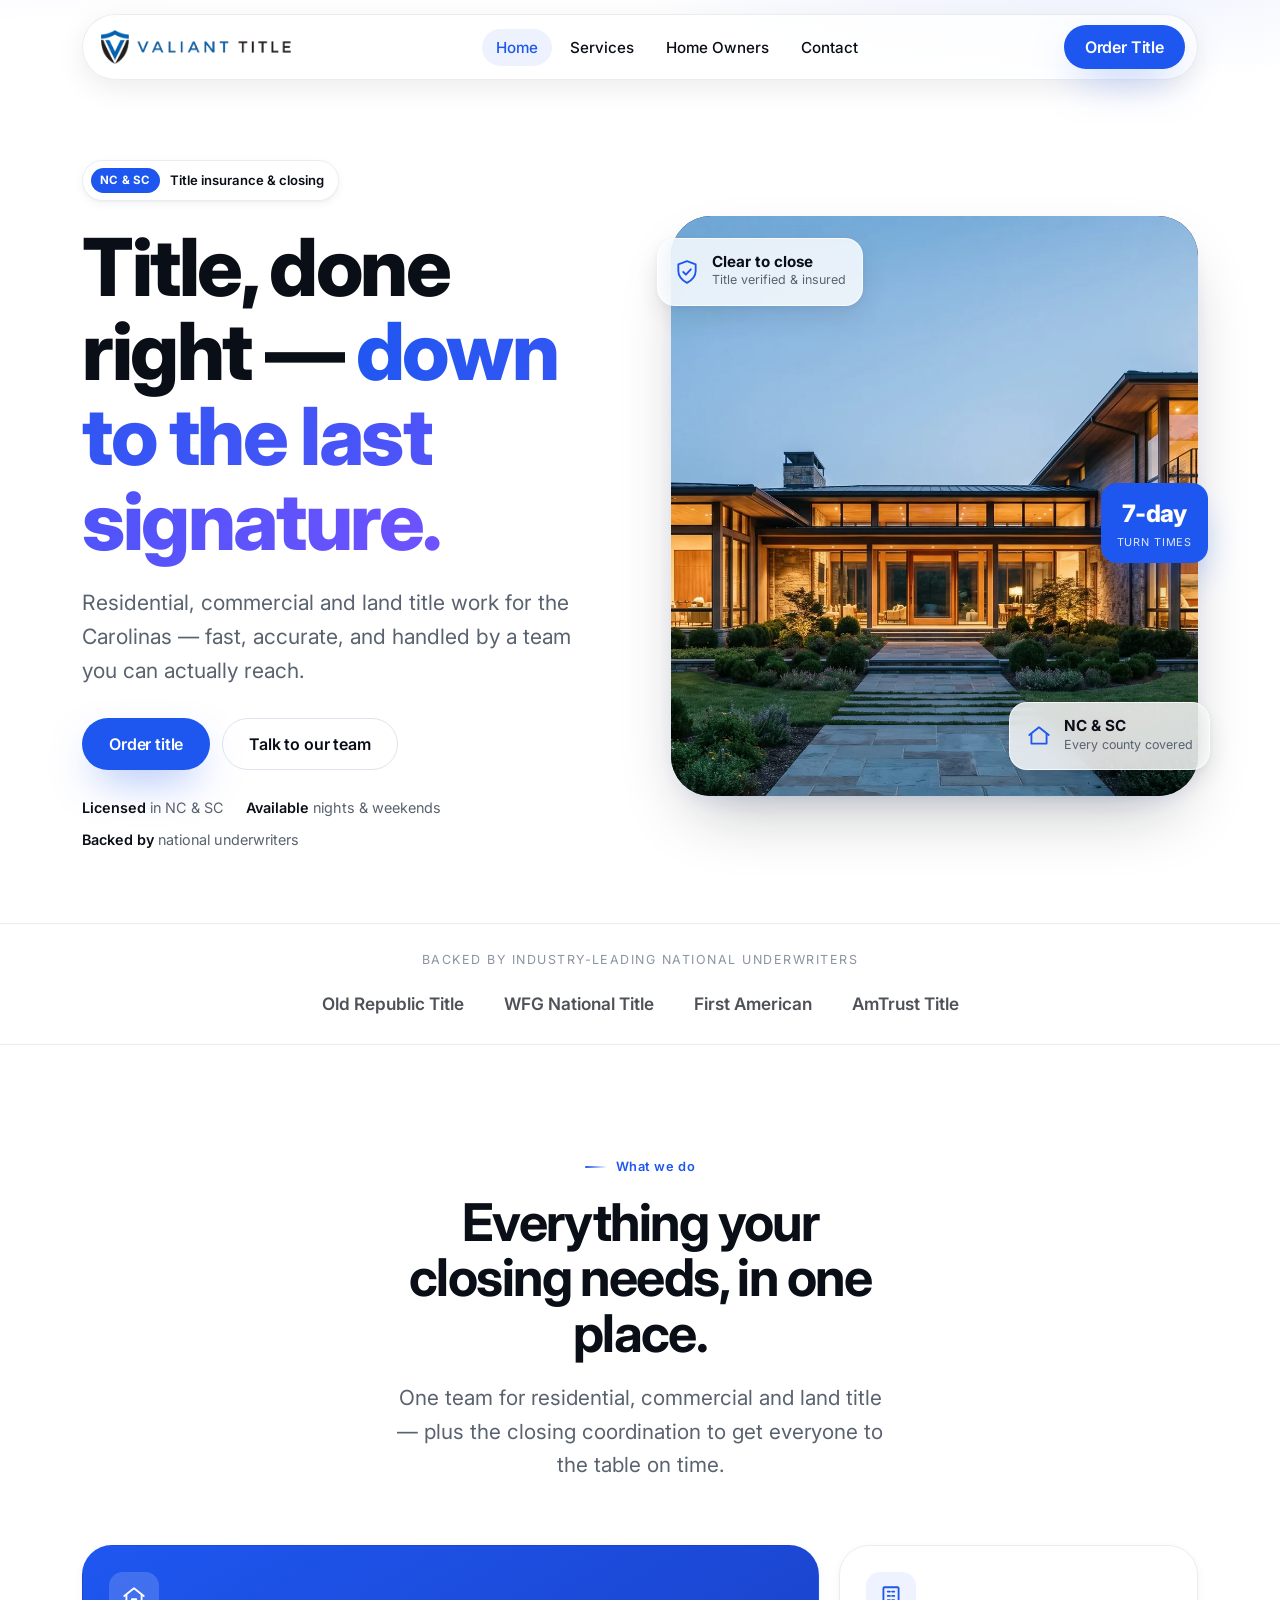
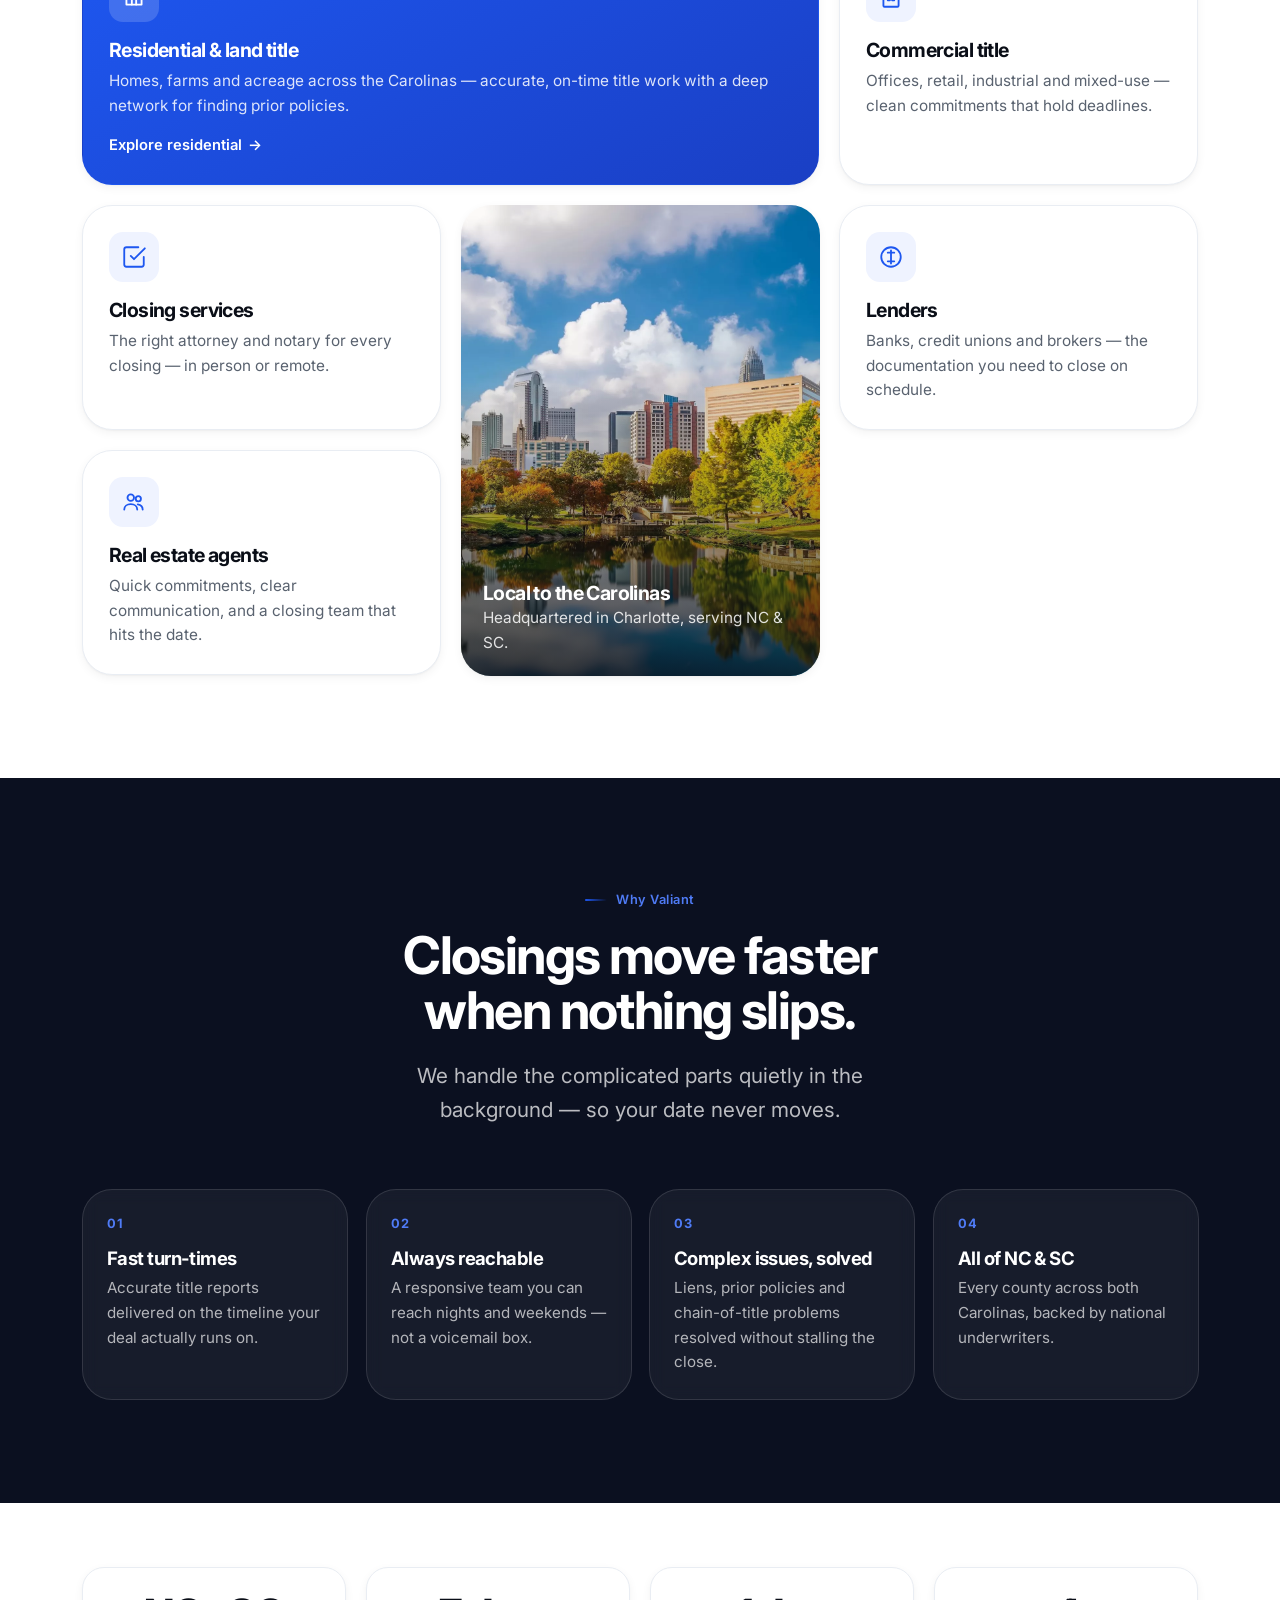
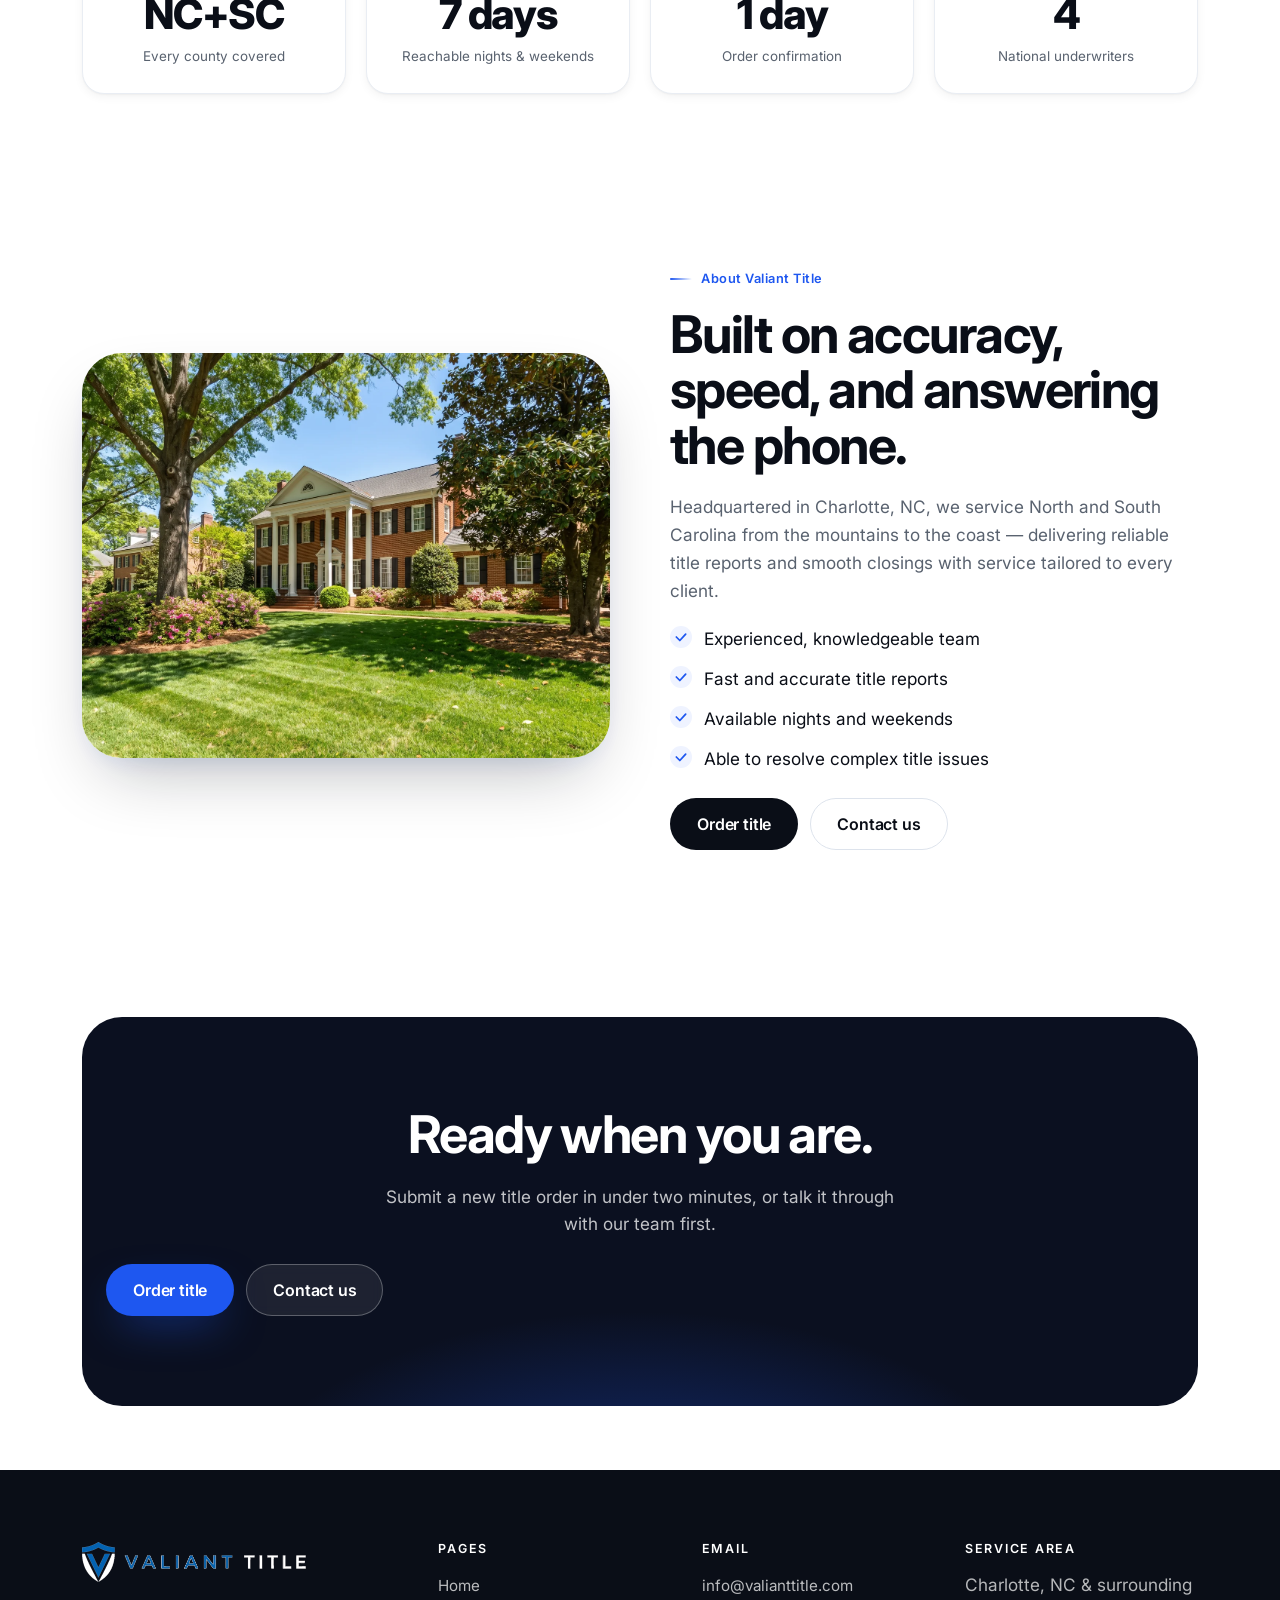
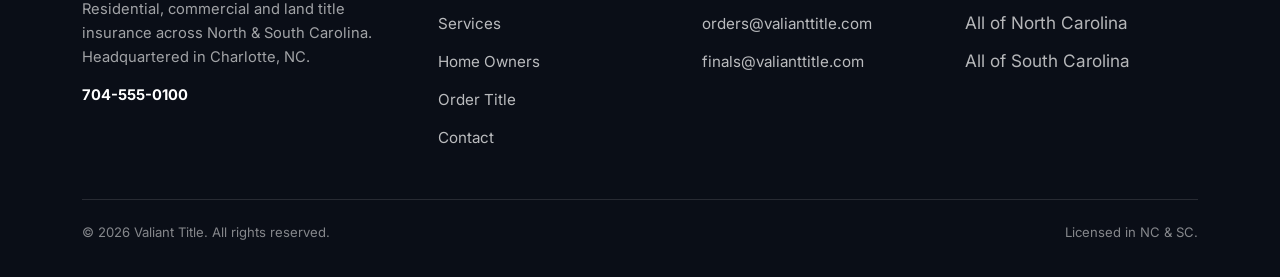
==== commit 8c0ac0c7: "Real logo + Apple-style rebuild" ====
--- a/index.html
+++ b/index.html
@@ -12,7 +12,7 @@
   <meta property="og:url" content="https://valianttitle.com/">
   <meta property="og:image" content="https://valianttitle.com/assets/og-home.jpg">
   <meta name="twitter:card" content="summary_large_image">
-  <link rel="icon" href="assets/favicon.svg" type="image/svg+xml">
+  <link rel="icon" href="assets/favicon.png" type="image/png">
   <link rel="preconnect" href="https://fonts.googleapis.com">
   <link rel="preconnect" href="https://fonts.gstatic.com" crossorigin>
   <link href="https://fonts.googleapis.com/css2?family=Inter:wght@400;500;600;700;800&display=swap" rel="stylesheet">
--- a/styles.css
+++ b/styles.css
@@ -141,8 +141,8 @@
 }
 .site-header.is-scrolled .nav-shell { background: rgba(255,255,255,.9); box-shadow: 0 12px 34px rgba(10,14,23,.12); }
 .brand { display: inline-flex; align-items: center; }
-.brand img { height: 34px; width: auto; }
-@media (min-width:768px){ .brand img { height: 38px; } }
+.brand img { height: 30px; width: auto; }
+@media (min-width:768px){ .brand img { height: 34px; } }
 .nav { display: none; }
 .nav ul { display: flex; align-items: center; gap: 4px; list-style: none; margin: 0; padding: 0; }
 .nav a { color: var(--ink); font-weight: 500; font-size: .95rem; padding: 9px 14px; border-radius: 999px; transition: background .15s ease, color .15s ease; }
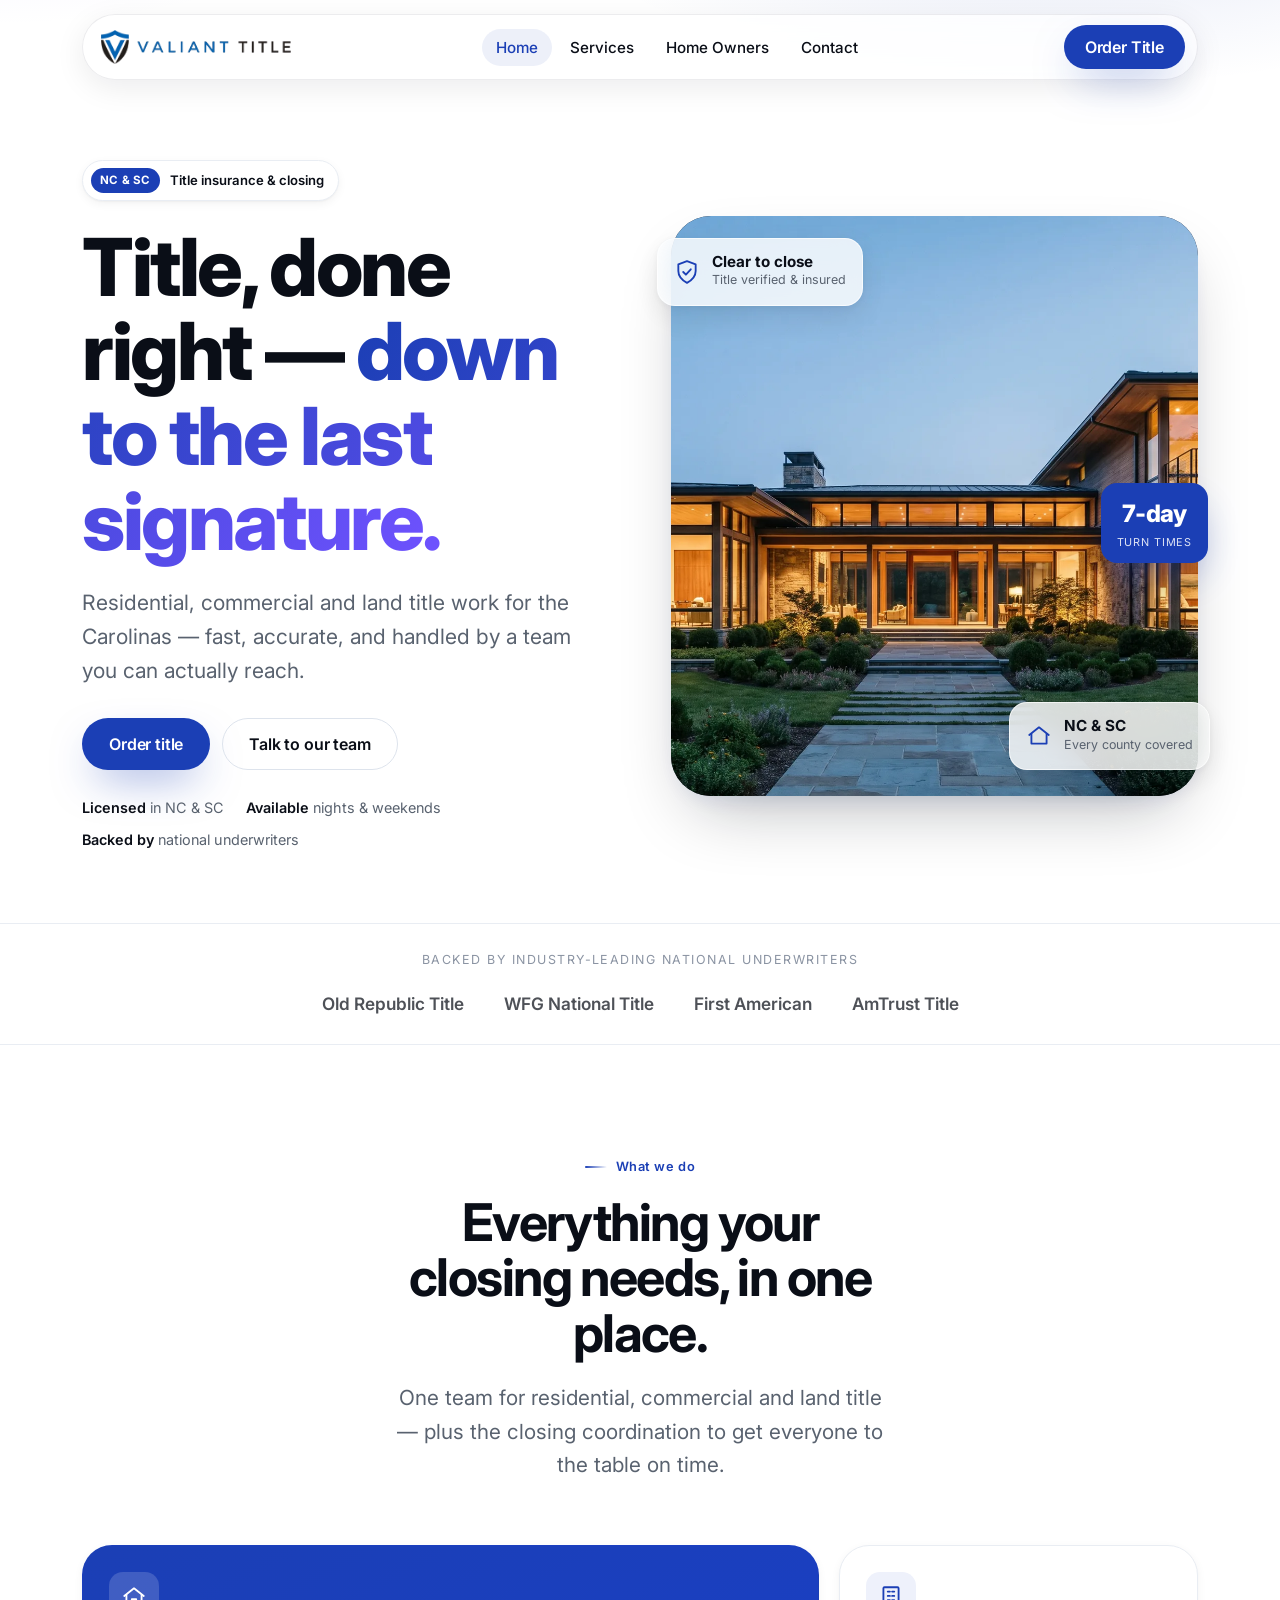
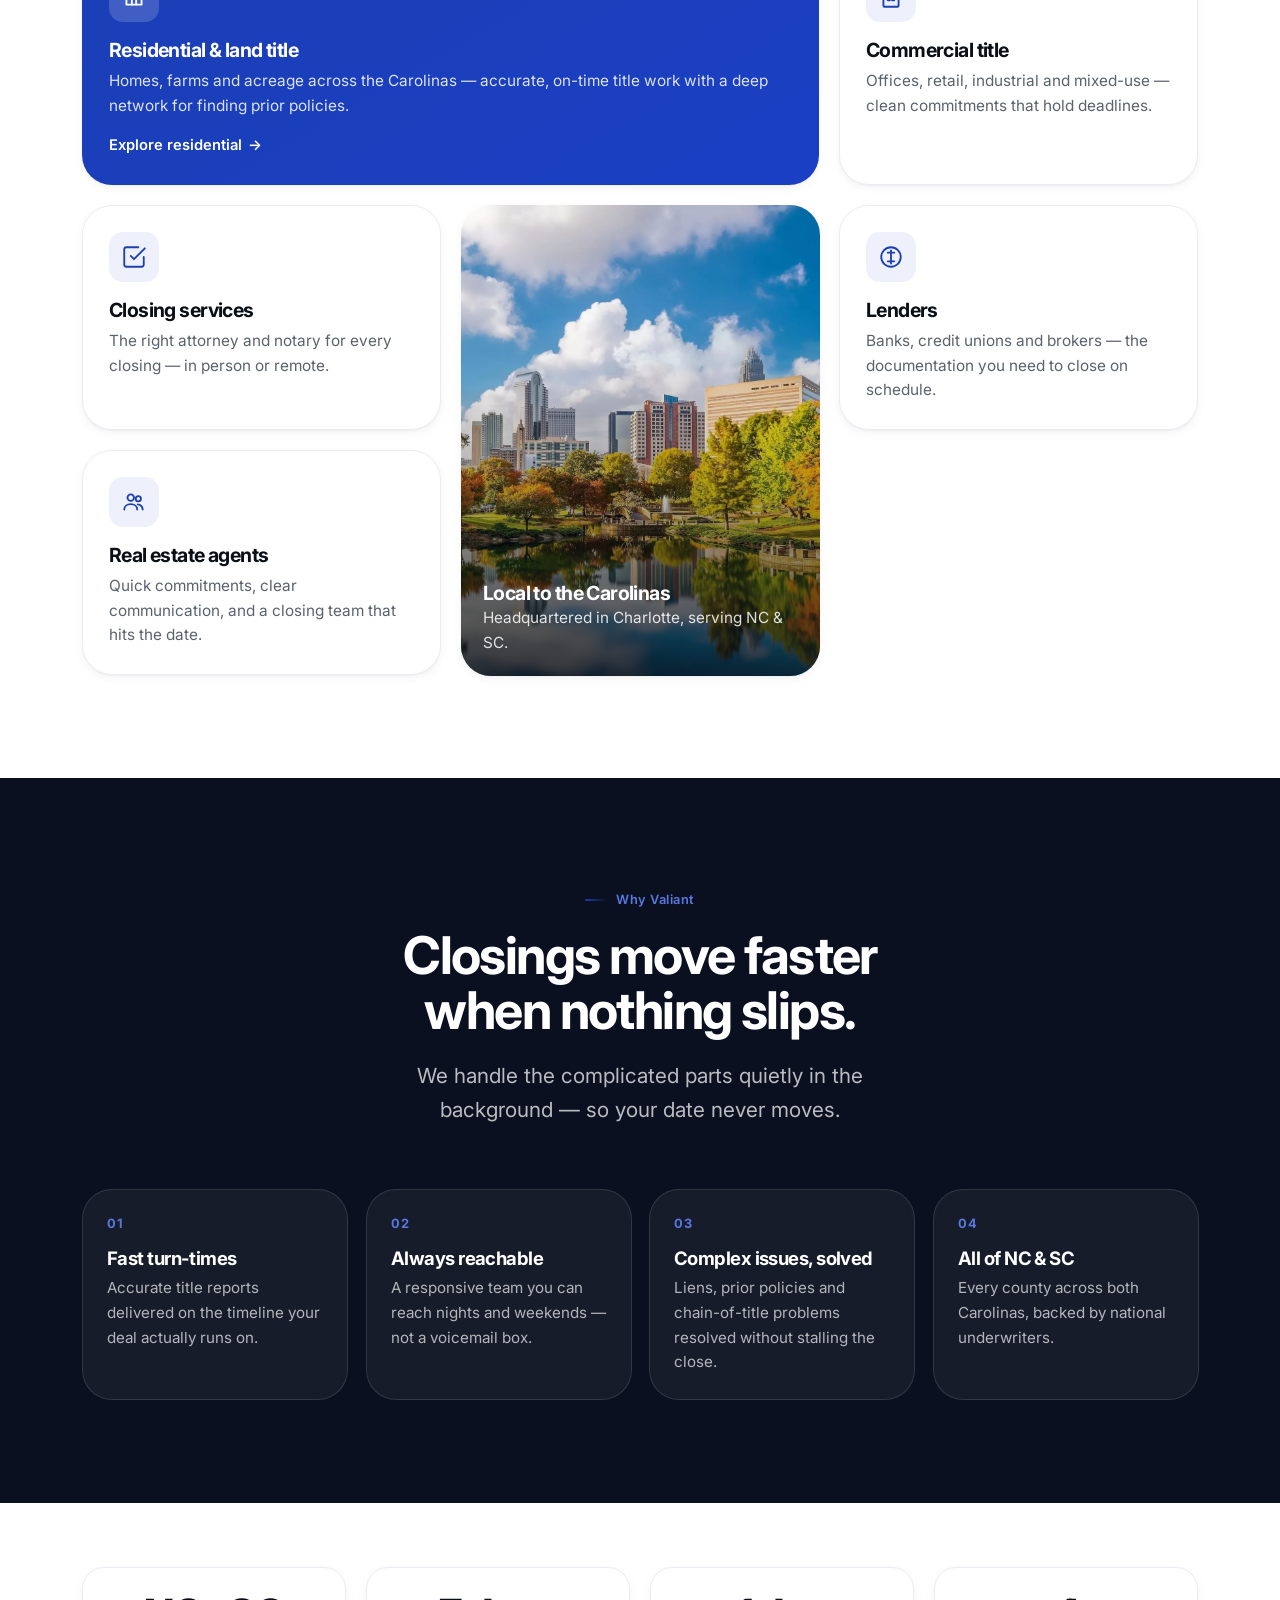
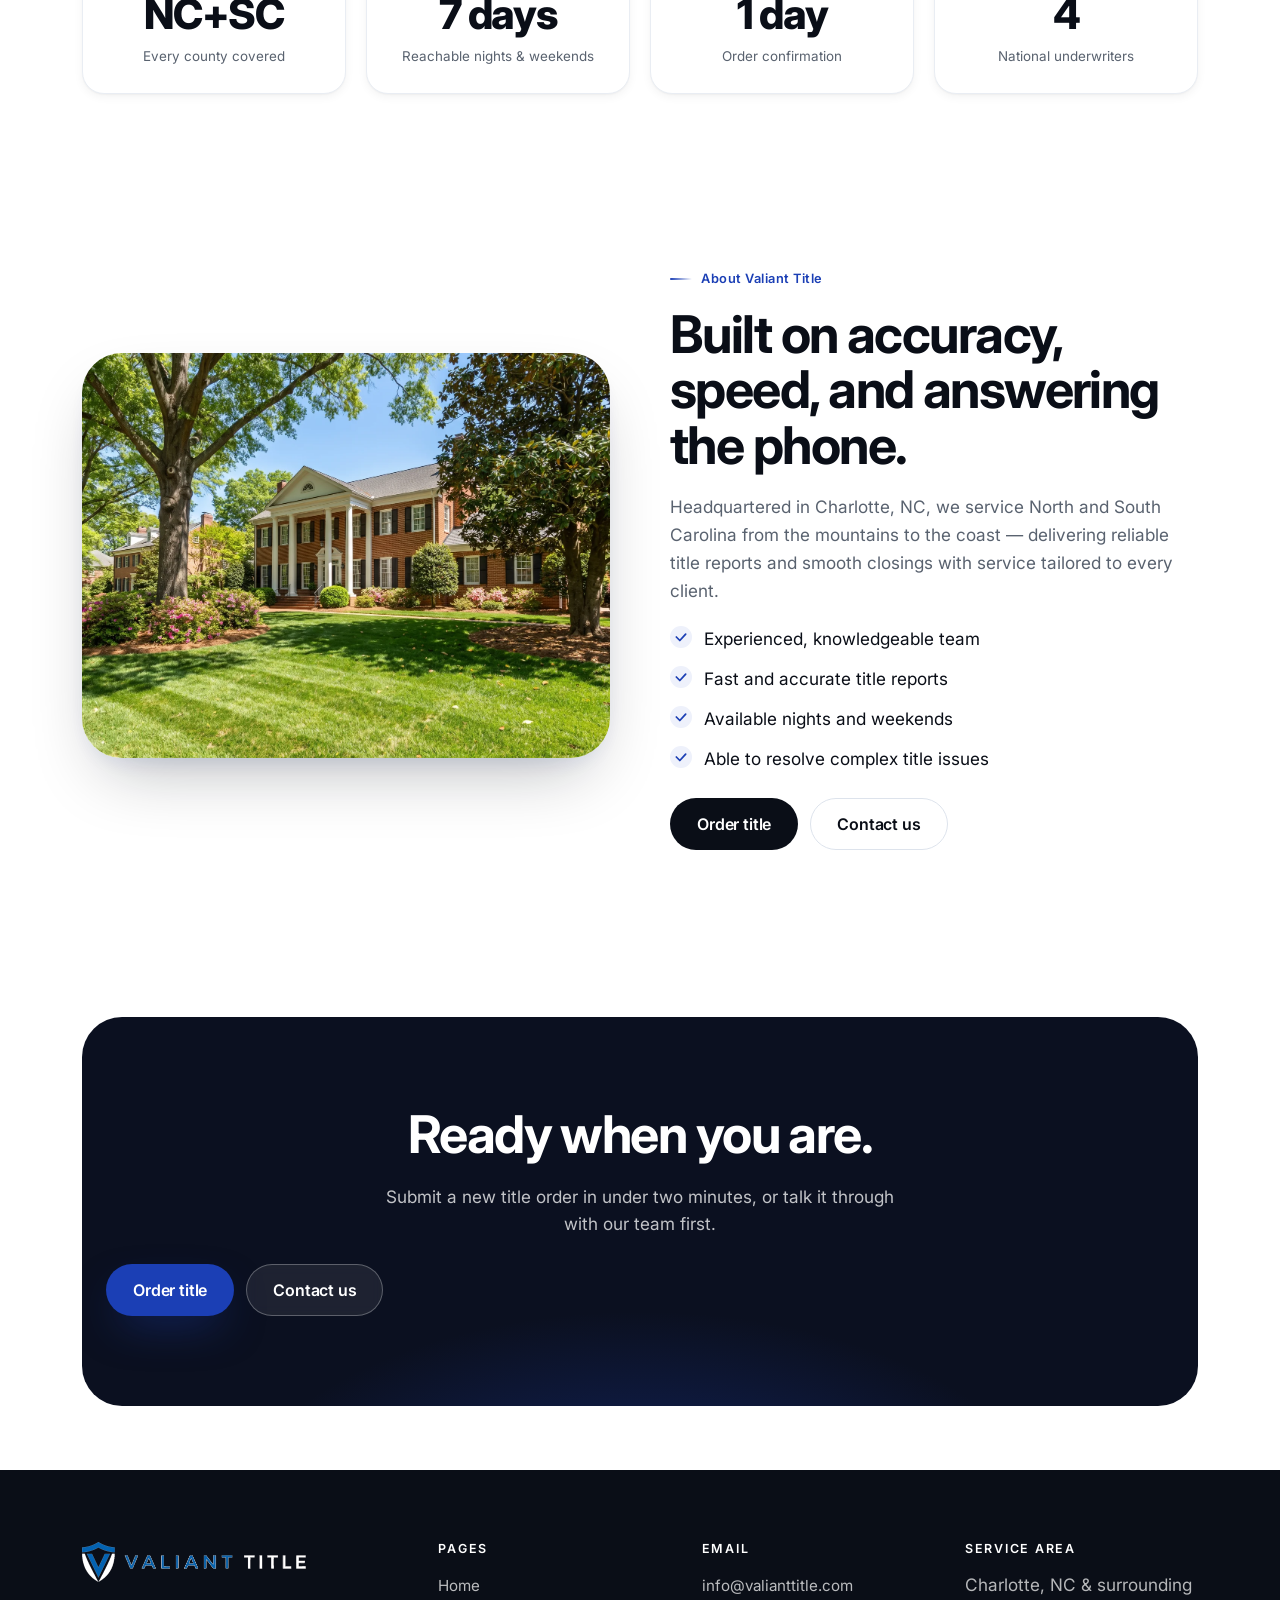
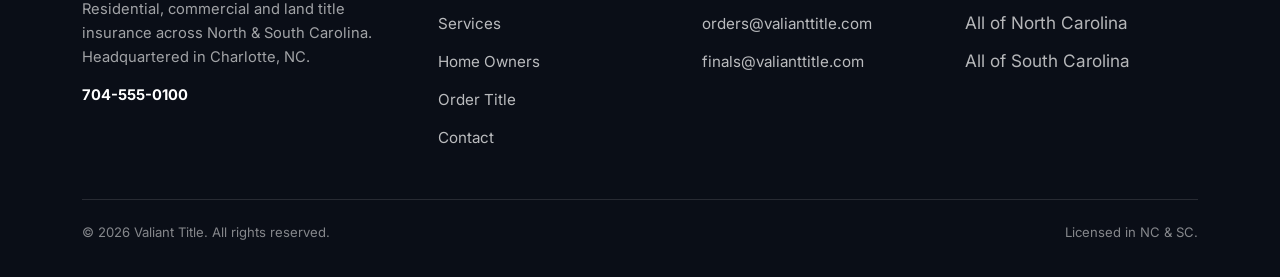
==== commit 96def619: "Darker brand blue" ====
--- a/index.html
+++ b/index.html
@@ -88,12 +88,12 @@
               <img src="assets/hero-home.webp" alt="Modern Carolinas home at twilight with warm interior lights" width="1600" height="1760" fetchpriority="high">
             </div>
             <div class="float-card float-card--tl">
-              <svg width="26" height="26" viewBox="0 0 24 24" fill="none" stroke="#1e57f0" stroke-width="1.7" stroke-linecap="round" stroke-linejoin="round"><path d="M12 2l8 3v6c0 5-3.5 8.5-8 11-4.5-2.5-8-6-8-11V5l8-3z"/><path d="M8.5 12l2.5 2.5 4.5-5"/></svg>
+              <svg width="26" height="26" viewBox="0 0 24 24" fill="none" stroke="#1b3fb5" stroke-width="1.7" stroke-linecap="round" stroke-linejoin="round"><path d="M12 2l8 3v6c0 5-3.5 8.5-8 11-4.5-2.5-8-6-8-11V5l8-3z"/><path d="M8.5 12l2.5 2.5 4.5-5"/></svg>
               <div><b>Clear to close</b><span>Title verified &amp; insured</span></div>
             </div>
             <div class="float-badge"><b>7-day</b><span>turn times</span></div>
             <div class="float-card float-card--br">
-              <svg width="26" height="26" viewBox="0 0 24 24" fill="none" stroke="#1e57f0" stroke-width="1.7" stroke-linecap="round" stroke-linejoin="round"><path d="M3 11l9-7 9 7"/><path d="M5 10v9h14v-9"/></svg>
+              <svg width="26" height="26" viewBox="0 0 24 24" fill="none" stroke="#1b3fb5" stroke-width="1.7" stroke-linecap="round" stroke-linejoin="round"><path d="M3 11l9-7 9 7"/><path d="M5 10v9h14v-9"/></svg>
               <div><b>NC &amp; SC</b><span>Every county covered</span></div>
             </div>
           </div>
--- a/styles.css
+++ b/styles.css
@@ -10,11 +10,11 @@
   --ink-soft:      #141a29;
   --ink-panel:     #0b1020;   /* dark section bg */
 
-  --blue:          #1e57f0;   /* electric royal blue */
-  --blue-600:      #1646cf;
-  --blue-400:      #4f7bf5;
-  --blue-050:      #eff3ff;
-  --blue-100:      #dbe6ff;
+  --blue:          #1b3fb5;   /* deep royal blue */
+  --blue-600:      #142e88;
+  --blue-400:      #5878e0;
+  --blue-050:      #eef1fb;
+  --blue-100:      #d6ddf4;
 
   --muted:         #59626f;
   --muted-2:       #8b94a3;
@@ -29,8 +29,8 @@
 
   --shadow-1: 0 1px 2px rgba(10,14,23,.04), 0 3px 10px rgba(10,14,23,.05);
   --shadow-2: 0 10px 28px rgba(10,14,23,.09), 0 2px 8px rgba(10,14,23,.05);
-  --shadow-float: 0 30px 70px -24px rgba(10,14,23,.32), 0 10px 30px -16px rgba(30,87,240,.20);
-  --shadow-blue: 0 18px 44px -14px rgba(30,87,240,.55);
+  --shadow-float: 0 30px 70px -24px rgba(10,14,23,.32), 0 10px 30px -16px rgba(27,63,181,.20);
+  --shadow-blue: 0 18px 44px -14px rgba(27,63,181,.55);
 
   --font: "Inter", system-ui, -apple-system, "Segoe UI", Roboto, "Helvetica Neue", Arial, sans-serif;
   --header-h: 74px;
@@ -146,7 +146,7 @@
 .nav { display: none; }
 .nav ul { display: flex; align-items: center; gap: 4px; list-style: none; margin: 0; padding: 0; }
 .nav a { color: var(--ink); font-weight: 500; font-size: .95rem; padding: 9px 14px; border-radius: 999px; transition: background .15s ease, color .15s ease; }
-.nav a:hover, .nav a[aria-current="page"] { background: rgba(30,87,240,.08); color: var(--blue); text-decoration: none; }
+.nav a:hover, .nav a[aria-current="page"] { background: rgba(27,63,181,.08); color: var(--blue); text-decoration: none; }
 .nav-cta { display: none; }
 @media (min-width: 980px) { .nav { display: block; } .nav-cta { display: inline-flex; } }
 .nav-toggle {
@@ -180,7 +180,7 @@
 .hero::before {
   content: ""; position: absolute; z-index: 0; inset: -20% -10% auto -10%; height: 620px;
   background:
-    radial-gradient(60% 60% at 78% 8%, rgba(30,87,240,.14) 0%, transparent 60%),
+    radial-gradient(60% 60% at 78% 8%, rgba(27,63,181,.14) 0%, transparent 60%),
     radial-gradient(46% 50% at 8% 4%, rgba(111,82,255,.10) 0%, transparent 60%);
   pointer-events: none;
 }
@@ -277,7 +277,7 @@
 .panel { position: relative; background: var(--ink-panel); color: #fff; overflow: hidden; }
 .panel::before {
   content: ""; position: absolute; inset: -30% -10% auto -10%; height: 560px; pointer-events: none;
-  background: radial-gradient(50% 60% at 50% 0%, rgba(30,87,240,.34) 0%, transparent 62%);
+  background: radial-gradient(50% 60% at 50% 0%, rgba(27,63,181,.34) 0%, transparent 62%);
 }
 .panel h2, .panel h3 { color: #fff; }
 .panel .eyebrow { color: var(--blue-400); }
@@ -316,7 +316,7 @@
 .check li { position: relative; padding-left: 34px; color: var(--ink); }
 .check li::before {
   content: ""; position: absolute; left: 0; top: 1px; width: 22px; height: 22px; border-radius: 999px;
-  background: var(--blue-050) url("data:image/svg+xml;utf8,<svg xmlns='http://www.w3.org/2000/svg' viewBox='0 0 24 24' fill='none' stroke='%231e57f0' stroke-width='3' stroke-linecap='round' stroke-linejoin='round'><polyline points='4 12 10 18 20 7'/></svg>") center / 14px no-repeat;
+  background: var(--blue-050) url("data:image/svg+xml;utf8,<svg xmlns='http://www.w3.org/2000/svg' viewBox='0 0 24 24' fill='none' stroke='%231b3fb5' stroke-width='3' stroke-linecap='round' stroke-linejoin='round'><polyline points='4 12 10 18 20 7'/></svg>") center / 14px no-repeat;
 }
 
 /* ---------- Accordion ---------- */
@@ -345,7 +345,7 @@
   background: #fbfcfe; border: 1px solid var(--line-2); border-radius: 12px; transition: border-color .15s ease, box-shadow .15s ease, background .15s ease;
 }
 .field textarea { min-height: 140px; resize: vertical; }
-.field input:focus, .field select:focus, .field textarea:focus { outline: none; background:#fff; border-color: var(--blue); box-shadow: 0 0 0 4px rgba(30,87,240,.14); }
+.field input:focus, .field select:focus, .field textarea:focus { outline: none; background:#fff; border-color: var(--blue); box-shadow: 0 0 0 4px rgba(27,63,181,.14); }
 .field .hint { font-size: .8rem; color: var(--muted); }
 .form-note { font-size: .84rem; color: var(--muted); background: var(--blue-050); border-radius: 12px; padding: 14px 16px; }
 .form-actions { display: flex; flex-wrap: wrap; align-items: center; gap: 14px; margin-top: 8px; }
@@ -355,7 +355,7 @@
   position: relative; overflow: hidden; border-radius: var(--radius-2xl);
   background: var(--ink-panel); color: #fff; text-align: center; padding: clamp(48px, 7vw, 92px) 24px;
 }
-.cta::before { content: ""; position: absolute; inset: auto -10% -40% -10%; height: 480px; background: radial-gradient(50% 80% at 50% 100%, rgba(30,87,240,.5) 0%, transparent 65%); }
+.cta::before { content: ""; position: absolute; inset: auto -10% -40% -10%; height: 480px; background: radial-gradient(50% 80% at 50% 100%, rgba(27,63,181,.5) 0%, transparent 65%); }
 .cta > * { position: relative; z-index: 1; }
 .cta h2 { color: #fff; }
 .cta p { color: rgba(255,255,255,.75); max-width: 48ch; margin-inline: auto; }
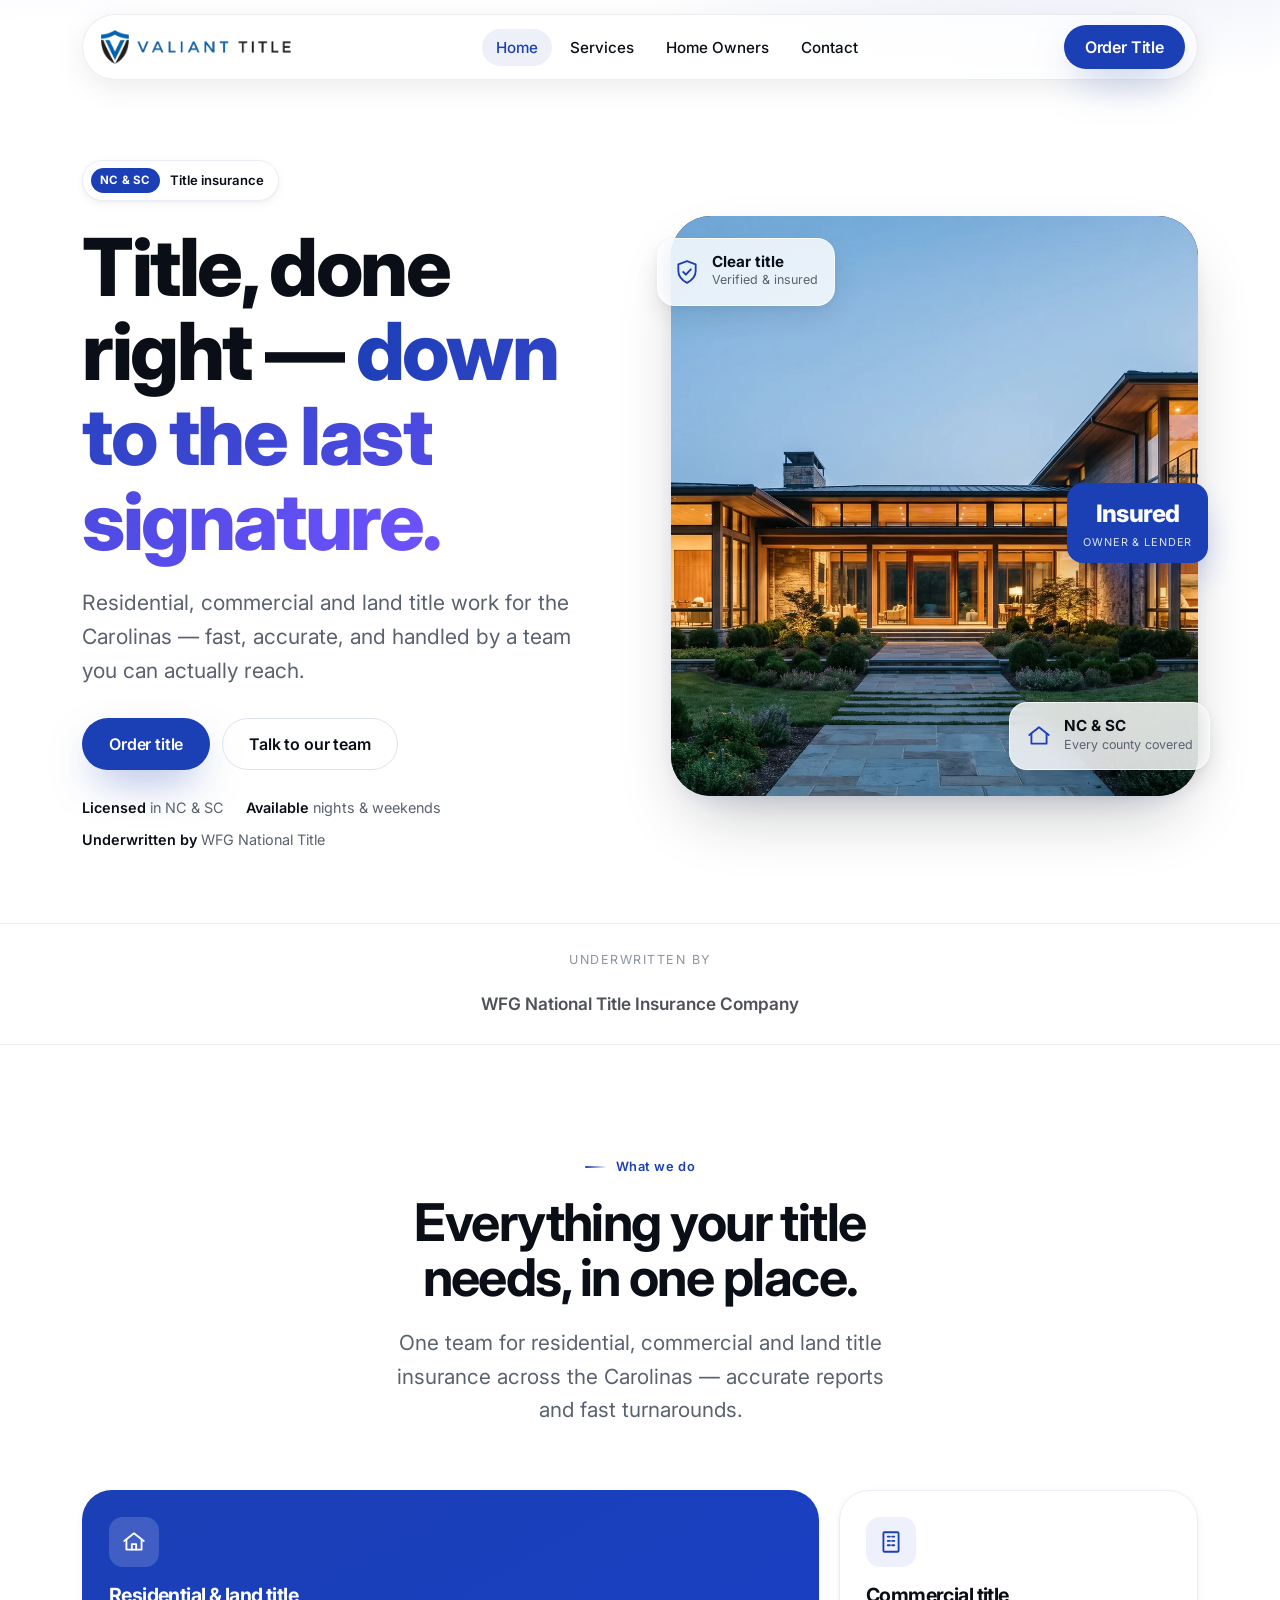
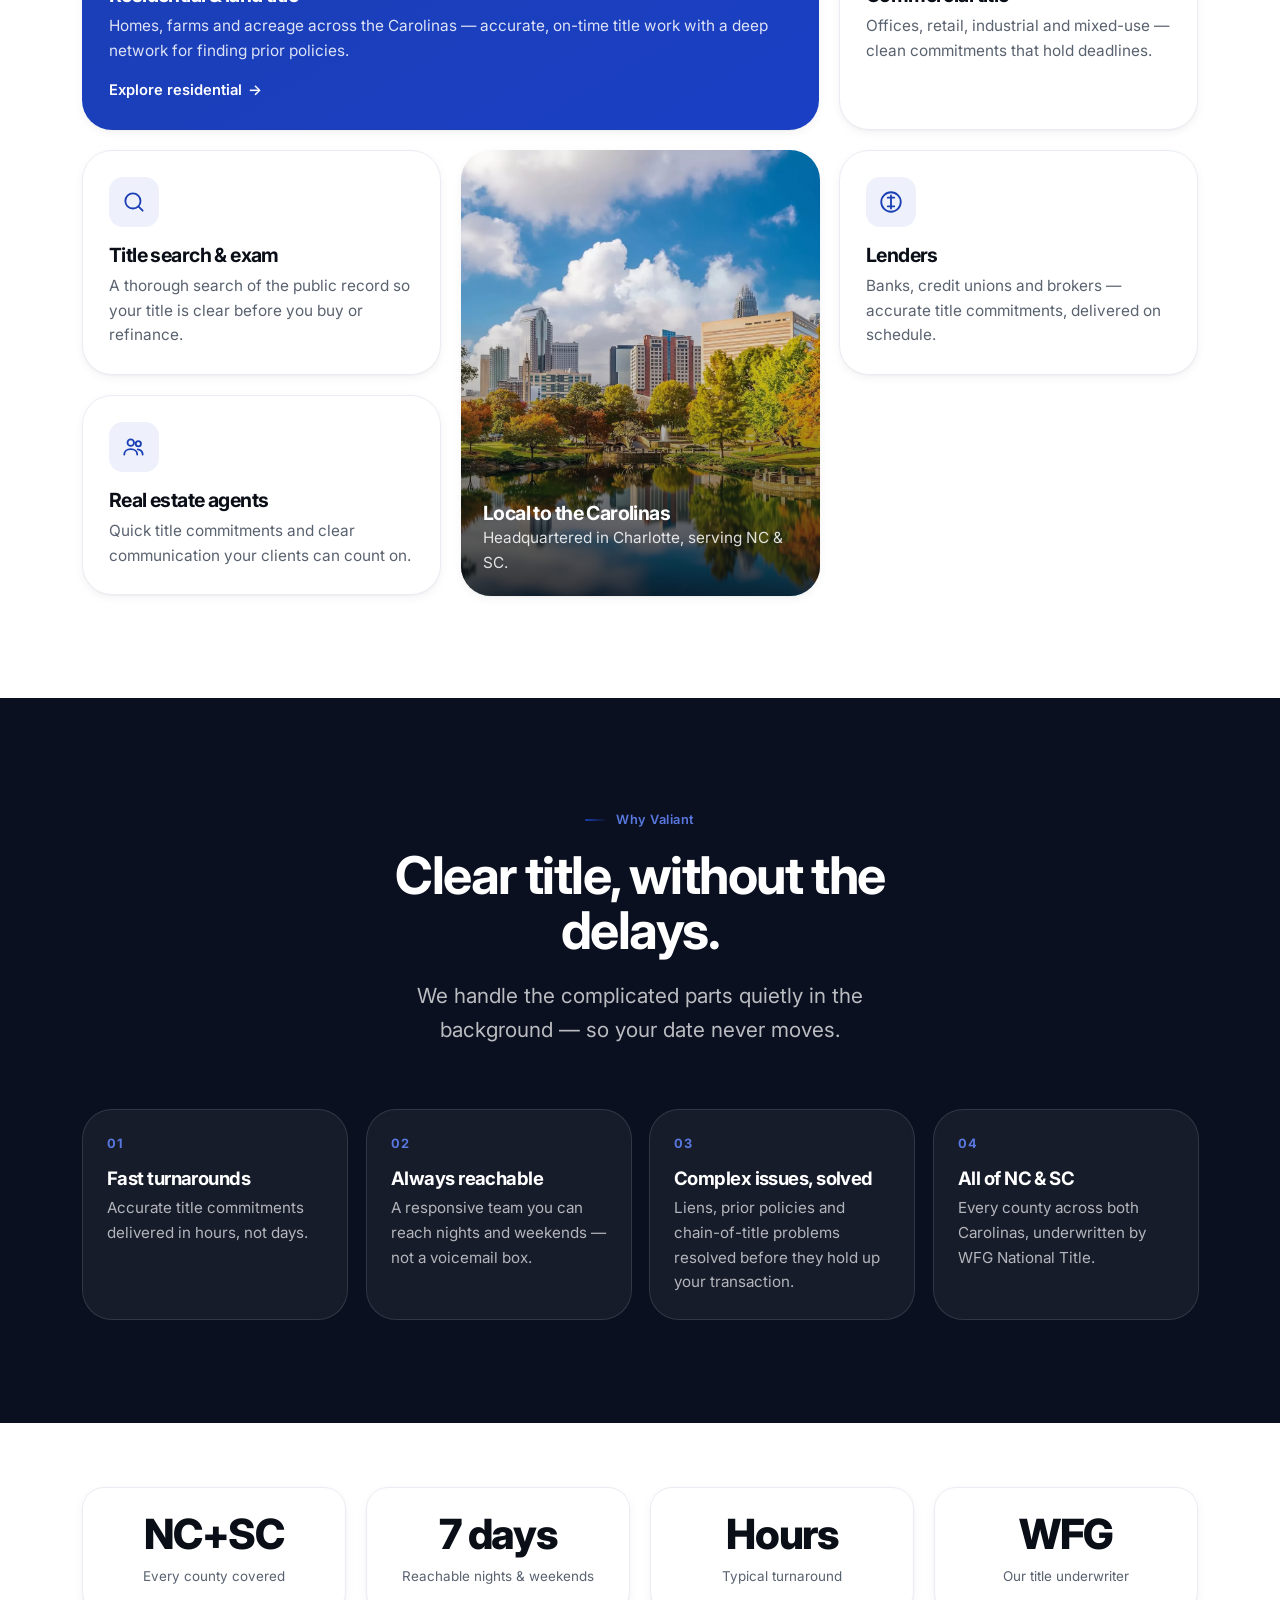
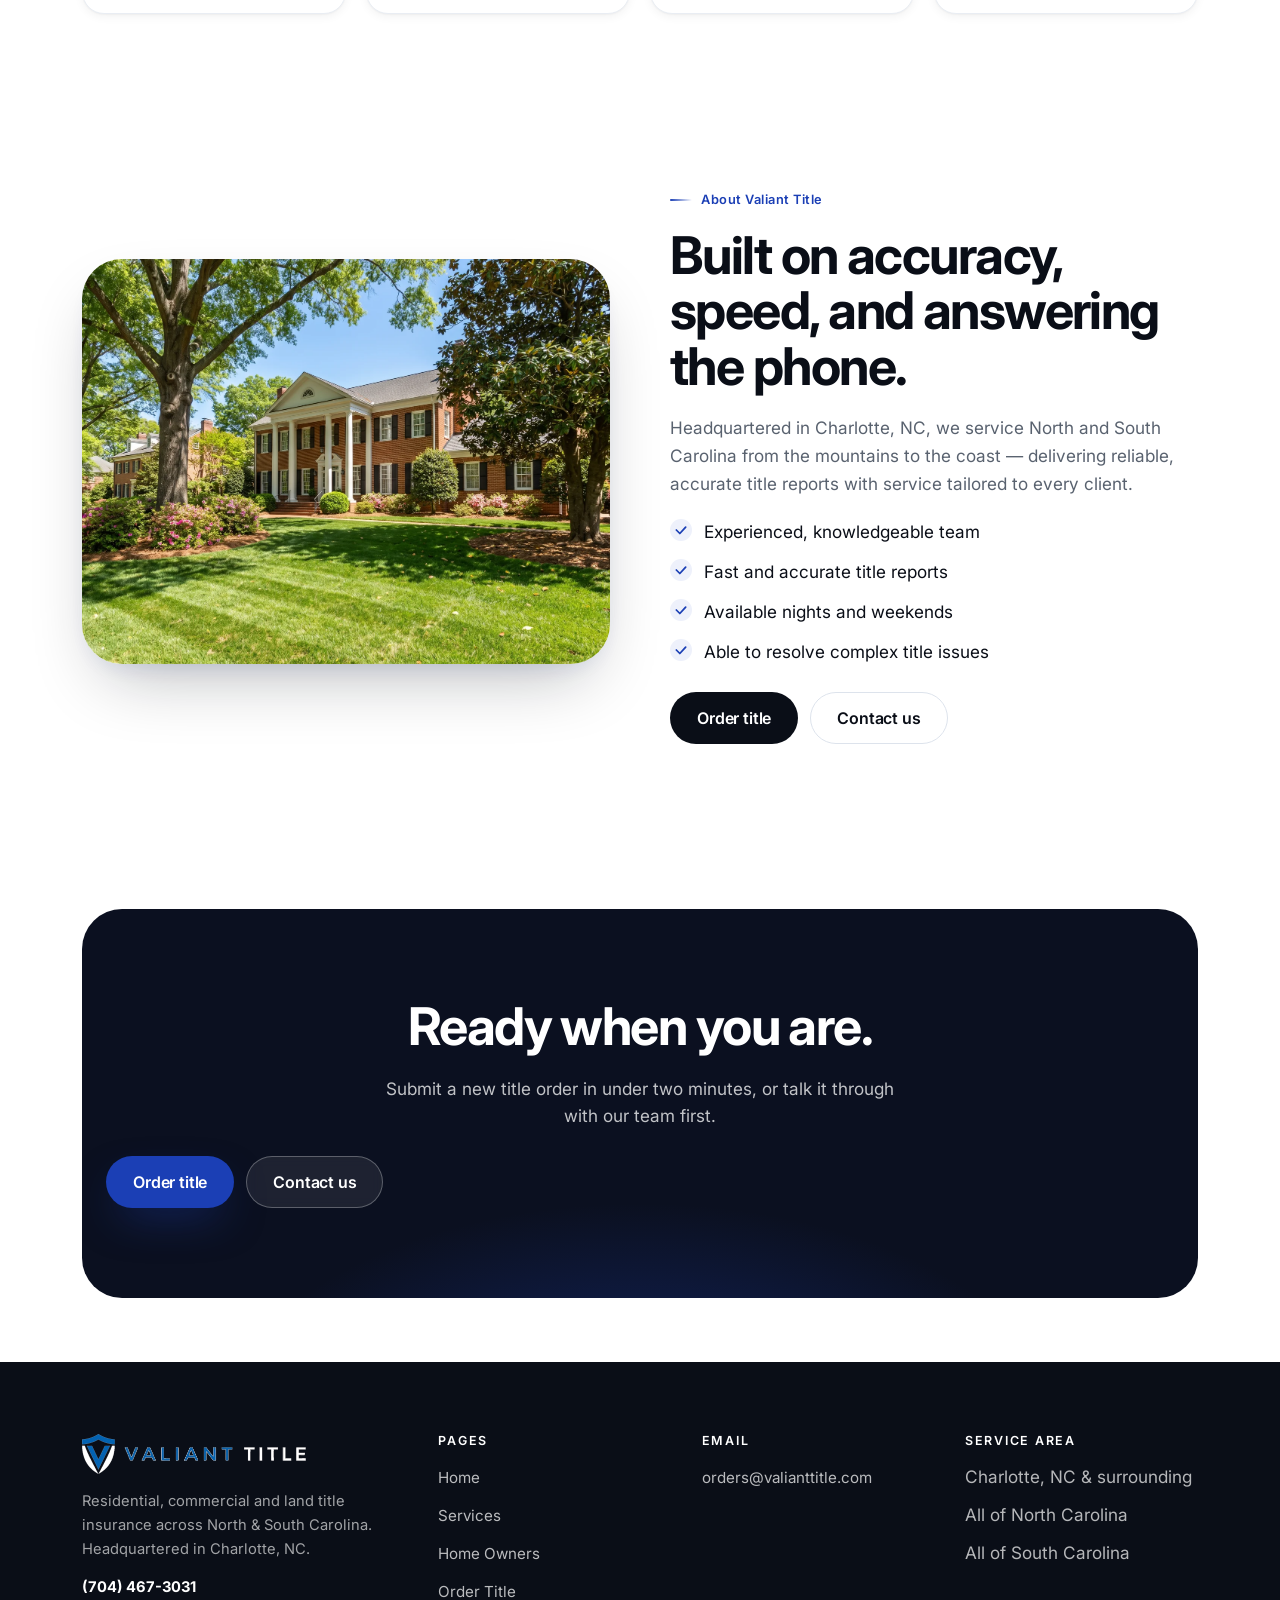
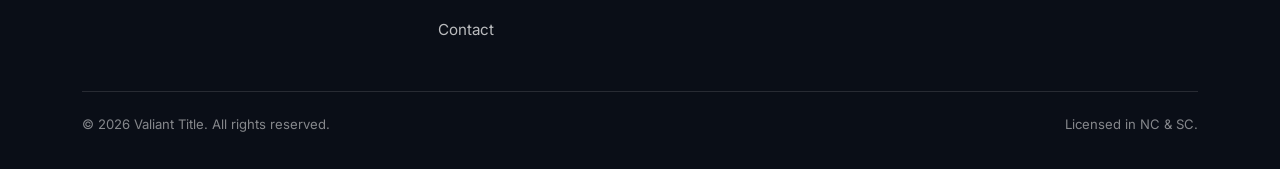
==== commit 3b30e0e1: "Real phone + email" ====
--- a/index.html
+++ b/index.html
@@ -3,12 +3,12 @@
 <head>
   <meta charset="UTF-8">
   <meta name="viewport" content="width=device-width, initial-scale=1, viewport-fit=cover">
-  <title>Valiant Title — Title Insurance &amp; Closing Services in NC &amp; SC</title>
-  <meta name="description" content="Residential, commercial and land title insurance for North and South Carolina. Fast, accurate closings with a team you can reach nights and weekends. Headquartered in Charlotte, NC.">
+  <title>Valiant Title — Title Insurance in NC &amp; SC</title>
+  <meta name="description" content="Residential, commercial and land title insurance for North and South Carolina. Fast, accurate title work from a team you can reach nights and weekends. Headquartered in Charlotte, NC.">
   <link rel="canonical" href="https://valianttitle.com/">
   <meta property="og:type" content="website">
-  <meta property="og:title" content="Valiant Title — Title Insurance & Closing Services in NC & SC">
-  <meta property="og:description" content="Fast, accurate title insurance and closings across the Carolinas.">
+  <meta property="og:title" content="Valiant Title — Title Insurance in NC & SC">
+  <meta property="og:description" content="Fast, accurate title insurance across the Carolinas.">
   <meta property="og:url" content="https://valianttitle.com/">
   <meta property="og:image" content="https://valianttitle.com/assets/og-home.jpg">
   <meta name="twitter:card" content="summary_large_image">
@@ -18,7 +18,7 @@
   <link href="https://fonts.googleapis.com/css2?family=Inter:wght@400;500;600;700;800&display=swap" rel="stylesheet">
   <link rel="stylesheet" href="styles.css">
   <script type="application/ld+json">
-  {"@context":"https://schema.org","@type":"LocalBusiness","name":"Valiant Title","url":"https://valianttitle.com/","telephone":"+1-704-555-0100","email":"info@valianttitle.com","address":{"@type":"PostalAddress","addressLocality":"Charlotte","addressRegion":"NC","addressCountry":"US"},"areaServed":["North Carolina","South Carolina"],"description":"Residential, commercial and land title insurance and closing services across the Carolinas."}
+  {"@context":"https://schema.org","@type":"LocalBusiness","name":"Valiant Title","url":"https://valianttitle.com/","telephone":"+1-704-467-3031","email":"orders@valianttitle.com","address":{"@type":"PostalAddress","addressLocality":"Charlotte","addressRegion":"NC","addressCountry":"US"},"areaServed":["North Carolina","South Carolina"],"description":"Residential, commercial and land title insurance across the Carolinas."}
   </script>
 </head>
 <body>
@@ -57,7 +57,7 @@
       </ul>
       <div class="m-menu__foot">
         <a class="btn btn--primary" href="order-title.html">Order Title</a>
-        <p class="m-menu__contact">Call <a href="tel:+17045550100">704-555-0100</a> &middot; <a href="mailto:info@valianttitle.com">info@valianttitle.com</a></p>
+        <p class="m-menu__contact">Call <a href="tel:+17044673031">(704) 467-3031</a> &middot; <a href="mailto:orders@valianttitle.com">orders@valianttitle.com</a></p>
       </div>
     </div>
   </div>
@@ -69,7 +69,7 @@
       <div class="container">
         <div class="hero__grid">
           <div data-reveal>
-            <span class="hero__kicker"><b>NC &amp; SC</b> Title insurance &amp; closing</span>
+            <span class="hero__kicker"><b>NC &amp; SC</b> Title insurance</span>
             <h1>Title, done right — <span class="grad">down to the last signature.</span></h1>
             <p class="hero__lead">Residential, commercial and land title work for the Carolinas — fast, accurate, and handled by a team you can actually reach.</p>
             <div class="hero__cta btn-row">
@@ -79,7 +79,7 @@
             <div class="hero__meta">
               <span><b>Licensed</b> in NC &amp; SC</span>
               <span><b>Available</b> nights &amp; weekends</span>
-              <span><b>Backed by</b> national underwriters</span>
+              <span><b>Underwritten by</b> WFG National Title</span>
             </div>
           </div>
 
@@ -89,9 +89,9 @@
             </div>
             <div class="float-card float-card--tl">
               <svg width="26" height="26" viewBox="0 0 24 24" fill="none" stroke="#1b3fb5" stroke-width="1.7" stroke-linecap="round" stroke-linejoin="round"><path d="M12 2l8 3v6c0 5-3.5 8.5-8 11-4.5-2.5-8-6-8-11V5l8-3z"/><path d="M8.5 12l2.5 2.5 4.5-5"/></svg>
-              <div><b>Clear to close</b><span>Title verified &amp; insured</span></div>
-            </div>
-            <div class="float-badge"><b>7-day</b><span>turn times</span></div>
+              <div><b>Clear title</b><span>Verified &amp; insured</span></div>
+            </div>
+            <div class="float-badge"><b>Insured</b><span>Owner &amp; lender</span></div>
             <div class="float-card float-card--br">
               <svg width="26" height="26" viewBox="0 0 24 24" fill="none" stroke="#1b3fb5" stroke-width="1.7" stroke-linecap="round" stroke-linejoin="round"><path d="M3 11l9-7 9 7"/><path d="M5 10v9h14v-9"/></svg>
               <div><b>NC &amp; SC</b><span>Every county covered</span></div>
@@ -105,11 +105,8 @@
     <div class="trust">
       <div class="container">
         <div class="trust__inner" data-reveal>
-          <span class="trust__label">Backed by industry-leading national underwriters</span>
-          <span class="trust__name">Old Republic Title</span>
-          <span class="trust__name">WFG National Title</span>
-          <span class="trust__name">First American</span>
-          <span class="trust__name">AmTrust Title</span>
+          <span class="trust__label">Underwritten by</span>
+          <span class="trust__name">WFG National Title Insurance Company</span>
         </div>
       </div>
     </div>
@@ -119,8 +116,8 @@
       <div class="container">
         <div class="section-head center" data-reveal>
           <p class="eyebrow">What we do</p>
-          <h2>Everything your closing needs, in one place.</h2>
-          <p class="lead">One team for residential, commercial and land title — plus the closing coordination to get everyone to the table on time.</p>
+          <h2>Everything your title needs, in one place.</h2>
+          <p class="lead">One team for residential, commercial and land title insurance across the Carolinas — accurate reports and fast turnarounds.</p>
         </div>
 
         <div class="bento">
@@ -137,10 +134,10 @@
             <p>Offices, retail, industrial and mixed-use — clean commitments that hold deadlines.</p>
           </a>
 
-          <a class="tile" href="services.html#closing" data-tilt data-reveal data-reveal-d="2">
-            <span class="tile__icon"><svg viewBox="0 0 24 24" fill="none" stroke="currentColor" stroke-width="1.7" stroke-linecap="round" stroke-linejoin="round"><path d="M9 11l3 3L22 4"/><path d="M21 12v7a2 2 0 0 1-2 2H5a2 2 0 0 1-2-2V5a2 2 0 0 1 2-2h11"/></svg></span>
-            <h3>Closing services</h3>
-            <p>The right attorney and notary for every closing — in person or remote.</p>
+          <a class="tile" href="services.html#search" data-tilt data-reveal data-reveal-d="2">
+            <span class="tile__icon"><svg viewBox="0 0 24 24" fill="none" stroke="currentColor" stroke-width="1.7" stroke-linecap="round" stroke-linejoin="round"><circle cx="11" cy="11" r="7"/><path d="m20 20-3.5-3.5"/></svg></span>
+            <h3>Title search &amp; exam</h3>
+            <p>A thorough search of the public record so your title is clear before you buy or refinance.</p>
           </a>
 
           <a class="tile tile--image tile--tall" href="services.html" data-reveal data-reveal-d="1">
@@ -151,13 +148,13 @@
           <a class="tile" href="services.html#lenders" data-tilt data-reveal data-reveal-d="2">
             <span class="tile__icon"><svg viewBox="0 0 24 24" fill="none" stroke="currentColor" stroke-width="1.7" stroke-linecap="round" stroke-linejoin="round"><circle cx="12" cy="12" r="9"/><path d="M9 8h6M9 16h6M12 6v12"/></svg></span>
             <h3>Lenders</h3>
-            <p>Banks, credit unions and brokers — the documentation you need to close on schedule.</p>
+            <p>Banks, credit unions and brokers — accurate title commitments, delivered on schedule.</p>
           </a>
 
           <a class="tile" href="services.html" data-tilt data-reveal data-reveal-d="3">
             <span class="tile__icon"><svg viewBox="0 0 24 24" fill="none" stroke="currentColor" stroke-width="1.7" stroke-linecap="round" stroke-linejoin="round"><circle cx="9" cy="8" r="3"/><circle cx="16" cy="9" r="2.4"/><path d="M3 19c0-3 2.5-5 6-5s6 2 6 5"/><path d="M15.5 14.2c2.4.4 4.5 2 4.5 4.8"/></svg></span>
             <h3>Real estate agents</h3>
-            <p>Quick commitments, clear communication, and a closing team that hits the date.</p>
+            <p>Quick title commitments and clear communication your clients can count on.</p>
           </a>
         </div>
       </div>
@@ -168,14 +165,14 @@
       <div class="container">
         <div class="section-head center" data-reveal>
           <p class="eyebrow">Why Valiant</p>
-          <h2>Closings move faster when nothing slips.</h2>
+          <h2>Clear title, without the delays.</h2>
           <p class="lead">We handle the complicated parts quietly in the background — so your date never moves.</p>
         </div>
         <div class="glass-grid">
-          <div class="glass" data-reveal><div class="glass__num">01</div><h3>Fast turn-times</h3><p>Accurate title reports delivered on the timeline your deal actually runs on.</p></div>
+          <div class="glass" data-reveal><div class="glass__num">01</div><h3>Fast turnarounds</h3><p>Accurate title commitments delivered in hours, not days.</p></div>
           <div class="glass" data-reveal data-reveal-d="1"><div class="glass__num">02</div><h3>Always reachable</h3><p>A responsive team you can reach nights and weekends — not a voicemail box.</p></div>
-          <div class="glass" data-reveal data-reveal-d="2"><div class="glass__num">03</div><h3>Complex issues, solved</h3><p>Liens, prior policies and chain-of-title problems resolved without stalling the close.</p></div>
-          <div class="glass" data-reveal data-reveal-d="3"><div class="glass__num">04</div><h3>All of NC &amp; SC</h3><p>Every county across both Carolinas, backed by national underwriters.</p></div>
+          <div class="glass" data-reveal data-reveal-d="2"><div class="glass__num">03</div><h3>Complex issues, solved</h3><p>Liens, prior policies and chain-of-title problems resolved before they hold up your transaction.</p></div>
+          <div class="glass" data-reveal data-reveal-d="3"><div class="glass__num">04</div><h3>All of NC &amp; SC</h3><p>Every county across both Carolinas, underwritten by WFG National Title.</p></div>
         </div>
       </div>
     </section>
@@ -186,8 +183,8 @@
         <div class="stats">
           <div class="stat" data-reveal><b>NC+SC</b><span>Every county covered</span></div>
           <div class="stat" data-reveal data-reveal-d="1"><b>7&nbsp;days</b><span>Reachable nights &amp; weekends</span></div>
-          <div class="stat" data-reveal data-reveal-d="2"><b>1&nbsp;day</b><span>Order confirmation</span></div>
-          <div class="stat" data-reveal data-reveal-d="3"><b>4</b><span>National underwriters</span></div>
+          <div class="stat" data-reveal data-reveal-d="2"><b>Hours</b><span>Typical turnaround</span></div>
+          <div class="stat" data-reveal data-reveal-d="3"><b>WFG</b><span>Our title underwriter</span></div>
         </div>
       </div>
     </section>
@@ -200,7 +197,7 @@
           <div data-reveal data-reveal-d="1">
             <p class="eyebrow">About Valiant Title</p>
             <h2>Built on accuracy, speed, and answering the phone.</h2>
-            <p class="muted">Headquartered in Charlotte, NC, we service North and South Carolina from the mountains to the coast — delivering reliable title reports and smooth closings with service tailored to every client.</p>
+            <p class="muted">Headquartered in Charlotte, NC, we service North and South Carolina from the mountains to the coast — delivering reliable, accurate title reports with service tailored to every client.</p>
             <ul class="check">
               <li>Experienced, knowledgeable team</li>
               <li>Fast and accurate title reports</li>
@@ -238,7 +235,7 @@
         <div class="footer__brand">
           <img src="assets/valiant-logo-light.png" alt="Valiant Title">
           <p>Residential, commercial and land title insurance across North &amp; South Carolina. Headquartered in Charlotte, NC.</p>
-          <p><strong style="color:#fff;">704-555-0100</strong></p>
+          <p><strong style="color:#fff;">(704) 467-3031</strong></p>
         </div>
         <div>
           <h4>Pages</h4>
@@ -253,9 +250,7 @@
         <div>
           <h4>Email</h4>
           <ul>
-            <li><a href="mailto:info@valianttitle.com">info@valianttitle.com</a></li>
             <li><a href="mailto:orders@valianttitle.com">orders@valianttitle.com</a></li>
-            <li><a href="mailto:finals@valianttitle.com">finals@valianttitle.com</a></li>
           </ul>
         </div>
         <div>
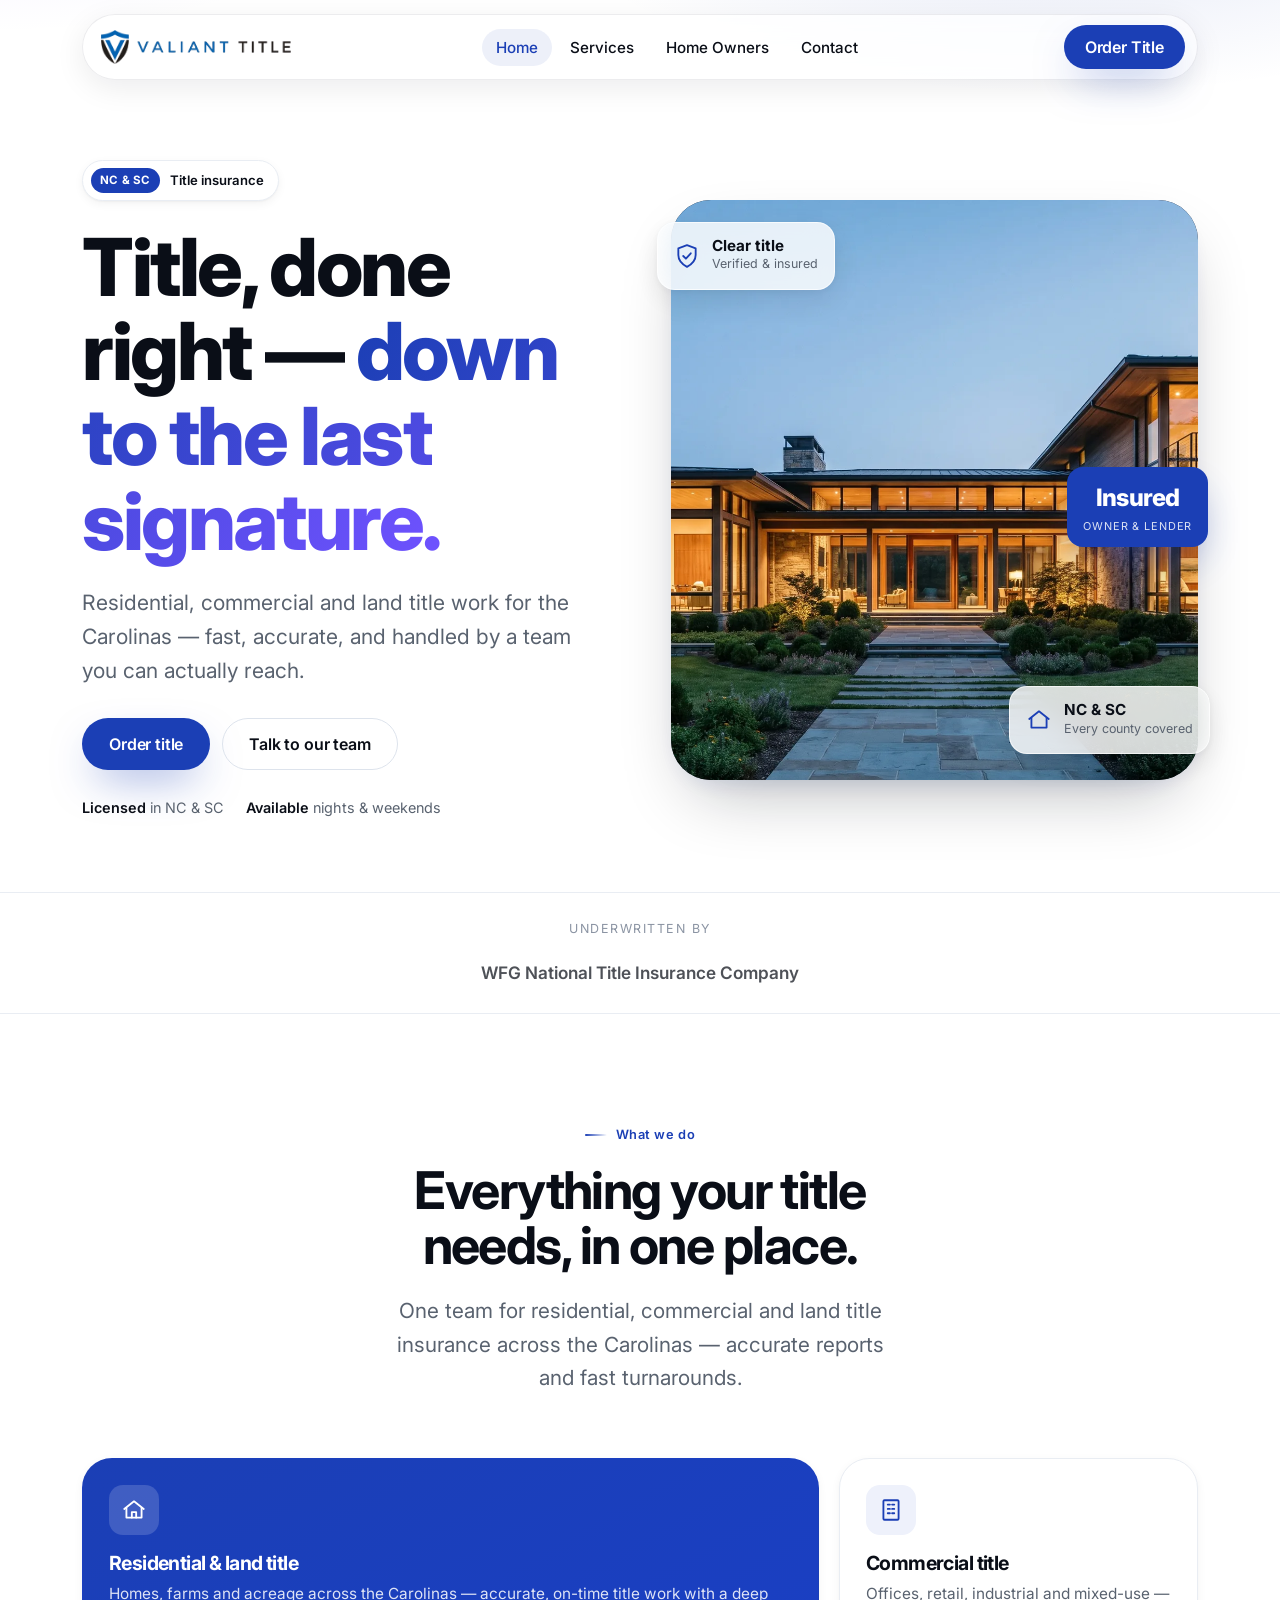
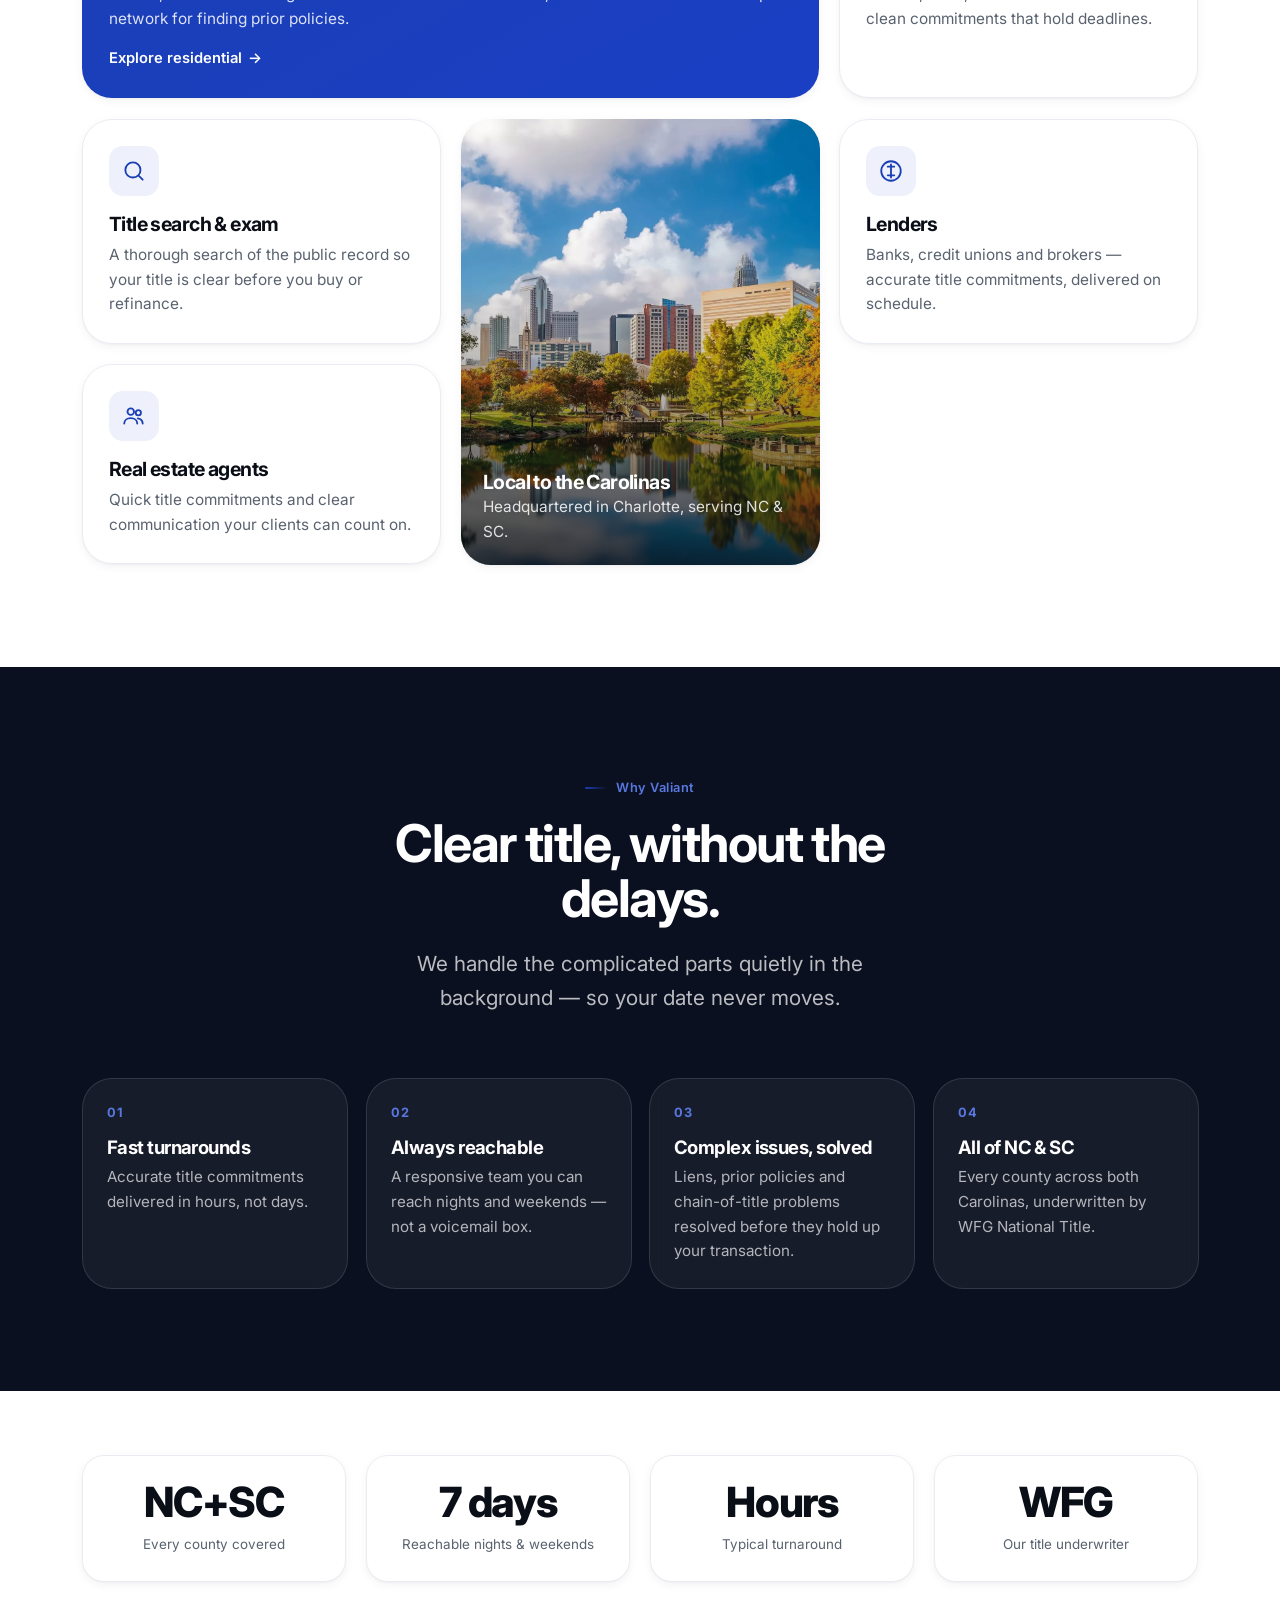
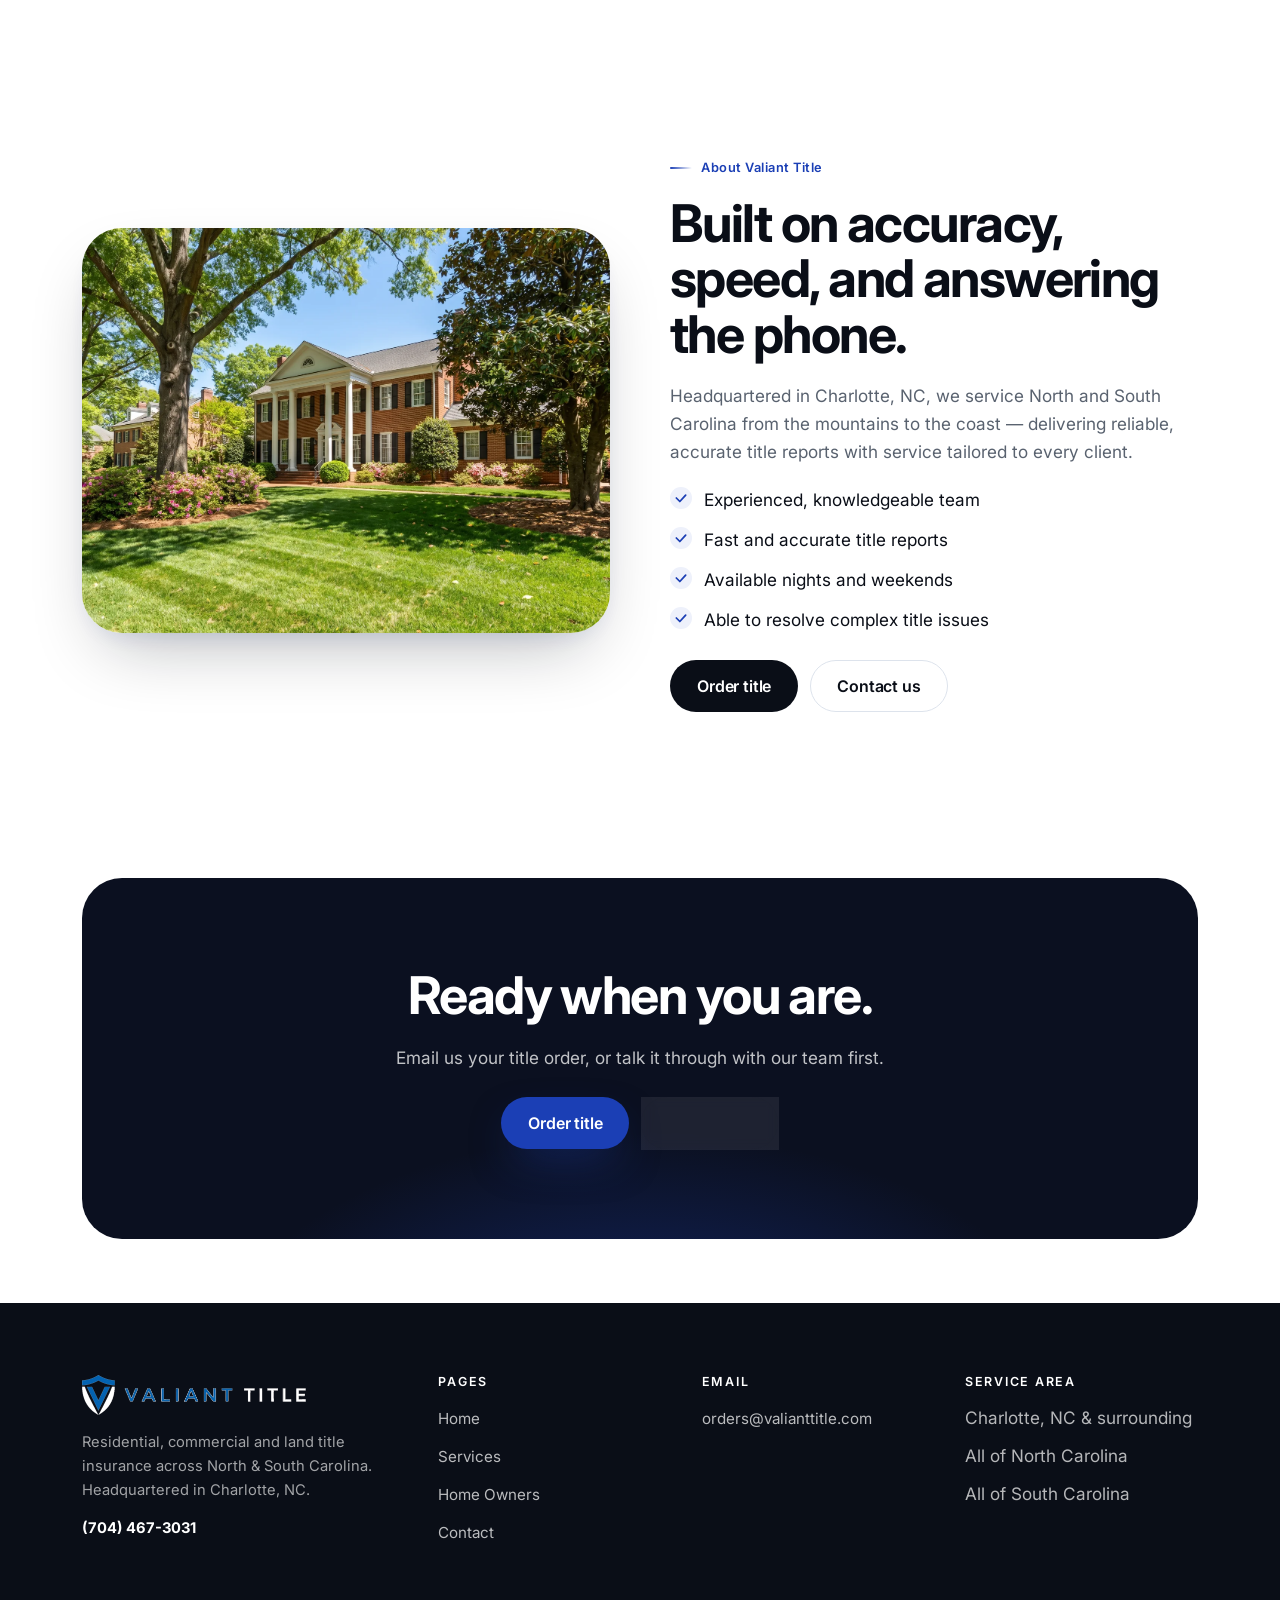
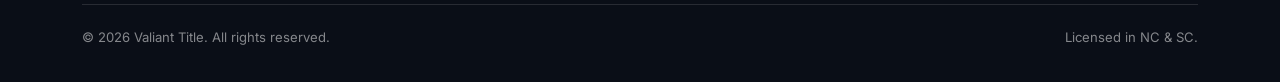
==== commit 977f706f: "Order Title opens email; center CTA; trim hero meta" ====
--- a/index.html
+++ b/index.html
@@ -36,7 +36,7 @@
           </ul>
         </nav>
         <div style="display:flex; align-items:center; gap:10px;">
-          <a class="btn btn--primary nav-cta" href="order-title.html" style="min-height:44px; padding:0 20px;">Order Title</a>
+          <a class="btn btn--primary nav-cta" href="mailto:orders@valianttitle.com?subject=Title%20Order" style="min-height:44px; padding:0 20px;">Order Title</a>
           <button class="nav-toggle" data-nav-toggle aria-label="Open menu" aria-expanded="false"><span></span><span></span><span></span></button>
         </div>
       </div>
@@ -56,7 +56,7 @@
         <li><a href="contact.html">Contact</a></li>
       </ul>
       <div class="m-menu__foot">
-        <a class="btn btn--primary" href="order-title.html">Order Title</a>
+        <a class="btn btn--primary" href="mailto:orders@valianttitle.com?subject=Title%20Order">Order Title</a>
         <p class="m-menu__contact">Call <a href="tel:+17044673031">(704) 467-3031</a> &middot; <a href="mailto:orders@valianttitle.com">orders@valianttitle.com</a></p>
       </div>
     </div>
@@ -73,13 +73,12 @@
             <h1>Title, done right — <span class="grad">down to the last signature.</span></h1>
             <p class="hero__lead">Residential, commercial and land title work for the Carolinas — fast, accurate, and handled by a team you can actually reach.</p>
             <div class="hero__cta btn-row">
-              <a class="btn btn--primary" href="order-title.html">Order title</a>
+              <a class="btn btn--primary" href="mailto:orders@valianttitle.com?subject=Title%20Order">Order title</a>
               <a class="btn btn--ghost" href="contact.html">Talk to our team</a>
             </div>
             <div class="hero__meta">
               <span><b>Licensed</b> in NC &amp; SC</span>
               <span><b>Available</b> nights &amp; weekends</span>
-              <span><b>Underwritten by</b> WFG National Title</span>
             </div>
           </div>
 
@@ -205,7 +204,7 @@
               <li>Able to resolve complex title issues</li>
             </ul>
             <div class="btn-row">
-              <a class="btn btn--dark" href="order-title.html">Order title</a>
+              <a class="btn btn--dark" href="mailto:orders@valianttitle.com?subject=Title%20Order">Order title</a>
               <a class="btn btn--ghost" href="contact.html">Contact us</a>
             </div>
           </div>
@@ -218,9 +217,9 @@
       <div class="container">
         <div class="cta" data-reveal>
           <h2>Ready when you are.</h2>
-          <p>Submit a new title order in under two minutes, or talk it through with our team first.</p>
+          <p>Email us your title order, or talk it through with our team first.</p>
           <div class="btn-row center" style="margin-top:26px;">
-            <a class="btn btn--primary" href="order-title.html">Order title</a>
+            <a class="btn btn--primary" href="mailto:orders@valianttitle.com?subject=Title%20Order">Order title</a>
             <a class="btn btn--ghost-light" href="contact.html">Contact us</a>
           </div>
         </div>
@@ -243,7 +242,6 @@
             <li><a href="index.html">Home</a></li>
             <li><a href="services.html">Services</a></li>
             <li><a href="home-owners.html">Home Owners</a></li>
-            <li><a href="order-title.html">Order Title</a></li>
             <li><a href="contact.html">Contact</a></li>
           </ul>
         </div>
--- a/styles.css
+++ b/styles.css
@@ -380,3 +380,6 @@
 @media (prefers-reduced-motion: reduce){ [data-reveal]{ opacity:1 !important; transform:none !important; } }
 
 .sr-only { position:absolute; width:1px; height:1px; padding:0; margin:-1px; overflow:hidden; clip:rect(0,0,0,0); white-space:nowrap; border:0; }
+
+/* CTA button row centering (element carries both .btn-row and .center) */
+.cta .btn-row, .btn-row.center { justify-content: center; }
